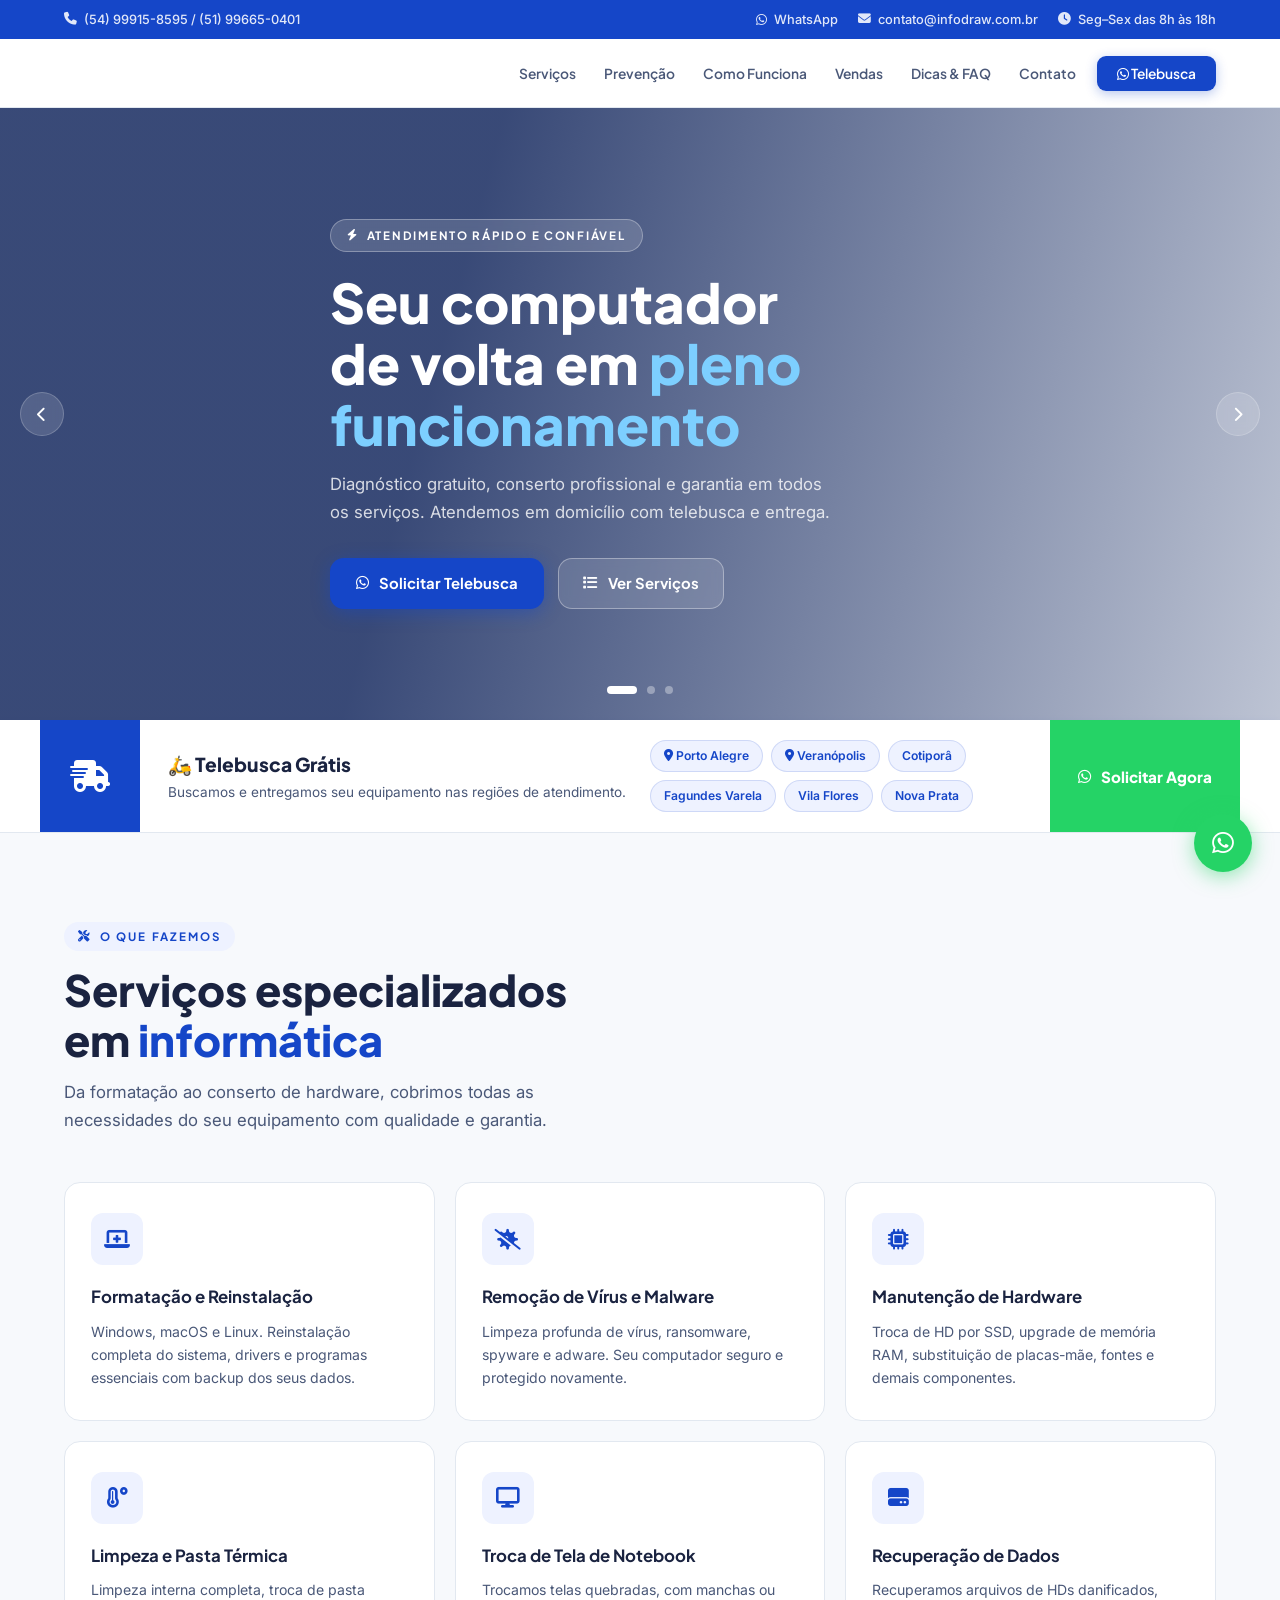
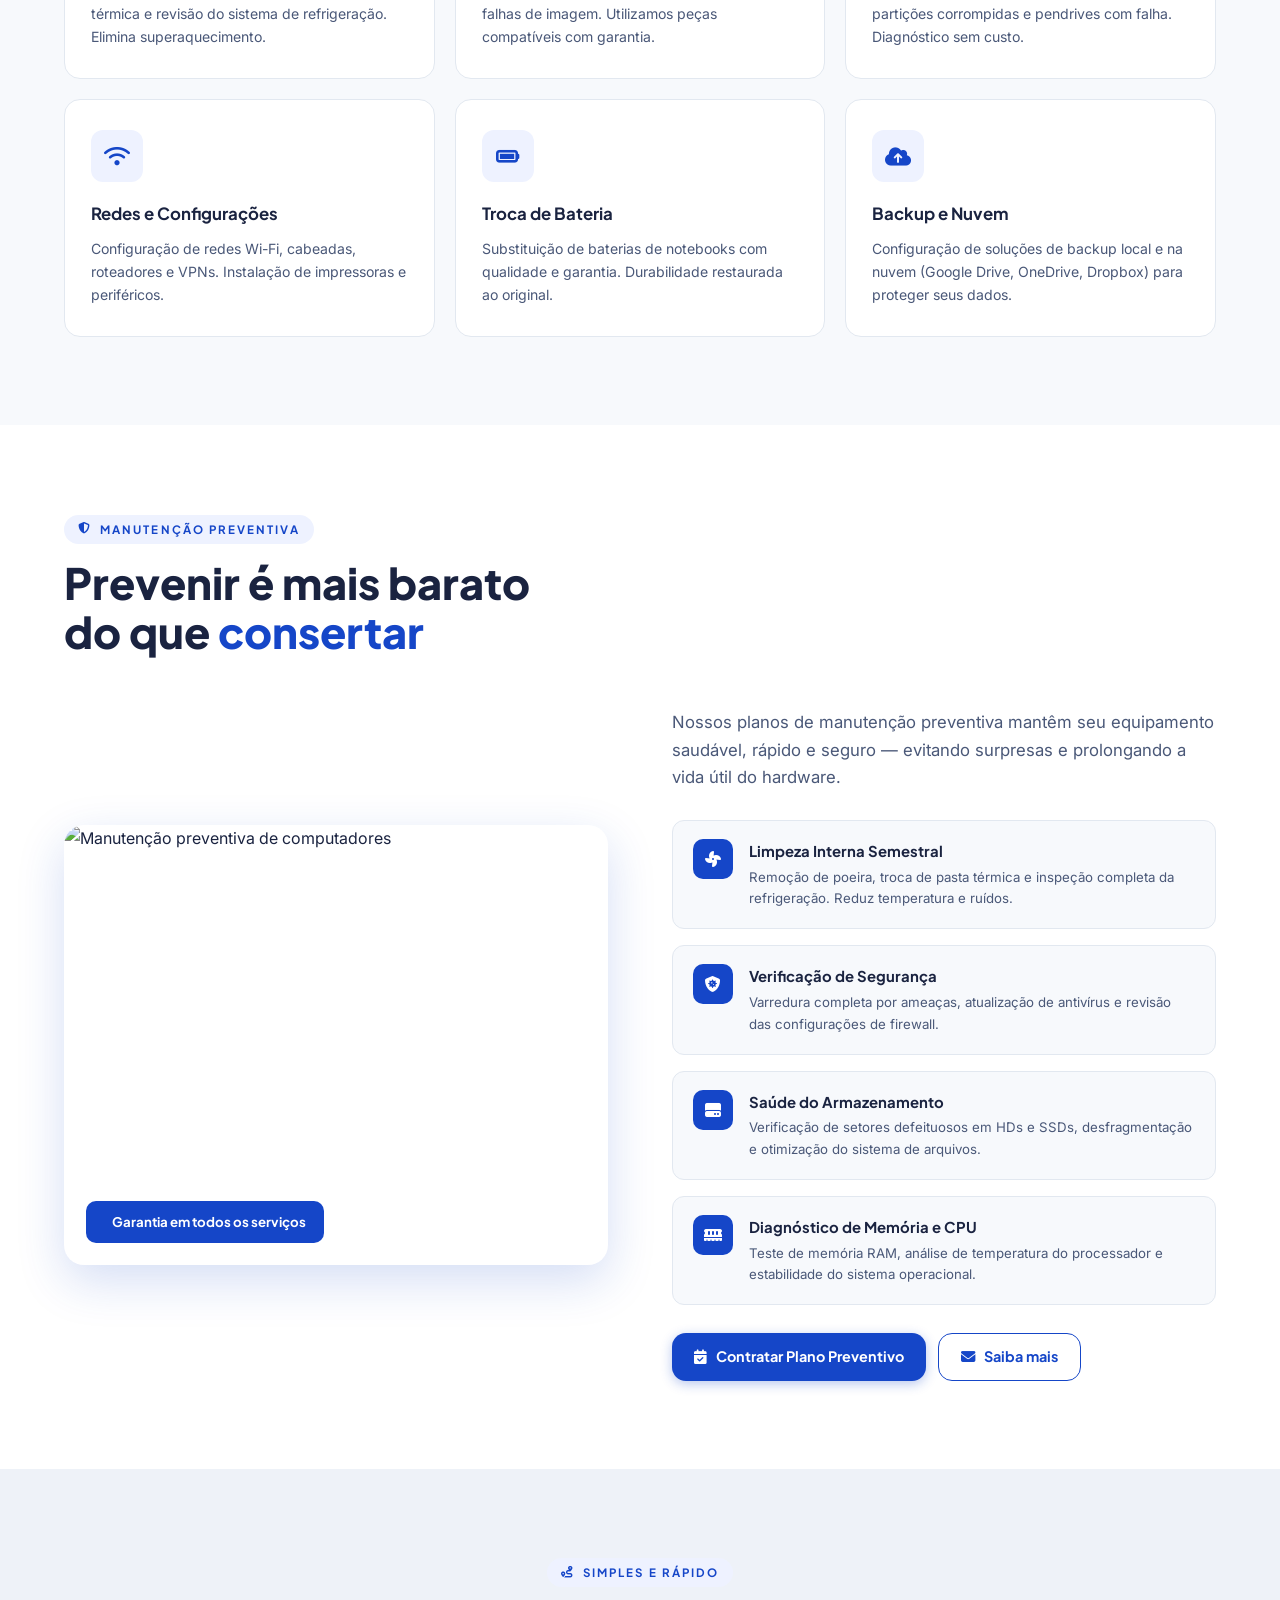
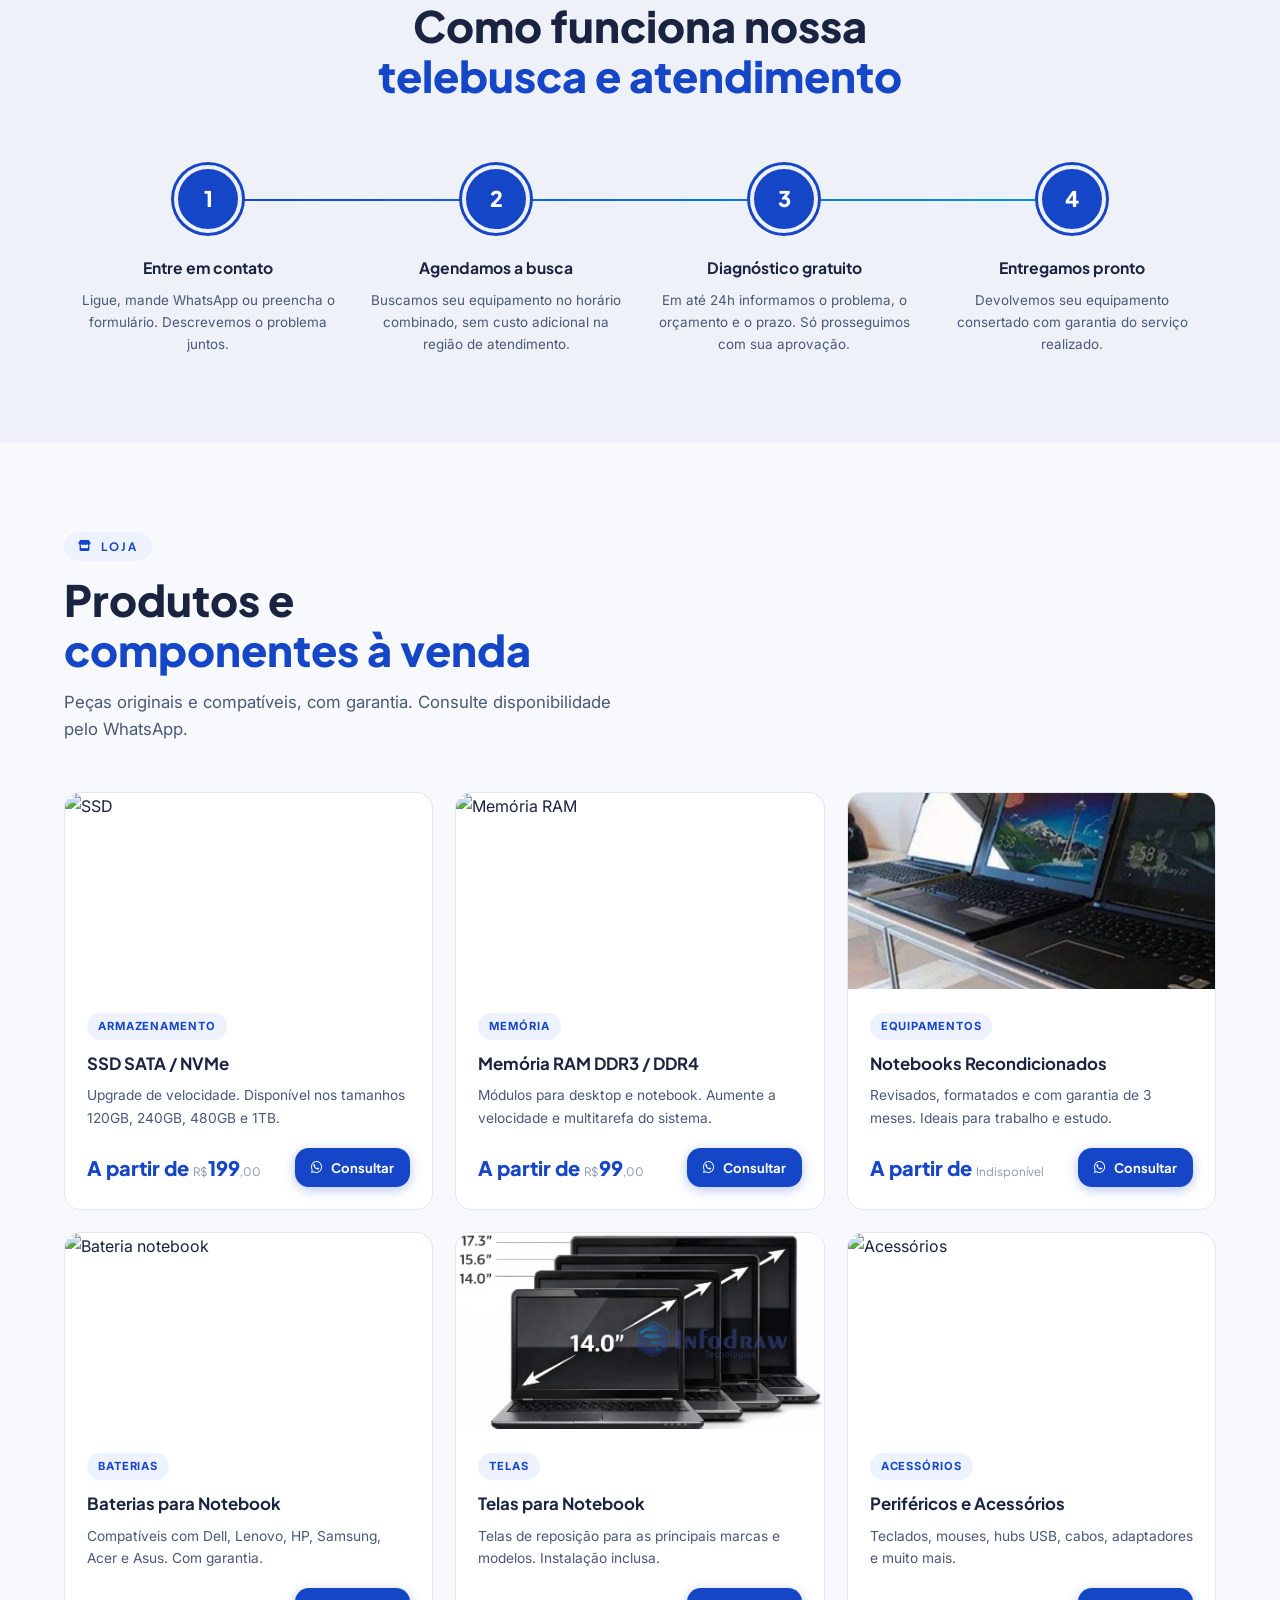
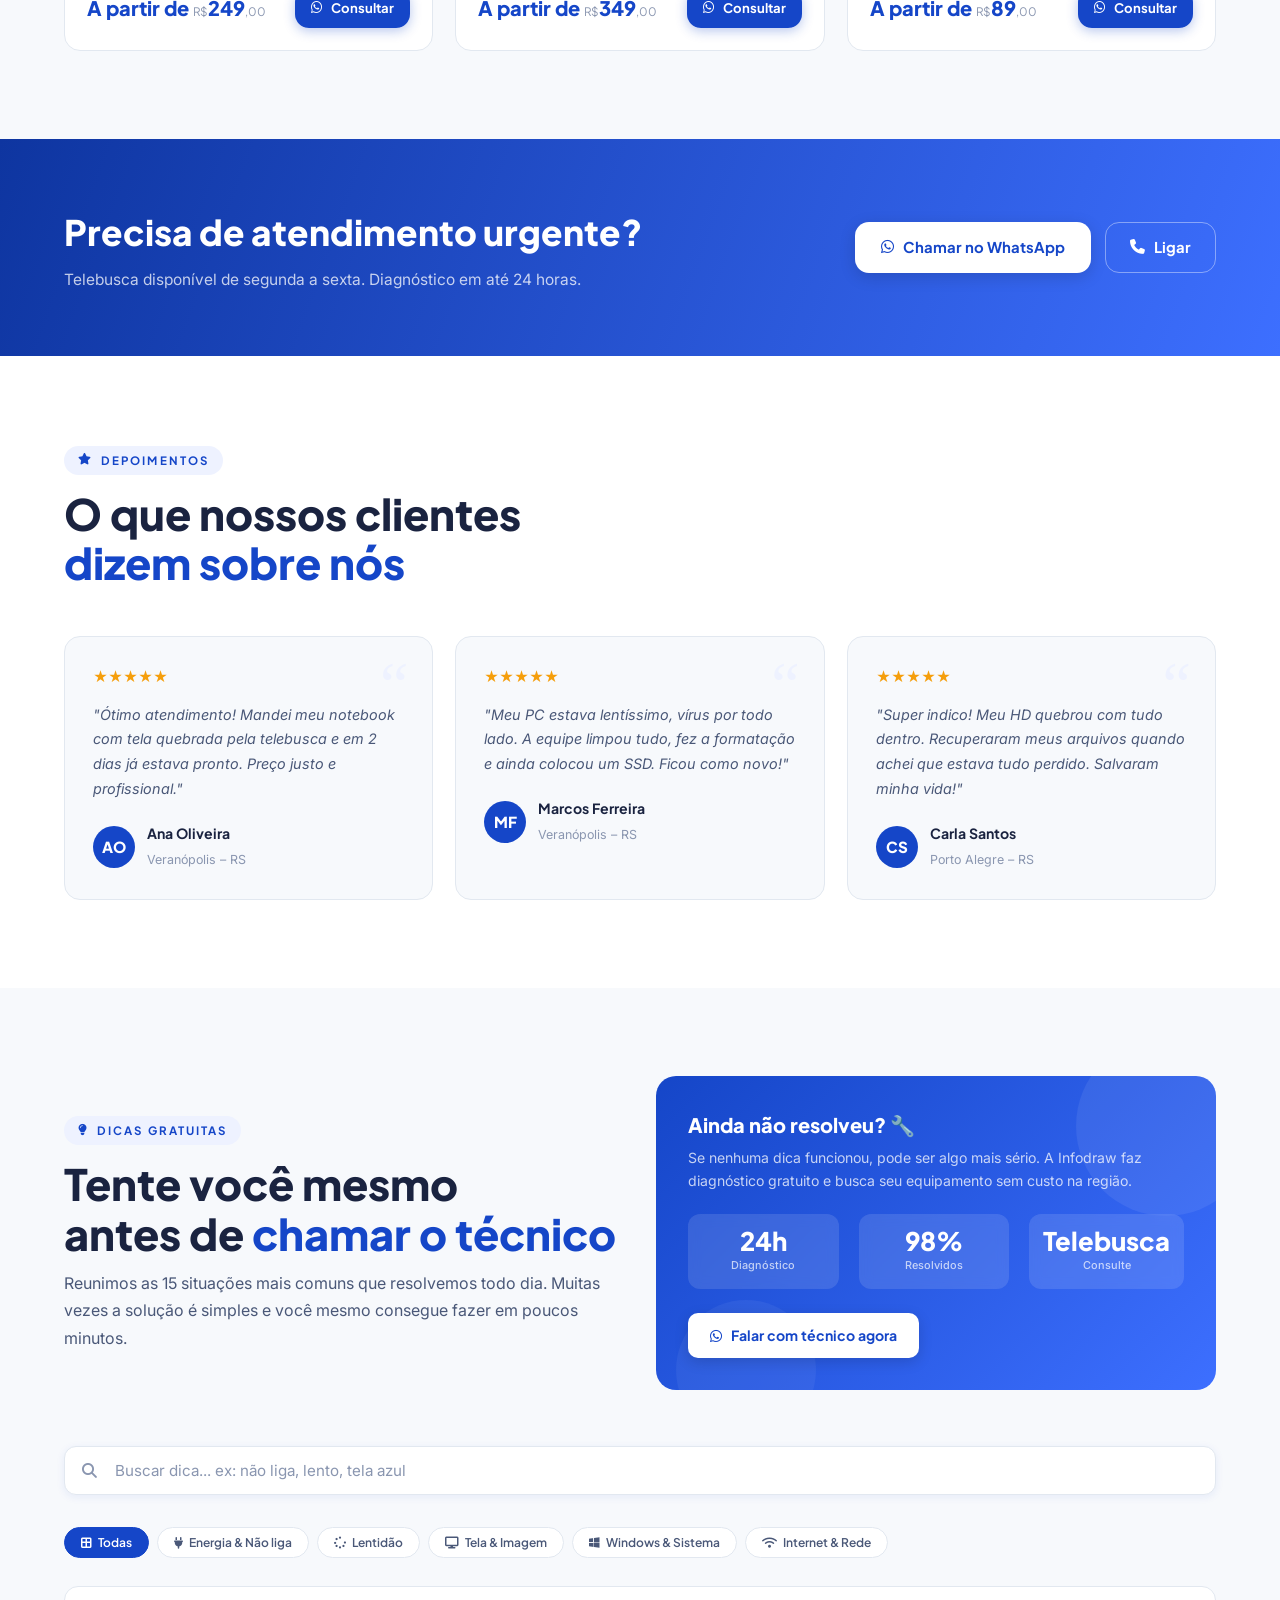
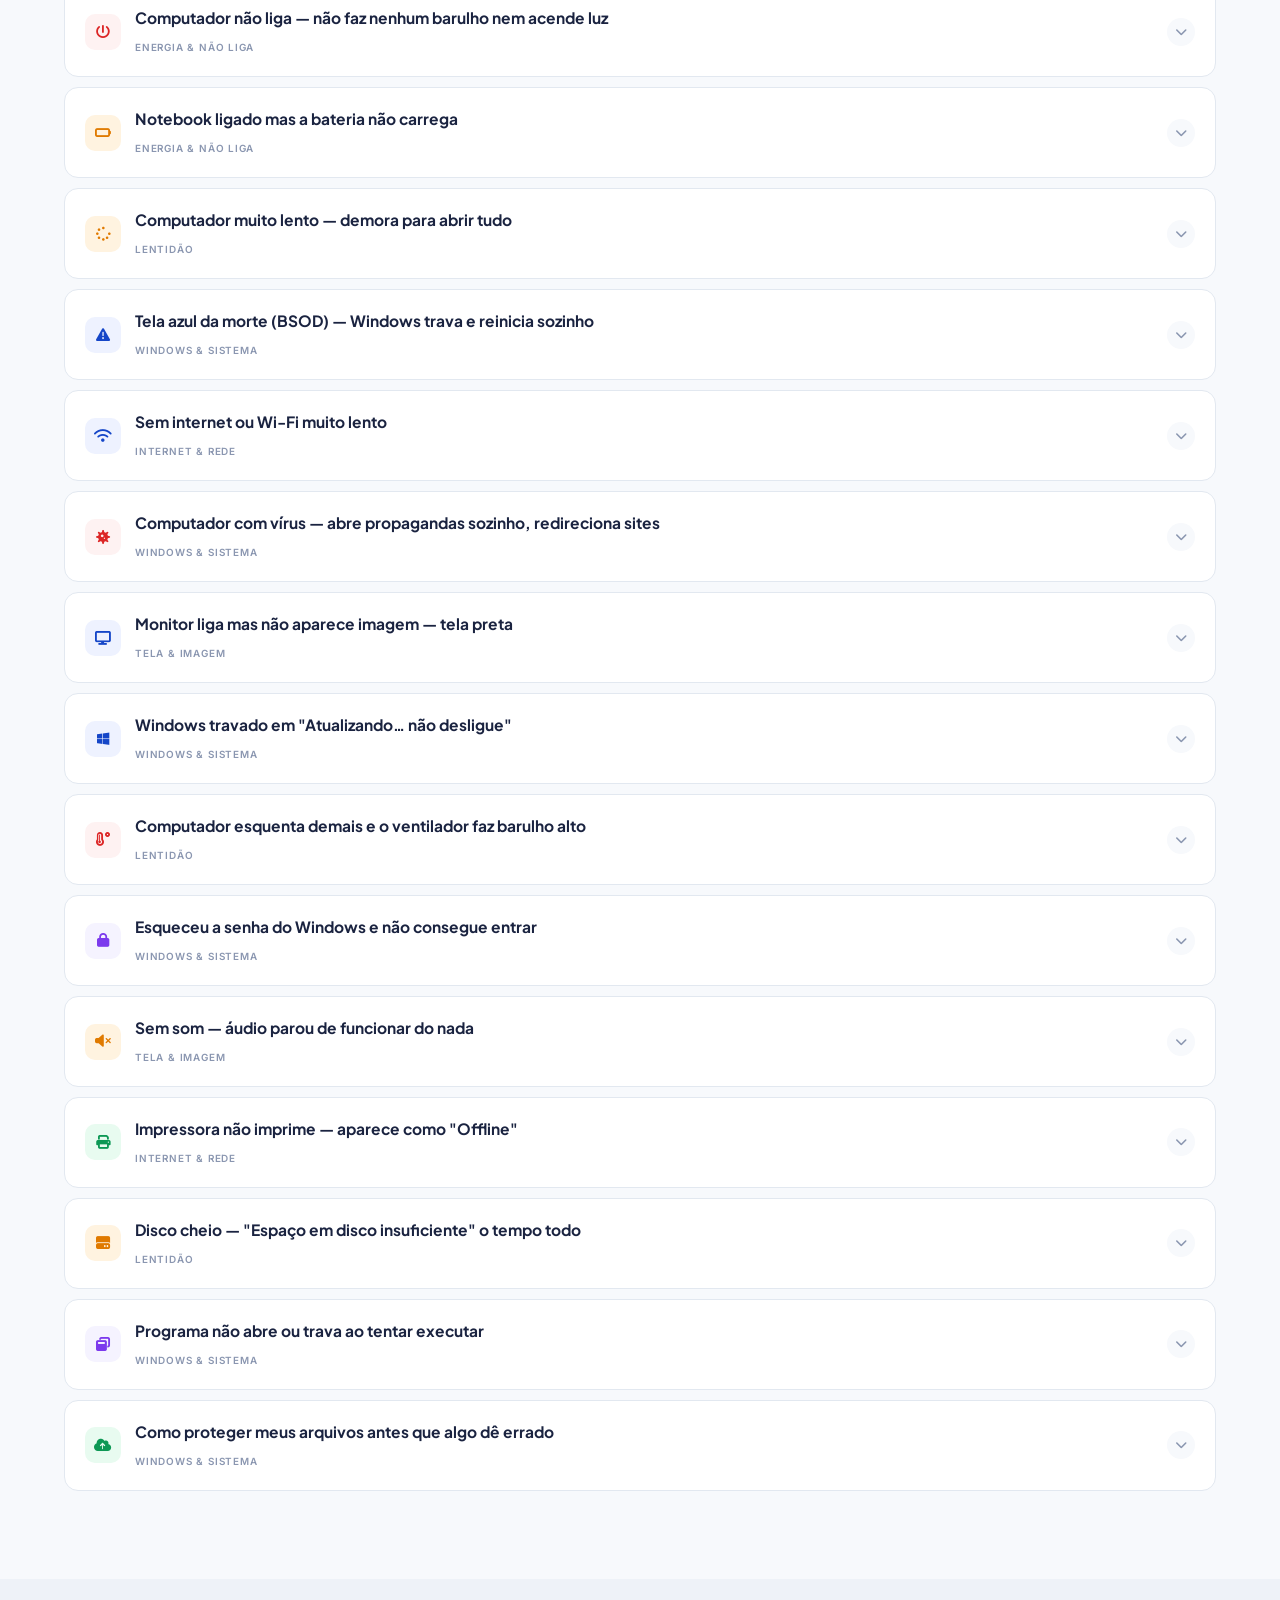
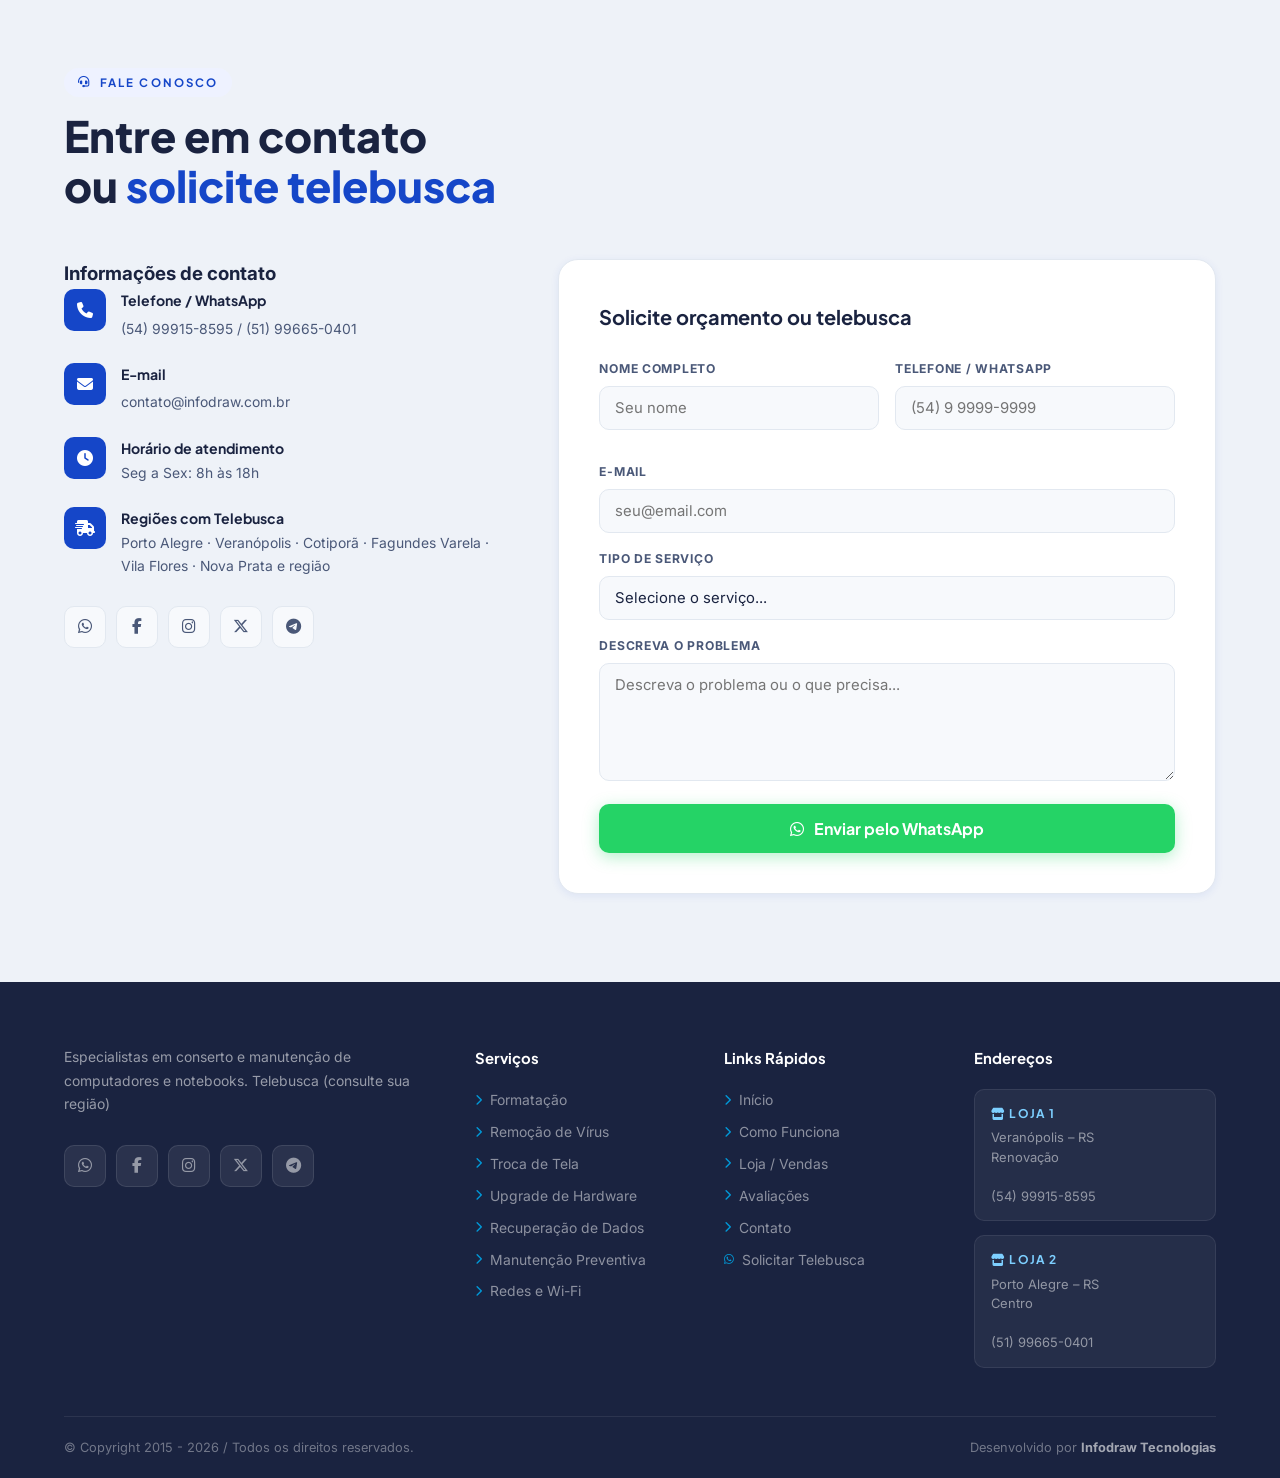
==== index.html @ 7dec8a32 "Update index.html" ====
<!DOCTYPE html>
<html lang="pt-BR">
   <head>
      <meta charset="UTF-8" />
      <meta name="viewport" content="width=device-width, initial-scale=1.0" />
      <title>Infodraw Tecnologias – Conserto e Manutenção de Computadores</title>
      <!-- SEO Meta Tags -->
      <meta name="description" content="Infodraw Tecnologias: especialistas em conserto e manutenção de computadores, notebooks e periféricos. Telebusca, atendimento domiciliar. Atendemos Porto Alegre, Veranópolis e região." />
      <meta name="keywords" content="conserto de notebook Veranópolis, conserto de computador Veranópolis, assistência técnica informática Veranópolis, formatação de computador Veranópolis, remoção de vírus computador, notebook lento, troca de tela notebook, upgrade SSD notebook, recuperação de dados HD, manutenção computador Serra Gaúcha, telebusca notebook, conserto notebook Nova Prata, conserto computador Cotiporã, conserto notebook Fagundes Varaela, assistência técnica informática Vila Flores, notebook não liga, computador lento formatação" />
      <meta name="author" content="Infodraw Tecnologias" />
      <meta name="robots" content="index, follow" />
      <meta name="geo.region" content="BR-RS" />
      <meta name="geo.placename" content="Veranópolis, Rio Grande do Sul" />
      <meta name="geo.position" content="-28.9378;-51.5569" />
      <meta name="ICBM" content="-28.9378, -51.5569" />
      <!-- Open Graph -->
      <meta property="og:title" content="Infodraw Tecnologias – Assistência Técnica em Informática">
      <meta property="og:description" content="Conserto e manutenção de computadores e notebooks com telebusca, consulte.">
      <meta property="og:image" content="https://www.infodraw.com.br/imagens/og-preview.jpg">
      <meta property="og:image:width" content="1200">
      <meta property="og:image:height" content="630">
      <meta property="og:url" content="https://www.infodraw.com.br/">
      <meta property="og:type" content="website">
      <meta property="og:site_name" content="Infodraw Tecnologias">
      <meta property="og:locale" content="pt_BR">
      <!-- Twitter Card -->
      <meta name="twitter:card" content="summary_large_image">
      <meta name="twitter:title" content="Infodraw Tecnologias – Assistência Técnica">
      <meta name="twitter:description" content="Especialistas em manutenção de computadores e notebooks.">
      <meta name="twitter:image" content="https://www.infodraw.com.br/imagens/og-preview.jpg">
      <!-- Canonical -->
      <link rel="canonical" href="https://www.infodraw.com.br/">
      <!-- Favicon -->
      <link rel="icon" type="image/x-icon" href="/imagens/favicon.ico">
      <link rel="icon" href="/favicon.png" type="image/png">
      <link rel="apple-touch-icon" href="/imagens/favicon.png">
      <!-- ═══════════════════════════════════════════════════
       SCHEMA MARKUP — LocalBusiness
       Diz ao Google exatamente quem você é, onde fica,
       o que faz, horário e avaliações.
       Isso aparece nos resultados enriquecidos (estrelas,
       horário, telefone direto no Google).
       ═══════════════════════════════════════════════════ -->
  <script type="application/ld+json">
  {
    "@context": "https://schema.org",
    "@type": "LocalBusiness",
    "@id": "https://www.infodraw.com.br",
    "name": "Infodraw Tecnologias",
    "alternateName": "Infodraw Assistência Técnica em Informática",
    "description": "Assistência técnica especializada em conserto e manutenção de computadores e notebooks em Veranópolis e região da Serra Gaúcha. Telebusca, formatação, remoção de vírus, troca de tela e upgrade de hardware.",
    "url": "https://www.infodraw.com.br",
    "telephone": "+55-54-99915-8595",
    "email": "contato@infodraw.com.br",
    "priceRange": "$$",
    "currenciesAccepted": "BRL",
    "paymentAccepted": "Dinheiro, PIX, Cartão de Crédito, Cartão de Débito",
    "image": "https://www.infodraw.com.br/imagens/og-preview.jpg",
    "logo": "https://www.infodraw.com.br/imagens/logo.webp",
    "address": {
      "@type": "PostalAddress",
      "streetAddress": "Veranópolis",
      "addressLocality": "Veranópolis",
      "addressRegion": "RS",
      "postalCode": "95330-000",
      "addressCountry": "BR"
    },
    "geo": {
      "@type": "GeoCoordinates",
      "latitude": -28.9378,
      "longitude": -51.5569
    },
    "areaServed": [
      { "@type": "City", "name": "Veranópolis" },
      { "@type": "City", "name": "Cotiporã" },
      { "@type": "City", "name": "Fagundes Varela" },
      { "@type": "City", "name": "Vila Flores" },
      { "@type": "City", "name": "Nova Prata" },
      { "@type": "City", "name": "Guaporé" },
      { "@type": "AdministrativeArea", "name": "Serra Gaúcha" }
    ],
    "openingHoursSpecification": [
      {
        "@type": "OpeningHoursSpecification",
        "dayOfWeek": ["Monday","Tuesday","Wednesday","Thursday","Friday"],
        "opens": "08:00",
        "closes": "18:00"
      },
      {
        "@type": "OpeningHoursSpecification",
        "dayOfWeek": "Saturday",
        "opens": "08:00",
        "closes": "12:00"
      }
    ],
    "hasOfferCatalog": {
      "@type": "OfferCatalog",
      "name": "Serviços de Assistência Técnica em Informática",
      "itemListElement": [
        {
          "@type": "Offer",
          "itemOffered": {
            "@type": "Service",
            "name": "Formatação e Reinstalação de Windows",
            "description": "Formatação completa com backup de dados e reinstalação de programas essenciais. Atendemos Veranópolis e região."
          }
        },
        {
          "@type": "Offer",
          "itemOffered": {
            "@type": "Service",
            "name": "Remoção de Vírus e Malware",
            "description": "Limpeza profunda de vírus, ransomware, spyware e adware em computadores e notebooks."
          }
        },
        {
          "@type": "Offer",
          "itemOffered": {
            "@type": "Service",
            "name": "Troca de Tela de Notebook",
            "description": "Substituição de telas quebradas ou com defeito para as principais marcas com garantia."
          }
        },
        {
          "@type": "Offer",
          "itemOffered": {
            "@type": "Service",
            "name": "Upgrade de HD para SSD",
            "description": "Substituição de HD lento por SSD — seu computador fica até 10x mais rápido."
          }
        },
        {
          "@type": "Offer",
          "itemOffered": {
            "@type": "Service",
            "name": "Limpeza Interna e Pasta Térmica",
            "description": "Limpeza interna e troca de pasta térmica para eliminar superaquecimento e ruídos."
          }
        },
        {
          "@type": "Offer",
          "itemOffered": {
            "@type": "Service",
            "name": "Recuperação de Dados",
            "description": "Recuperação de arquivos de HDs danificados, pendrives e SSDs com falha."
          }
        },
        {
          "@type": "Offer",
          "itemOffered": {
            "@type": "Service",
            "name": "Telebusca Gratuita",
            "description": "Buscamos e entregamos seu equipamento em Veranópolis, Cotiporã, Fagundes Varela, Vila Flores, Nova Prata e região."
          }
        }
      ]
    },
    "aggregateRating": {
      "@type": "AggregateRating",
      "ratingValue": "5",
      "reviewCount": "3",
      "bestRating": "5",
      "worstRating": "1"
    },
    "review": [
      {
        "@type": "Review",
        "author": { "@type": "Person", "name": "Ana Oliveira" },
        "reviewRating": { "@type": "Rating", "ratingValue": "5", "bestRating": "5" },
        "reviewBody": "Ótimo atendimento! Mandei meu notebook com tela quebrada pela telebusca e em 2 dias já estava pronto. Preço justo e profissional.",
        "datePublished": "2024-01-15"
      },
      {
        "@type": "Review",
        "author": { "@type": "Person", "name": "Marcos Ferreira" },
        "reviewRating": { "@type": "Rating", "ratingValue": "5", "bestRating": "5" },
        "reviewBody": "Meu PC estava lentíssimo, vírus por todo lado. A equipe limpou tudo, fez a formatação e ainda colocou um SSD. Ficou como novo!",
        "datePublished": "2024-02-20"
      },
      {
        "@type": "Review",
        "author": { "@type": "Person", "name": "Carla Santos" },
        "reviewRating": { "@type": "Rating", "ratingValue": "5", "bestRating": "5" },
        "reviewBody": "Super indico! Meu HD quebrou com tudo dentro. Recuperaram meus arquivos quando achei que estava tudo perdido. Salvaram minha vida!",
        "datePublished": "2024-03-10"
      }
    ],
    "sameAs": [
      "https://wa.me/5554999158595"
    ]
  }
  </script>
      <!-- Fonts -->
      <link rel="preconnect" href="https://fonts.googleapis.com" />
      <link rel="preconnect" href="https://fonts.gstatic.com" crossorigin />
      <link href="https://fonts.googleapis.com/css2?family=Plus+Jakarta+Sans:wght@400;500;600;700;800&family=Inter:wght@300;400;500&display=swap" rel="stylesheet" />
      <!-- Icons -->
      <link rel="stylesheet" href="https://cdnjs.cloudflare.com/ajax/libs/font-awesome/6.5.0/css/all.min.css" />
      <link rel="stylesheet" href="style.css">
      <!-- Google tag (gtag.js) -->
      <script async src="https://www.googletagmanager.com/gtag/js?id=G-73V6V3Z3SH"></script>
      <script>
         window.dataLayer = window.dataLayer || [];
         function gtag(){dataLayer.push(arguments);}
         
         gtag('js', new Date());
         gtag('config', 'G-73V6V3Z3SH');
         
         
         // RASTREAR CLIQUES NO WHATSAPP
         document.addEventListener("click", function(e){
           var link = e.target.closest("a");
           if(link && link.href.includes("wa.me")){
             gtag('event','click_whatsapp',{
               event_category:'contato',
               event_label:link.href
             });
           }
         });
         
         
         // RASTREAR CLIQUES EM TELEFONE
         document.addEventListener("click", function(e){
           var link = e.target.closest("a");
           if(link && link.href.startsWith("tel:")){
             gtag('event','click_telefone',{
               event_category:'contato',
               event_label:link.href
             });
           }
         });
         
         
         // RASTREAR ENVIO DE FORMULÁRIO
         document.addEventListener("submit", function(e){
           gtag('event','formulario_enviado',{
             event_category:'contato'
           });
         });
         
      </script>
   </head>
   <body>
      <!-- ===== TOPBAR ===== -->
      <div class="topbar">
         <div class="container">
            <a href="tel:+5554999158595"><i class="fa-solid fa-phone"></i> (54) 99915-8595 / (51) 99665-0401</a>
            <div class="topbar-right">
               <a href="https://wa.me/5554999158595" target="_blank" rel="noopener"><i class="fa-brands fa-whatsapp"></i> WhatsApp</a>
               <a href="mailto:contato@infodraw.com.br"><i class="fa-solid fa-envelope"></i> contato@infodraw.com.br</a>
               <a href="#"><i class="fa-solid fa-clock"></i> Seg–Sex das 8h às 18h</a>
            </div>
         </div>
      </div>
      <!-- ===== NAVBAR ===== -->
      <nav class="navbar" id="navbar">
         <div class="container nav-inner">
            <a href="#" class="nav-logo">
            <img src="https://www.infodraw.com.br/imagens/logo.webp"
               alt="Infodraw Tecnologias"
               onerror="this.style.display='none'" />
            </a>
            <ul class="nav-links">
               <li><a href="#servicos">Serviços</a></li>
               <li><a href="#prevencao">Prevenção</a></li>
               <li><a href="#como-funciona">Como Funciona</a></li>
               <li><a href="#vendas">Vendas</a></li>
               <li><a href="#faq">Dicas & FAQ</a></li>
               <li><a href="#contato">Contato</a></li>
               <li><a href="https://wa.me/5554999158595" target="_blank" rel="noopener" class="nav-cta"><i class="fa-brands fa-whatsapp"></i> Telebusca</a></li>
            </ul>
            <button class="hamburger" id="hamburger" aria-label="Menu">
            <span></span><span></span><span></span>
            </button>
         </div>
      </nav>
      <!-- ── Overlay escuro (vai logo antes do </body>) ── -->
      <div class="menu-overlay" id="menuOverlay"></div>
      <!-- ── Painel do menu mobile (vai logo antes do </body>) ── -->
      <div class="mobile-menu" id="mobileMenu" role="dialog" aria-modal="true" aria-label="Menu de navegação">
         <!-- Cabeçalho: logo + botão fechar -->
         <div class="mobile-menu-header">
            <div class="mobile-menu-logo">
               <img src="https://www.infodraw.com.br/imagens/logo.webp"
                  alt="Infodraw Tecnologias"
                  onerror="this.style.display='none'" />
            </div>
            <button class="mobile-menu-close" id="menuClose" aria-label="Fechar menu">
            <i class="fa-solid fa-xmark"></i>
            </button>
         </div>
         <!-- Links de navegação -->
         <div class="mobile-menu-links">
            <a href="#servicos"      class="mob-link"><i class="fa-solid fa-screwdriver-wrench"></i> Serviços</a>
            <a href="#prevencao"     class="mob-link"><i class="fa-solid fa-shield-halved"></i> Prevenção</a>
            <a href="#como-funciona" class="mob-link"><i class="fa-solid fa-route"></i> Como Funciona</a>
            <a href="#vendas"        class="mob-link"><i class="fa-solid fa-store"></i> Vendas</a>
            <a href="#faq"           class="mob-link"><i class="fa-solid fa-lightbulb"></i> Dicas &amp; FAQ</a>
            <a href="#depoimentos"   class="mob-link"><i class="fa-solid fa-star"></i> Avaliações</a>
            <a href="#contato"       class="mob-link"><i class="fa-solid fa-headset"></i> Contato</a>
         </div>
         <!-- Divisor -->
         <div class="mobile-menu-divider"></div>
         <!-- Botão CTA verde -->
         <a href="https://wa.me/5554999158595?text=Olá!%20Vim%20do%20site%20e%20preciso%20de%20ajuda."
            target="_blank" rel="noopener"
            class="mobile-menu-cta mob-link">
         <i class="fa-brands fa-whatsapp"></i> WhatsApp / Telebusca
         </a>
      </div>
      <!-- ===== HERO SLIDER ===== -->
      <section class="slider" id="home" aria-label="Banner principal">
         <div class="slide active" id="slide-0">
            <div class="slide-bg" style="background-image:url('https://images.unsplash.com/photo-1518770660439-4636190af475?w=1400&q=80')"></div>
            <div class="slide-overlay"></div>
            <div class="container">
               <div class="slide-content">
                  <div class="slide-badge"><i class="fa-solid fa-bolt"></i> Atendimento rápido e confiável</div>
                  <h1 class="slide-title">Seu computador<br>de volta em <em>pleno funcionamento</em></h1>
                  <p class="slide-desc">Diagnóstico gratuito, conserto profissional e garantia em todos os serviços. Atendemos em domicílio com telebusca e entrega.</p>
                  <div class="slide-btns">
                     <a href="https://wa.me/5554999158595?text=Olá!%20Preciso%20de%20telebusca." target="_blank" class="btn-primary"><i class="fa-brands fa-whatsapp"></i> Solicitar Telebusca</a>
                     <a href="#servicos" class="btn-ghost"><i class="fa-solid fa-list"></i> Ver Serviços</a>
                  </div>
               </div>
            </div>
         </div>
         <div class="slide" id="slide-1">
            <div class="slide-bg" style="background-image:url('https://images.unsplash.com/photo-1587202372775-e229f172b9d7?w=1400&q=80')"></div>
            <div class="slide-overlay"></div>
            <div class="container">
               <div class="slide-content">
                  <div class="slide-badge"><i class="fa-solid fa-shield-halved"></i> Proteção e Manutenção Preventiva</div>
                  <h1 class="slide-title">Previna problemas<br>antes que <em>aconteçam</em></h1>
                  <p class="slide-desc">Manutenção preventiva, limpeza interna, troca de pasta térmica e backup de dados. Aumente a vida útil do seu equipamento.</p>
                  <div class="slide-btns">
                     <a href="#prevencao" class="btn-primary"><i class="fa-solid fa-shield-halved"></i> Planos Preventivos</a>
                     <a href="tel:+5554999158595" class="btn-ghost"><i class="fa-solid fa-phone"></i> Ligar Agora</a>
                  </div>
               </div>
            </div>
         </div>
         <div class="slide" id="slide-2">
            <div class="slide-bg" style="background-image:url('https://images.unsplash.com/photo-1601524909162-ae8725290836?w=1400&q=80')"></div>
            <div class="slide-overlay"></div>
            <div class="container">
               <div class="slide-content">
                  <div class="slide-badge"><i class="fa-solid fa-truck"></i> Telebusca grátis na região</div>
                  <h1 class="slide-title">Buscamos e<br>entregamos <em>no seu endereço</em></h1>
                  <p class="slide-desc">Atendemos Porto Alegre, Veranópolis, Cotiporâ, Fagundes Varela, Vila Flores e Nova Prata. Você não precisa sair de casa.</p>
                  <div class="slide-btns">
                     <a href="https://wa.me/5554999158595?text=Quero%20agendar%20a%20coleta!" target="_blank" class="btn-primary"><i class="fa-solid fa-calendar-check"></i> Agendar Coleta</a>
                     <a href="#contato" class="btn-ghost"><i class="fa-solid fa-map-location-dot"></i> Regiões Atendidas</a>
                  </div>
               </div>
            </div>
         </div>
         <button class="slider-arrow prev" id="sliderPrev" aria-label="Anterior"><i class="fa-solid fa-chevron-left"></i></button>
         <button class="slider-arrow next" id="sliderNext" aria-label="Próximo"><i class="fa-solid fa-chevron-right"></i></button>
         <div class="slider-dots" id="sliderDots">
            <button class="slider-dot active" data-idx="0" aria-label="Slide 1"></button>
            <button class="slider-dot" data-idx="1" aria-label="Slide 2"></button>
            <button class="slider-dot" data-idx="2" aria-label="Slide 3"></button>
         </div>
      </section>
      <!-- ===== TELEBUSCA STRIP ===== -->
      <div class="telebusca-strip">
         <div class="container" style="padding:0">
            <div class="telebusca-inner">
               <div class="tb-icon-box">
                  <i class="fa-solid fa-truck-fast"></i>
               </div>
               <div class="tb-content">
                  <div class="tb-text">
                     <h3>🛵 Telebusca Grátis</h3>
                     <p>Buscamos e entregamos seu equipamento nas regiões de atendimento.</p>
                  </div>
                  <div class="tb-regions">
                     <span class="region-tag"><i class="fa-solid fa-location-dot"></i> Porto Alegre</span>
                     <span class="region-tag"><i class="fa-solid fa-location-dot"></i> Veranópolis</span>
                     <span class="region-tag">Cotiporâ</span>
                     <span class="region-tag">Fagundes Varela</span>
                     <span class="region-tag">Vila Flores</span>
                     <span class="region-tag">Nova Prata</span>
                  </div>
               </div>
               <a href="https://wa.me/5554999158595?text=Quero%20solicitar%20telebusca!" target="_blank" rel="noopener" class="tb-cta">
               <i class="fa-brands fa-whatsapp"></i> Solicitar Agora
               </a>
            </div>
         </div>
      </div>
      <!-- ===== STATS ===== -->
      <!-- ===== SERVICES ===== -->
      <section id="servicos">
         <div class="container">
            <div class="fade-in">
               <div class="section-label"><i class="fa-solid fa-screwdriver-wrench"></i> O que fazemos</div>
            </div>
            <h2 class="section-title fade-in">Serviços especializados<br>em <span>informática</span></h2>
            <p class="section-sub fade-in">Da formatação ao conserto de hardware, cobrimos todas as necessidades do seu equipamento com qualidade e garantia.</p>
            <div class="services-grid">
               <div class="service-card fade-in">
                  <div class="service-icon"><i class="fa-solid fa-laptop-medical"></i></div>
                  <h3>Formatação e Reinstalação</h3>
                  <p>Windows, macOS e Linux. Reinstalação completa do sistema, drivers e programas essenciais com backup dos seus dados.</p>
               </div>
               <div class="service-card fade-in">
                  <div class="service-icon"><i class="fa-solid fa-virus-slash"></i></div>
                  <h3>Remoção de Vírus e Malware</h3>
                  <p>Limpeza profunda de vírus, ransomware, spyware e adware. Seu computador seguro e protegido novamente.</p>
               </div>
               <div class="service-card fade-in">
                  <div class="service-icon"><i class="fa-solid fa-microchip"></i></div>
                  <h3>Manutenção de Hardware</h3>
                  <p>Troca de HD por SSD, upgrade de memória RAM, substituição de placas-mãe, fontes e demais componentes.</p>
               </div>
               <div class="service-card fade-in">
                  <div class="service-icon"><i class="fa-solid fa-temperature-high"></i></div>
                  <h3>Limpeza e Pasta Térmica</h3>
                  <p>Limpeza interna completa, troca de pasta térmica e revisão do sistema de refrigeração. Elimina superaquecimento.</p>
               </div>
               <div class="service-card fade-in">
                  <div class="service-icon"><i class="fa-solid fa-display"></i></div>
                  <h3>Troca de Tela de Notebook</h3>
                  <p>Trocamos telas quebradas, com manchas ou falhas de imagem. Utilizamos peças compatíveis com garantia.</p>
               </div>
               <div class="service-card fade-in">
                  <div class="service-icon"><i class="fa-solid fa-hard-drive"></i></div>
                  <h3>Recuperação de Dados</h3>
                  <p>Recuperamos arquivos de HDs danificados, partições corrompidas e pendrives com falha. Diagnóstico sem custo.</p>
               </div>
               <div class="service-card fade-in">
                  <div class="service-icon"><i class="fa-solid fa-wifi"></i></div>
                  <h3>Redes e Configurações</h3>
                  <p>Configuração de redes Wi-Fi, cabeadas, roteadores e VPNs. Instalação de impressoras e periféricos.</p>
               </div>
               <div class="service-card fade-in">
                  <div class="service-icon"><i class="fa-solid fa-battery-full"></i></div>
                  <h3>Troca de Bateria</h3>
                  <p>Substituição de baterias de notebooks com qualidade e garantia. Durabilidade restaurada ao original.</p>
               </div>
               <div class="service-card fade-in">
                  <div class="service-icon"><i class="fa-solid fa-cloud-arrow-up"></i></div>
                  <h3>Backup e Nuvem</h3>
                  <p>Configuração de soluções de backup local e na nuvem (Google Drive, OneDrive, Dropbox) para proteger seus dados.</p>
               </div>
            </div>
         </div>
      </section>
      <!-- ===== PREVENTION ===== -->
      <section id="prevencao">
         <div class="container">
            <div class="fade-in">
               <div class="section-label"><i class="fa-solid fa-shield-halved"></i> Manutenção Preventiva</div>
            </div>
            <h2 class="section-title fade-in">Prevenir é mais barato<br>do que <span>consertar</span></h2>
            <div class="prevention-grid">
               <div class="prevention-img fade-in">
                  <img src="https://images.unsplash.com/photo-1591799264318-7e6ef8ddb7ea?w=800&q=80" alt="Manutenção preventiva de computadores" loading="lazy" />
                  <div class="prevention-img-badge"><i class="fa-solid fa-shield-check"></i> Garantia em todos os serviços</div>
               </div>
               <div class="fade-in">
                  <p class="section-sub" style="max-width:100%;margin-bottom:0">Nossos planos de manutenção preventiva mantêm seu equipamento saudável, rápido e seguro — evitando surpresas e prolongando a vida útil do hardware.</p>
                  <div class="prevention-list">
                     <div class="prev-item">
                        <div class="prev-item-icon"><i class="fa-solid fa-fan"></i></div>
                        <div>
                           <h4>Limpeza Interna Semestral</h4>
                           <p>Remoção de poeira, troca de pasta térmica e inspeção completa da refrigeração. Reduz temperatura e ruídos.</p>
                        </div>
                     </div>
                     <div class="prev-item">
                        <div class="prev-item-icon"><i class="fa-solid fa-shield-virus"></i></div>
                        <div>
                           <h4>Verificação de Segurança</h4>
                           <p>Varredura completa por ameaças, atualização de antivírus e revisão das configurações de firewall.</p>
                        </div>
                     </div>
                     <div class="prev-item">
                        <div class="prev-item-icon"><i class="fa-solid fa-hard-drive"></i></div>
                        <div>
                           <h4>Saúde do Armazenamento</h4>
                           <p>Verificação de setores defeituosos em HDs e SSDs, desfragmentação e otimização do sistema de arquivos.</p>
                        </div>
                     </div>
                     <div class="prev-item">
                        <div class="prev-item-icon"><i class="fa-solid fa-memory"></i></div>
                        <div>
                           <h4>Diagnóstico de Memória e CPU</h4>
                           <p>Teste de memória RAM, análise de temperatura do processador e estabilidade do sistema operacional.</p>
                        </div>
                     </div>
                  </div>
                  <div style="margin-top:28px;display:flex;gap:12px;flex-wrap:wrap">
                     <a href="https://wa.me/5554999158595?text=Quero%20contratar%20manutenção%20preventiva!" target="_blank" class="btn-blue"><i class="fa-solid fa-calendar-check"></i> Contratar Plano Preventivo</a>
                     <a href="#contato" class="btn-outline"><i class="fa-solid fa-envelope"></i> Saiba mais</a>
                  </div>
               </div>
            </div>
         </div>
      </section>
      <!-- ===== HOW IT WORKS ===== -->
      <section id="como-funciona">
         <div class="container">
            <div style="text-align:center">
               <div class="fade-in">
                  <div class="section-label" style="display:inline-flex"><i class="fa-solid fa-route"></i> Simples e rápido</div>
               </div>
               <h2 class="section-title fade-in" style="text-align:center">Como funciona nossa<br><span>telebusca e atendimento</span></h2>
            </div>
            <div class="steps-grid" style="margin-top:64px">
               <div class="step-item fade-in">
                  <div class="step-num">1</div>
                  <h4>Entre em contato</h4>
                  <p>Ligue, mande WhatsApp ou preencha o formulário. Descrevemos o problema juntos.</p>
               </div>
               <div class="step-item fade-in">
                  <div class="step-num">2</div>
                  <h4>Agendamos a busca</h4>
                  <p>Buscamos seu equipamento no horário combinado, sem custo adicional na região de atendimento.</p>
               </div>
               <div class="step-item fade-in">
                  <div class="step-num">3</div>
                  <h4>Diagnóstico gratuito</h4>
                  <p>Em até 24h informamos o problema, o orçamento e o prazo. Só prosseguimos com sua aprovação.</p>
               </div>
               <div class="step-item fade-in">
                  <div class="step-num">4</div>
                  <h4>Entregamos pronto</h4>
                  <p>Devolvemos seu equipamento consertado com garantia do serviço realizado.</p>
               </div>
            </div>
         </div>
      </section>
      <!-- ===== SALES ===== -->
      <section id="vendas">
         <div class="container">
            <div class="fade-in">
               <div class="section-label"><i class="fa-solid fa-store"></i> Loja</div>
            </div>
            <h2 class="section-title fade-in">Produtos e<br><span>componentes à venda</span></h2>
            <p class="section-sub fade-in">Peças originais e compatíveis, com garantia. Consulte disponibilidade pelo WhatsApp.</p>
            <div class="products-grid">
               <div class="product-card fade-in">
                  <img class="product-img" src="https://images.unsplash.com/photo-1721333091278-8b73e1f7392f?q=80" alt="SSD" loading="lazy" />
                  <div class="product-body">
                     <span class="product-badge">Armazenamento</span>
                     <h3>SSD SATA / NVMe</h3>
                     <p>Upgrade de velocidade. Disponível nos tamanhos 120GB, 240GB, 480GB e 1TB.</p>
                     <div class="product-cta">
                        <div class="product-price">A partir de <span>R$</span>199<span>,00</span></div>
                        <a href="https://wa.me/5554999158595?text=Quero%20informações%20sobre%20SSDs!" target="_blank" class="btn-blue" style="padding:9px 16px;font-size:.82rem"><i class="fa-brands fa-whatsapp"></i> Consultar</a>
                     </div>
                  </div>
               </div>
               <div class="product-card fade-in">
                  <img class="product-img" src="https://images.unsplash.com/photo-1541029071515-84cc54f84dc5?q=80" alt="Memória RAM" loading="lazy" />
                  <div class="product-body">
                     <span class="product-badge">Memória</span>
                     <h3>Memória RAM DDR3 / DDR4</h3>
                     <p>Módulos para desktop e notebook. Aumente a velocidade e multitarefa do sistema.</p>
                     <div class="product-cta">
                        <div class="product-price">A partir de <span>R$</span>99<span>,00</span></div>
                        <a href="https://wa.me/5554999158595?text=Quero%20informações%20sobre%20RAM!" target="_blank" class="btn-blue" style="padding:9px 16px;font-size:.82rem"><i class="fa-brands fa-whatsapp"></i> Consultar</a>
                     </div>
                  </div>
               </div>
               <div class="product-card fade-in">
                  <img class="product-img" src="imagens/usados_infodraw.webp" alt="Notebook recondicionado" loading="lazy" />
                  <div class="product-body">
                     <span class="product-badge">Equipamentos</span>
                     <h3>Notebooks Recondicionados</h3>
                     <p>Revisados, formatados e com garantia de 3 meses. Ideais para trabalho e estudo.</p>
                     <div class="product-cta">
                        <div class="product-price">A partir de <span> </span><span> Indisponível</span></div>
                        <a href="https://wa.me/5554999158595?text=Quero%20ver%20notebooks!" target="_blank" class="btn-blue" style="padding:9px 16px;font-size:.82rem"><i class="fa-brands fa-whatsapp"></i> Consultar</a>
                     </div>
                  </div>
               </div>
               <div class="product-card fade-in">
                  <img class="product-img" src="https://images.unsplash.com/photo-1769085794153-54fd3d57efaf?q=80" alt="Bateria notebook" loading="lazy" />
                  <div class="product-body">
                     <span class="product-badge">Baterias</span>
                     <h3>Baterias para Notebook</h3>
                     <p>Compatíveis com Dell, Lenovo, HP, Samsung, Acer e Asus. Com garantia.</p>
                     <div class="product-cta">
                        <div class="product-price">A partir de <span>R$</span>249<span>,00</span></div>
                        <a href="https://wa.me/5554999158595?text=Quero%20informações%20sobre%20baterias!" target="_blank" class="btn-blue" style="padding:9px 16px;font-size:.82rem"><i class="fa-brands fa-whatsapp"></i> Consultar</a>
                     </div>
                  </div>
               </div>
               <div class="product-card fade-in">
                  <img class="product-img" src="imagens/telas_infodraw.png" alt="Tela notebook" loading="lazy" />
                  <div class="product-body">
                     <span class="product-badge">Telas</span>
                     <h3>Telas para Notebook</h3>
                     <p>Telas de reposição para as principais marcas e modelos. Instalação inclusa.</p>
                     <div class="product-cta">
                        <div class="product-price">A partir de <span>R$</span>349<span>,00</span></div>
                        <a href="https://wa.me/5554999158595?text=Preciso%20de%20uma%20tela%20para%20notebook!" target="_blank" class="btn-blue" style="padding:9px 16px;font-size:.82rem"><i class="fa-brands fa-whatsapp"></i> Consultar</a>
                     </div>
                  </div>
               </div>
               <div class="product-card fade-in">
                  <img class="product-img" src="https://images.unsplash.com/photo-1577375729078-820d5283031c?q=80" alt="Acessórios" loading="lazy" />
                  <div class="product-body">
                     <span class="product-badge">Acessórios</span>
                     <h3>Periféricos e Acessórios</h3>
                     <p>Teclados, mouses, hubs USB, cabos, adaptadores e muito mais.</p>
                     <div class="product-cta">
                        <div class="product-price">A partir de <span>R$</span>89<span>,00</span></div>
                        <a href="https://wa.me/5554999158595?text=Quero%20ver%20acessórios!" target="_blank" class="btn-blue" style="padding:9px 16px;font-size:.82rem"><i class="fa-brands fa-whatsapp"></i> Consultar</a>
                     </div>
                  </div>
               </div>
            </div>
         </div>
      </section>
      <!-- ===== CTA BAND ===== -->
      <div class="cta-band">
         <div class="container">
            <div class="cta-band-inner fade-in">
               <div>
                  <h2>Precisa de atendimento urgente?</h2>
                  <p>Telebusca disponível de segunda a sexta. Diagnóstico em até 24 horas.</p>
               </div>
               <div class="cta-band-btns">
                  <a href="https://wa.me/5554999158595?text=Preciso%20de%20atendimento%20urgente!" target="_blank" class="btn-white"><i class="fa-brands fa-whatsapp"></i> Chamar no WhatsApp</a>
                  <a href="tel:+5554999158595" class="btn-wht-outline"><i class="fa-solid fa-phone"></i> Ligar</a>
               </div>
            </div>
         </div>
      </div>
      <!-- ===== TESTIMONIALS ===== -->
      <section id="depoimentos">
         <div class="container">
            <div class="fade-in">
               <div class="section-label"><i class="fa-solid fa-star"></i> Depoimentos</div>
            </div>
            <h2 class="section-title fade-in">O que nossos clientes<br><span>dizem sobre nós</span></h2>
            <div class="testimonials-grid">
               <div class="testimonial-card fade-in">
                  <div class="testimonial-stars">★★★★★</div>
                  <p>"Ótimo atendimento! Mandei meu notebook com tela quebrada pela telebusca e em 2 dias já estava pronto. Preço justo e profissional."</p>
                  <div class="testimonial-author">
                     <div class="testimonial-avatar">AO</div>
                     <div>
                        <h5>Ana Oliveira</h5>
                        <small>Veranópolis – RS</small>
                     </div>
                  </div>
               </div>
               <div class="testimonial-card fade-in">
                  <div class="testimonial-stars">★★★★★</div>
                  <p>"Meu PC estava lentíssimo, vírus por todo lado. A equipe limpou tudo, fez a formatação e ainda colocou um SSD. Ficou como novo!"</p>
                  <div class="testimonial-author">
                     <div class="testimonial-avatar">MF</div>
                     <div>
                        <h5>Marcos Ferreira</h5>
                        <small>Veranópolis – RS</small>
                     </div>
                  </div>
               </div>
               <div class="testimonial-card fade-in">
                  <div class="testimonial-stars">★★★★★</div>
                  <p>"Super indico! Meu HD quebrou com tudo dentro. Recuperaram meus arquivos quando achei que estava tudo perdido. Salvaram minha vida!"</p>
                  <div class="testimonial-author">
                     <div class="testimonial-avatar">CS</div>
                     <div>
                        <h5>Carla Santos</h5>
                        <small>Porto Alegre – RS</small>
                     </div>
                  </div>
               </div>
            </div>
         </div>
      </section>
      <!-- ── SEÇÃO FAQ  ─────────────── -->
      <section id="faq">
         <div class="container">
            <!-- Header -->
            <div class="ifq-header">
               <div>
                  <div class="ifq-eyebrow"><i class="fa-solid fa-lightbulb"></i> Dicas gratuitas</div>
                  <h2 class="ifq-title">Tente você mesmo<br>antes de <span>chamar o técnico</span></h2>
                  <p class="ifq-sub">Reunimos as 15 situações mais comuns que resolvemos todo dia. Muitas vezes a solução é simples e você mesmo consegue fazer em poucos minutos.</p>
               </div>
               <div class="ifq-info-card">
                  <h3>Ainda não resolveu? 🔧</h3>
                  <p>Se nenhuma dica funcionou, pode ser algo mais sério. A Infodraw faz diagnóstico gratuito e busca seu equipamento sem custo na região.</p>
                  <div class="ifq-stat-row">
                     <div class="ifq-stat">
                        <div class="ifq-stat-num">24h</div>
                        <div class="ifq-stat-lbl">Diagnóstico</div>
                     </div>
                     <div class="ifq-stat">
                        <div class="ifq-stat-num">98%</div>
                        <div class="ifq-stat-lbl">Resolvidos</div>
                     </div>
                     <div class="ifq-stat">
                        <div class="ifq-stat-num">Telebusca</div>
                        <div class="ifq-stat-lbl">Consulte</div>
                     </div>
                  </div>
                  <a href="https://wa.me/5554999158595?text=Preciso%20de%20ajuda%20com%20meu%20computador!" target="_blank" rel="noopener" class="ifq-card-cta">
                  <i class="fa-brands fa-whatsapp"></i> Falar com técnico agora
                  </a>
               </div>
            </div>
            <!-- Search -->
            <div class="ifq-search-wrap">
               <i class="fa-solid fa-magnifying-glass ifq-search-icon"></i>
               <input type="text" class="ifq-search" id="ifqSearch" placeholder="Buscar dica... ex: não liga, lento, tela azul"/>
            </div>
            <!-- Category tabs -->
            <div class="ifq-tabs">
               <button class="ifq-tab ifq-active" data-cat="all"><i class="fa-solid fa-border-all"></i> Todas</button>
               <button class="ifq-tab" data-cat="energia"><i class="fa-solid fa-plug"></i> Energia &amp; Não liga</button>
               <button class="ifq-tab" data-cat="lentidao"><i class="fa-solid fa-spinner"></i> Lentidão</button>
               <button class="ifq-tab" data-cat="tela"><i class="fa-solid fa-display"></i> Tela &amp; Imagem</button>
               <button class="ifq-tab" data-cat="sistema"><i class="fa-brands fa-windows"></i> Windows &amp; Sistema</button>
               <button class="ifq-tab" data-cat="internet"><i class="fa-solid fa-wifi"></i> Internet &amp; Rede</button>
            </div>
            <!-- FAQ List -->
            <div class="ifq-list" id="ifqList">
               <!-- ── 1 ── -->
               <div class="ifq-item" data-cat="energia" data-keywords="não liga computador morto sem energia">
                  <div class="ifq-question" onclick="ifqToggle(this)">
                     <div class="ifq-q-icon ifq-qi-red"><i class="fa-solid fa-power-off"></i></div>
                     <div class="ifq-q-text">
                        <strong>Computador não liga — não faz nenhum barulho nem acende luz</strong>
                        <span class="ifq-q-tag">Energia &amp; Não liga</span>
                     </div>
                     <div class="ifq-chevron"><i class="fa-solid fa-chevron-down"></i></div>
                  </div>
                  <div class="ifq-answer">
                     <div class="ifq-answer-inner">
                        <p>Antes de qualquer coisa, o problema pode ser simplesmente de energia. Tente estes passos em ordem:</p>
                        <div class="ifq-steps">
                           <div class="ifq-step"><span>Experimente <strong>outra tomada diferente</strong> — a tomada atual pode estar queimada ou sem energia.</span></div>
                           <div class="ifq-step"><span>Verifique se o <strong>cabo de energia</strong> está bem encaixado na parte de trás do gabinete ou no notebook.</span></div>
                           <div class="ifq-step"><span>Se usar filtro de linha (régua), <strong>verifique se ele está ligado</strong> e sem o disjuntor disparado.</span></div>
                           <div class="ifq-step"><span>No gabinete: verifique se a <strong>chave seletora de tensão</strong> (110V/220V) na fonte está correta para sua cidade.</span></div>
                           <div class="ifq-step"><span>Notebooks: <strong>remova a bateria, conecte só o carregador</strong> e tente ligar. A bateria pode estar completamente descarregada.</span></div>
                        </div>
                        <div class="ifq-warn"><i class="fa-solid fa-triangle-exclamation"></i> Se ouvir estalos, sentir cheiro de queimado ou ver faísca, desligue tudo imediatamente e chame um técnico.</div>
                        <div class="ifq-not-solved">
                           <span>Fez tudo isso e <strong>continua sem ligar</strong>? Pode ser fonte queimada ou placa-mãe.</span>
                           <a href="https://wa.me/5554999158595?text=Meu%20computador%20não%20liga!" target="_blank" class="ifq-ns-btn"><i class="fa-brands fa-whatsapp"></i> Chamar técnico</a>
                        </div>
                     </div>
                  </div>
               </div>
               <!-- ── 2 ── -->
               <div class="ifq-item" data-cat="energia" data-keywords="notebook não carrega bateria carregador">
                  <div class="ifq-question" onclick="ifqToggle(this)">
                     <div class="ifq-q-icon ifq-qi-orange"><i class="fa-solid fa-battery-empty"></i></div>
                     <div class="ifq-q-text">
                        <strong>Notebook ligado mas a bateria não carrega</strong>
                        <span class="ifq-q-tag">Energia &amp; Não liga</span>
                     </div>
                     <div class="ifq-chevron"><i class="fa-solid fa-chevron-down"></i></div>
                  </div>
                  <div class="ifq-answer">
                     <div class="ifq-answer-inner">
                        <p>Bateria parada em uma porcentagem ou sempre em 0%? Tente isto:</p>
                        <div class="ifq-steps">
                           <div class="ifq-step"><span>Desligue o notebook, <strong>retire o carregador e a bateria</strong> (se removível). Aguarde 30 segundos. Reconecte tudo.</span></div>
                           <div class="ifq-step"><span>Abra o Gerenciador de Dispositivos → <strong>Baterias</strong> → clique com botão direito em "Bateria do método de controle ACPI Microsoft" → <strong>Desinstalar</strong>. Reinicie — o Windows reinstala sozinho.</span></div>
                           <div class="ifq-step"><span>Teste com <strong>outro carregador</strong> do mesmo modelo se tiver acesso. O problema pode ser só o carregador.</span></div>
                        </div>
                        <div class="ifq-tip"><i class="fa-solid fa-circle-check"></i> Baterias acima de 2 anos costumam perder capacidade — troca simples e barata.</div>
                        <div class="ifq-not-solved">
                           <span>Continua sem carregar? Trocamos bateria com <strong>garantia</strong>.</span>
                           <a href="https://wa.me/5554999158595?text=Minha%20bateria%20não%20carrega!" target="_blank" class="ifq-ns-btn"><i class="fa-brands fa-whatsapp"></i> Chamar técnico</a>
                        </div>
                     </div>
                  </div>
               </div>
               <!-- ── 3 ── -->
               <div class="ifq-item" data-cat="lentidao" data-keywords="computador lento devagar demora iniciar windows">
                  <div class="ifq-question" onclick="ifqToggle(this)">
                     <div class="ifq-q-icon ifq-qi-orange"><i class="fa-solid fa-spinner"></i></div>
                     <div class="ifq-q-text">
                        <strong>Computador muito lento — demora para abrir tudo</strong>
                        <span class="ifq-q-tag">Lentidão</span>
                     </div>
                     <div class="ifq-chevron"><i class="fa-solid fa-chevron-down"></i></div>
                  </div>
                  <div class="ifq-answer">
                     <div class="ifq-answer-inner">
                        <p>Lentidão é o problema mais comum e tem várias causas. Comece pelo mais simples:</p>
                        <div class="ifq-steps">
                           <div class="ifq-step"><span><strong>Reinicie o computador</strong> — não "desligar e ligar" (hibernação), mas Iniciar → Reiniciar. Limpa a memória RAM.</span></div>
                           <div class="ifq-step"><span>Pressione <span class="ifq-kbd"><kbd>Ctrl</kbd>+<kbd>Shift</kbd>+<kbd>Esc</kbd></span> → aba <strong>Inicializar</strong> → desative tudo que não usa. Muitos programas abrem sozinhos e travam o boot.</span></div>
                           <div class="ifq-step"><span>Verifique o <strong>uso do disco</strong> no Gerenciador de Tarefas. Se o disco estiver em 100% o tempo todo, o HD pode estar falhando.</span></div>
                           <div class="ifq-step"><span>Clique em Iniciar → <strong>Configurações → Armazenamento → Liberar Espaço</strong>. Discos muito cheios (+90%) travam o Windows.</span></div>
                        </div>
                        <div class="ifq-tip"><i class="fa-solid fa-circle-check"></i> Trocar HD por SSD resolve o problema de lentidão em 90% dos casos — seu PC parece novo!</div>
                        <div class="ifq-not-solved">
                           <span>Lentidão pode ser vírus, HD falho ou falta de RAM.</span>
                           <a href="https://wa.me/5554999158595?text=Meu%20computador%20está%20lento!" target="_blank" class="ifq-ns-btn"><i class="fa-brands fa-whatsapp"></i> Chamar técnico</a>
                        </div>
                     </div>
                  </div>
               </div>
               <!-- ── 4 ── -->
               <div class="ifq-item" data-cat="tela" data-keywords="tela azul bsod erro sistema parado">
                  <div class="ifq-question" onclick="ifqToggle(this)">
                     <div class="ifq-q-icon ifq-qi-blue"><i class="fa-solid fa-triangle-exclamation"></i></div>
                     <div class="ifq-q-text">
                        <strong>Tela azul da morte (BSOD) — Windows trava e reinicia sozinho</strong>
                        <span class="ifq-q-tag">Windows &amp; Sistema</span>
                     </div>
                     <div class="ifq-chevron"><i class="fa-solid fa-chevron-down"></i></div>
                  </div>
                  <div class="ifq-answer">
                     <div class="ifq-answer-inner">
                        <p>A tela azul tem um código de erro que diz exatamente o que falhou. Anote o código que aparece (ex: <strong>MEMORY_MANAGEMENT</strong>) e tente:</p>
                        <div class="ifq-steps">
                           <div class="ifq-step"><span>Se ocorreu após instalar algo, <strong>desinstale o programa ou driver</strong> instalado recentemente.</span></div>
                           <div class="ifq-step"><span>Abra o Prompt de Comando como Administrador e execute: <strong>sfc /scannow</strong> — o Windows verifica e conserta arquivos corrompidos sozinho.</span></div>
                           <div class="ifq-step"><span>Se aconteceu após atualização do Windows: Configurações → Windows Update → <strong>Exibir Histórico</strong> → Desinstalar Atualizações.</span></div>
                           <div class="ifq-step"><span>Verifique se o <strong>computador está superaquecendo</strong> — se o gabinete está muito quente ao toque, pode ser poeira nas saídas de ar.</span></div>
                        </div>
                        <div class="ifq-warn"><i class="fa-solid fa-triangle-exclamation"></i> Tela azul frequente (mais de 2x por semana) indica problema sério de hardware — não ignore.</div>
                        <div class="ifq-not-solved">
                           <span>O código de erro identifica o problema. Mande uma foto para analisarmos.</span>
                           <a href="https://wa.me/5554999158595?text=Estou%20tendo%20tela%20azul!" target="_blank" class="ifq-ns-btn"><i class="fa-brands fa-whatsapp"></i> Chamar técnico</a>
                        </div>
                     </div>
                  </div>
               </div>
               <!-- ── 5 ── -->
               <div class="ifq-item" data-cat="internet" data-keywords="wifi internet lento sem conexão não conecta rede">
                  <div class="ifq-question" onclick="ifqToggle(this)">
                     <div class="ifq-q-icon ifq-qi-blue"><i class="fa-solid fa-wifi"></i></div>
                     <div class="ifq-q-text">
                        <strong>Sem internet ou Wi-Fi muito lento</strong>
                        <span class="ifq-q-tag">Internet &amp; Rede</span>
                     </div>
                     <div class="ifq-chevron"><i class="fa-solid fa-chevron-down"></i></div>
                  </div>
                  <div class="ifq-answer">
                     <div class="ifq-answer-inner">
                        <p>Na maioria das vezes o problema é no roteador, não no computador:</p>
                        <div class="ifq-steps">
                           <div class="ifq-step"><span><strong>Desligue o roteador da tomada</strong>, aguarde 30 segundos e ligue novamente. Resolve em cerca de 70% dos casos.</span></div>
                           <div class="ifq-step"><span>Teste com <strong>outro dispositivo</strong> (celular, tablet). Se o celular também não conecta, o problema é na operadora ou no roteador.</span></div>
                           <div class="ifq-step"><span>No Windows: clique com botão direito no ícone de Wi-Fi → <strong>Solucionar Problemas</strong>. O próprio Windows detecta e resolve configurações simples.</span></div>
                           <div class="ifq-step"><span>Abra o Prompt e execute: <strong>ipconfig /flushdns</strong> e depois <strong>netsh winsock reset</strong>. Reinicie após isso.</span></div>
                           <div class="ifq-step"><span>Se o sinal é fraco, <strong>aproxime o computador do roteador</strong>. Paredes grossas e distância reduzem muito o sinal Wi-Fi.</span></div>
                        </div>
                        <div class="ifq-tip"><i class="fa-solid fa-circle-check"></i> Para trabalho, o ideal é usar cabo de rede (ethernet) — é muito mais estável que Wi-Fi.</div>
                        <div class="ifq-not-solved">
                           <span>Configuramos redes, roteadores e Wi-Fi com garantia.</span>
                           <a href="https://wa.me/5554999158595?text=Estou%20com%20problema%20de%20internet!" target="_blank" class="ifq-ns-btn"><i class="fa-brands fa-whatsapp"></i> Chamar técnico</a>
                        </div>
                     </div>
                  </div>
               </div>
               <!-- ── 6 ── -->
               <div class="ifq-item" data-cat="sistema" data-keywords="vírus malware lento pop-up propaganda anúncio">
                  <div class="ifq-question" onclick="ifqToggle(this)">
                     <div class="ifq-q-icon ifq-qi-red"><i class="fa-solid fa-virus"></i></div>
                     <div class="ifq-q-text">
                        <strong>Computador com vírus — abre propagandas sozinho, redireciona sites</strong>
                        <span class="ifq-q-tag">Windows &amp; Sistema</span>
                     </div>
                     <div class="ifq-chevron"><i class="fa-solid fa-chevron-down"></i></div>
                  </div>
                  <div class="ifq-answer">
                     <div class="ifq-answer-inner">
                        <p>Sinais clássicos de vírus: pop-ups, browser abrindo sites estranhos, ícones desconhecidos na área de trabalho. Faça:</p>
                        <div class="ifq-steps">
                           <div class="ifq-step"><span>Abra o <strong>Windows Defender</strong> (Segurança do Windows → Proteção contra Vírus) e faça uma <strong>Verificação Completa</strong>. Gratuito e já vem no Windows.</span></div>
                           <div class="ifq-step"><span>Verifique <strong>Programas e Recursos</strong> no Painel de Controle. Desinstale tudo que você não reconhece ou não instalou.</span></div>
                           <div class="ifq-step"><span>No navegador: Extensões → <strong>remova extensões desconhecidas</strong>. Muitos "vírus" de browser são extensões instaladas sem querer.</span></div>
                           <div class="ifq-step"><span><strong>Nunca clique em pop-ups</strong> que dizem "Seu computador está infectado, ligue para este número" — isso é golpe.</span></div>
                        </div>
                        <div class="ifq-warn"><i class="fa-solid fa-triangle-exclamation"></i> Se aparecer pedido de resgate (ransomware) com bitcoin, desligue o computador imediatamente e NÃO pague.</div>
                        <div class="ifq-not-solved">
                           <span>Limpeza profunda de vírus com formatação opcional se necessário.</span>
                           <a href="https://wa.me/5554999158595?text=Meu%20computador%20está%20com%20vírus!" target="_blank" class="ifq-ns-btn"><i class="fa-brands fa-whatsapp"></i> Chamar técnico</a>
                        </div>
                     </div>
                  </div>
               </div>
               <!-- ── 7 ── -->
               <div class="ifq-item" data-cat="tela" data-keywords="monitor sem imagem tela preta não aparece nada">
                  <div class="ifq-question" onclick="ifqToggle(this)">
                     <div class="ifq-q-icon ifq-qi-blue"><i class="fa-solid fa-display"></i></div>
                     <div class="ifq-q-text">
                        <strong>Monitor liga mas não aparece imagem — tela preta</strong>
                        <span class="ifq-q-tag">Tela &amp; Imagem</span>
                     </div>
                     <div class="ifq-chevron"><i class="fa-solid fa-chevron-down"></i></div>
                  </div>
                  <div class="ifq-answer">
                     <div class="ifq-answer-inner">
                        <p>O monitor está ligado (luz acesa) mas sem imagem? Pode ser coisa simples:</p>
                        <div class="ifq-steps">
                           <div class="ifq-step"><span>Verifique se o <strong>cabo do monitor</strong> (HDMI, VGA ou DisplayPort) está bem conectado nos dois lados — no monitor e no computador.</span></div>
                           <div class="ifq-step"><span>Aperte o botão <strong>Source</strong> ou <strong>Input</strong> no monitor e selecione a entrada correta (HDMI 1, HDMI 2, VGA).</span></div>
                           <div class="ifq-step"><span>Se tiver <strong>dois monitores</strong>, tente conectar o que funciona na mesma porta do que não está exibindo imagem.</span></div>
                           <div class="ifq-step"><span>Desligue o computador, <strong>remova e recoloque o cabo</strong> de vídeo, e ligue novamente. Às vezes a placa de vídeo precisa ser "reativada".</span></div>
                        </div>
                        <div class="ifq-tip"><i class="fa-solid fa-circle-check"></i> Atalho útil: pressione <span class="ifq-kbd"><kbd>Win</kbd>+<kbd>P</kbd></span> para alternar entre modos de exibição.</div>
                        <div class="ifq-not-solved">
                           <span>Pode ser placa de vídeo, memória RAM ou placa-mãe.</span>
                           <a href="https://wa.me/5554999158595?text=Meu%20monitor%20não%20exibe%20imagem!" target="_blank" class="ifq-ns-btn"><i class="fa-brands fa-whatsapp"></i> Chamar técnico</a>
                        </div>
                     </div>
                  </div>
               </div>
               <!-- ── 8 ── -->
               <div class="ifq-item" data-cat="sistema" data-keywords="windows update atualização travado instalando">
                  <div class="ifq-question" onclick="ifqToggle(this)">
                     <div class="ifq-q-icon ifq-qi-blue"><i class="fa-brands fa-windows"></i></div>
                     <div class="ifq-q-text">
                        <strong>Windows travado em "Atualizando… não desligue"</strong>
                        <span class="ifq-q-tag">Windows &amp; Sistema</span>
                     </div>
                     <div class="ifq-chevron"><i class="fa-solid fa-chevron-down"></i></div>
                  </div>
                  <div class="ifq-answer">
                     <div class="ifq-answer-inner">
                        <p>A atualização ficou parada por horas e não avança? Faça com calma:</p>
                        <div class="ifq-steps">
                           <div class="ifq-step"><span><strong>Aguarde pelo menos 2 horas</strong> antes de qualquer ação — algumas atualizações grandes demoram mesmo. Não force o desligamento.</span></div>
                           <div class="ifq-step"><span>Se realmente travar (nenhuma atividade no disco por mais de 2h), pressione o botão de liga/desliga por <strong>5 segundos</strong> para forçar o desligamento.</span></div>
                           <div class="ifq-step"><span>Ligue novamente. O Windows vai <strong>desfazer as alterações automaticamente</strong> e voltar ao estado anterior na maioria dos casos.</span></div>
                           <div class="ifq-step"><span>Após entrar no Windows, vá em <strong>Resolução de Problemas do Windows Update</strong> (pesquise no menu Iniciar) e execute.</span></div>
                        </div>
                        <div class="ifq-warn"><i class="fa-solid fa-triangle-exclamation"></i> Nunca corte a energia pela régua durante uma atualização — isso pode corromper o sistema.</div>
                        <div class="ifq-not-solved">
                           <span>Atualização corrompida pode inutilizar o Windows.</span>
                           <a href="https://wa.me/5554999158595?text=Meu%20Windows%20travou%20na%20atualização!" target="_blank" class="ifq-ns-btn"><i class="fa-brands fa-whatsapp"></i> Chamar técnico</a>
                        </div>
                     </div>
                  </div>
               </div>
               <!-- ── 9 ── -->
               <div class="ifq-item" data-cat="lentidao" data-keywords="computador quente esquenta barulho ventilador superaquecimento">
                  <div class="ifq-question" onclick="ifqToggle(this)">
                     <div class="ifq-q-icon ifq-qi-red"><i class="fa-solid fa-temperature-high"></i></div>
                     <div class="ifq-q-text">
                        <strong>Computador esquenta demais e o ventilador faz barulho alto</strong>
                        <span class="ifq-q-tag">Lentidão</span>
                     </div>
                     <div class="ifq-chevron"><i class="fa-solid fa-chevron-down"></i></div>
                  </div>
                  <div class="ifq-answer">
                     <div class="ifq-answer-inner">
                        <p>Superaquecimento é sério — pode danificar o hardware. Antes de tudo:</p>
                        <div class="ifq-steps">
                           <div class="ifq-step"><span>Verifique se as <strong>saídas de ar do gabinete ou notebook estão desobstruídas</strong>. Nunca use notebook no colchão ou almofada — bloqueia a ventilação.</span></div>
                           <div class="ifq-step"><span>Com o computador desligado, <strong>sopre ar comprimido</strong> (latinha de ar) nas grades de ventilação para remover poeira. Faça ao ar livre.</span></div>
                           <div class="ifq-step"><span>Verifique no Gerenciador de Tarefas se algum <strong>processo está usando 100% da CPU</strong> — isso aquece muito. Finalize o processo suspeito.</span></div>
                           <div class="ifq-step"><span>Mantenha o computador em local <strong>ventilado e longe de paredes</strong>. Evite encaixar o gabinete dentro de móveis fechados.</span></div>
                        </div>
                        <div class="ifq-warn"><i class="fa-solid fa-triangle-exclamation"></i> Se o notebook desligar sozinho por superaquecimento, não torne a ligar — a pasta térmica pode ter secado.</div>
                        <div class="ifq-not-solved">
                           <span>Limpeza interna + troca de pasta térmica resolve em 95% dos casos.</span>
                           <a href="https://wa.me/5554999158595?text=Meu%20computador%20está%20superaquecendo!" target="_blank" class="ifq-ns-btn"><i class="fa-brands fa-whatsapp"></i> Chamar técnico</a>
                        </div>
                     </div>
                  </div>
               </div>
               <!-- ── 10 ── -->
               <div class="ifq-item" data-cat="sistema" data-keywords="senha esqueceu windows não entra login bloqueado">
                  <div class="ifq-question" onclick="ifqToggle(this)">
                     <div class="ifq-q-icon ifq-qi-purple"><i class="fa-solid fa-lock"></i></div>
                     <div class="ifq-q-text">
                        <strong>Esqueceu a senha do Windows e não consegue entrar</strong>
                        <span class="ifq-q-tag">Windows &amp; Sistema</span>
                     </div>
                     <div class="ifq-chevron"><i class="fa-solid fa-chevron-down"></i></div>
                  </div>
                  <div class="ifq-answer">
                     <div class="ifq-answer-inner">
                        <p>Calma — seus arquivos não se perdem por causa de senha. Há como recuperar:</p>
                        <div class="ifq-steps">
                           <div class="ifq-step"><span>Na tela de login, clique em <strong>"Esqueci minha senha"</strong>. Se a conta for Microsoft (e-mail), você reseta pelo celular/e-mail cadastrado.</span></div>
                           <div class="ifq-step"><span>Se for conta local, tente a <strong>dica de senha</strong> que aparece ao errar — você mesmo cadastrou quando configurou o Windows.</span></div>
                           <div class="ifq-step"><span>Windows 10/11: na tela de login, clique em <strong>Opções de entrada</strong> → tente PIN, impressão digital ou reconhecimento facial se estiver configurado.</span></div>
                        </div>
                        <div class="ifq-tip"><i class="fa-solid fa-circle-check"></i> Dica de segurança: use sempre uma conta Microsoft — recuperação de senha é muito mais fácil.</div>
                        <div class="ifq-not-solved">
                           <span>Resetamos a senha sem perder seus arquivos.</span>
                           <a href="https://wa.me/5554999158595?text=Esqueci%20a%20senha%20do%20Windows!" target="_blank" class="ifq-ns-btn"><i class="fa-brands fa-whatsapp"></i> Chamar técnico</a>
                        </div>
                     </div>
                  </div>
               </div>
               <!-- ── 11 ── -->
               <div class="ifq-item" data-cat="tela" data-keywords="som audio não funciona sem som mudo caixa">
                  <div class="ifq-question" onclick="ifqToggle(this)">
                     <div class="ifq-q-icon ifq-qi-orange"><i class="fa-solid fa-volume-xmark"></i></div>
                     <div class="ifq-q-text">
                        <strong>Sem som — áudio parou de funcionar do nada</strong>
                        <span class="ifq-q-tag">Tela &amp; Imagem</span>
                     </div>
                     <div class="ifq-chevron"><i class="fa-solid fa-chevron-down"></i></div>
                  </div>
                  <div class="ifq-answer">
                     <div class="ifq-answer-inner">
                        <p>Som sumindo do nada quase sempre é configuração, não hardware:</p>
                        <div class="ifq-steps">
                           <div class="ifq-step"><span>Clique com botão direito no ícone de som (canto inferior direito) → <strong>Abrir Configurações de Som</strong> → verifique o dispositivo de saída selecionado.</span></div>
                           <div class="ifq-step"><span>Verifique se o volume do <strong>aplicativo específico</strong> não está no mudo — em Configurações de Som → Mixer de Volume.</span></div>
                           <div class="ifq-step"><span>Desconecte e reconecte o <strong>fone ou caixa de som</strong>. Às vezes o Windows muda o dispositivo sozinho quando você conecta algo.</span></div>
                           <div class="ifq-step"><span>Reinicie o serviço: pressione <span class="ifq-kbd"><kbd>Win</kbd>+<kbd>R</kbd></span> → digite <strong>services.msc</strong> → localize "Windows Audio" → clique em Reiniciar.</span></div>
                        </div>
                        <div class="ifq-tip"><i class="fa-solid fa-circle-check"></i> Após atualização do Windows é comum o driver de áudio precisar ser reinstalado — baixe no site do fabricante do seu PC.</div>
                        <div class="ifq-not-solved">
                           <span>Pode ser driver ou hardware de áudio com defeito.</span>
                           <a href="https://wa.me/5554999158595?text=O%20áudio%20do%20meu%20computador%20não%20funciona!" target="_blank" class="ifq-ns-btn"><i class="fa-brands fa-whatsapp"></i> Chamar técnico</a>
                        </div>
                     </div>
                  </div>
               </div>
               <!-- ── 12 ── -->
               <div class="ifq-item" data-cat="internet" data-keywords="impressora não imprime problema impressora offline">
                  <div class="ifq-question" onclick="ifqToggle(this)">
                     <div class="ifq-q-icon ifq-qi-green"><i class="fa-solid fa-print"></i></div>
                     <div class="ifq-q-text">
                        <strong>Impressora não imprime — aparece como "Offline"</strong>
                        <span class="ifq-q-tag">Internet &amp; Rede</span>
                     </div>
                     <div class="ifq-chevron"><i class="fa-solid fa-chevron-down"></i></div>
                  </div>
                  <div class="ifq-answer">
                     <div class="ifq-answer-inner">
                        <p>Impressora offline é um dos problemas mais chatos mas geralmente tem solução simples:</p>
                        <div class="ifq-steps">
                           <div class="ifq-step"><span><strong>Desligue a impressora, aguarde 30 segundos e ligue novamente</strong>. Desconecte e reconecte o cabo USB ou aguarde ela conectar no Wi-Fi.</span></div>
                           <div class="ifq-step"><span>Vá em Configurações → Bluetooth e Dispositivos → <strong>Impressoras e Scanners</strong> → clique na impressora → "Abrir Fila de Impressão" → cancele todos os documentos presos.</span></div>
                           <div class="ifq-step"><span>Na mesma tela, clique em <strong>"Usar impressora online"</strong> se a opção aparecer (o Windows às vezes a coloca em modo offline manualmente).</span></div>
                           <div class="ifq-step"><span>Se for rede Wi-Fi: verifique se a impressora e o computador estão na <strong>mesma rede Wi-Fi</strong> (2.4GHz ou 5GHz — algumas impressoras só aceitam 2.4GHz).</span></div>
                        </div>
                        <div class="ifq-tip"><i class="fa-solid fa-circle-check"></i> Remova a impressora e adicione novamente — muitas vezes resolve conflitos de driver de forma definitiva.</div>
                        <div class="ifq-not-solved">
                           <span>Configuramos impressoras locais e em rede.</span>
                           <a href="https://wa.me/5554999158595?text=Minha%20impressora%20não%20imprime!" target="_blank" class="ifq-ns-btn"><i class="fa-brands fa-whatsapp"></i> Chamar técnico</a>
                        </div>
                     </div>
                  </div>
               </div>
               <!-- ── 13 ── -->
               <div class="ifq-item" data-cat="lentidao" data-keywords="memória cheia disco armazenamento cheio sem espaço">
                  <div class="ifq-question" onclick="ifqToggle(this)">
                     <div class="ifq-q-icon ifq-qi-orange"><i class="fa-solid fa-hard-drive"></i></div>
                     <div class="ifq-q-text">
                        <strong>Disco cheio — "Espaço em disco insuficiente" o tempo todo</strong>
                        <span class="ifq-q-tag">Lentidão</span>
                     </div>
                     <div class="ifq-chevron"><i class="fa-solid fa-chevron-down"></i></div>
                  </div>
                  <div class="ifq-answer">
                     <div class="ifq-answer-inner">
                        <p>Disco cheio trava o Windows e causa lentidão severa. Libere espaço assim:</p>
                        <div class="ifq-steps">
                           <div class="ifq-step"><span>Pesquise no menu Iniciar por <strong>"Limpeza de Disco"</strong> → selecione o disco C: → marque todas as caixas → OK. Remove arquivos temporários e lixo do sistema.</span></div>
                           <div class="ifq-step"><span>Clique em <strong>"Limpar arquivos do sistema"</strong> na mesma janela — remove instalações antigas do Windows que podem ocupar vários GB.</span></div>
                           <div class="ifq-step"><span>Esvazie a <strong>Lixeira</strong> — muita gente esquece que os arquivos lá ainda ocupam espaço no disco.</span></div>
                           <div class="ifq-step"><span>Pasta Downloads: <strong>mova ou delete arquivos</strong> que não usa mais. É comum acumular GB de instaladores esquecidos.</span></div>
                           <div class="ifq-step"><span>Ative o <strong>Sensor de Armazenamento</strong> (Configurações → Sistema → Armazenamento) para limpeza automática periódica.</span></div>
                        </div>
                        <div class="ifq-tip"><i class="fa-solid fa-circle-check"></i> Fotos e vídeos são os maiores vilões — mova para HD externo, pen drive ou Google Fotos.</div>
                        <div class="ifq-not-solved">
                           <span>Trocar para um HD/SSD maior resolve definitivamente.</span>
                           <a href="https://wa.me/5554999158595?text=Meu%20disco%20está%20cheio!" target="_blank" class="ifq-ns-btn"><i class="fa-brands fa-whatsapp"></i> Chamar técnico</a>
                        </div>
                     </div>
                  </div>
               </div>
               <!-- ── 14 ── -->
               <div class="ifq-item" data-cat="sistema" data-keywords="programa não abre aplicativo travado erro executar">
                  <div class="ifq-question" onclick="ifqToggle(this)">
                     <div class="ifq-q-icon ifq-qi-purple"><i class="fa-solid fa-window-restore"></i></div>
                     <div class="ifq-q-text">
                        <strong>Programa não abre ou trava ao tentar executar</strong>
                        <span class="ifq-q-tag">Windows &amp; Sistema</span>
                     </div>
                     <div class="ifq-chevron"><i class="fa-solid fa-chevron-down"></i></div>
                  </div>
                  <div class="ifq-answer">
                     <div class="ifq-answer-inner">
                        <p>Programa que não abre pode ter várias causas — do mais simples ao mais complexo:</p>
                        <div class="ifq-steps">
                           <div class="ifq-step"><span>Abra o <strong>Gerenciador de Tarefas</strong> (<span class="ifq-kbd"><kbd>Ctrl</kbd>+<kbd>Shift</kbd>+<kbd>Esc</kbd></span>) → veja se o programa está na lista mas "sem resposta". Se sim, finalize e tente abrir novamente.</span></div>
                           <div class="ifq-step"><span>Clique com botão direito no ícone do programa → <strong>"Executar como Administrador"</strong>. Muitos programas precisam de permissão elevada.</span></div>
                           <div class="ifq-step"><span><strong>Reinicie o computador</strong> antes de tentar qualquer coisa mais complexa. Resolve em boa parte dos casos.</span></div>
                           <div class="ifq-step"><span>Desinstale e reinstale o programa. Vá em <strong>Configurações → Aplicativos</strong>, desinstale, baixe novamente do site oficial e instale.</span></div>
                           <div class="ifq-step"><span>Verifique se falta algum <strong>Visual C++ Redistributable ou .NET Framework</strong> — muitos programas precisam dessas bibliotecas para funcionar.</span></div>
                        </div>
                        <div class="ifq-tip"><i class="fa-solid fa-circle-check"></i> Sempre baixe programas do site oficial do fabricante — versões de sites terceiros costumam vir com vírus ou arquivos corrompidos.</div>
                        <div class="ifq-not-solved">
                           <span>Pode ser conflito de sistema ou arquivo corrompido.</span>
                           <a href="https://wa.me/5554999158595?text=Um%20programa%20não%20está%20abrindo!" target="_blank" class="ifq-ns-btn"><i class="fa-brands fa-whatsapp"></i> Chamar técnico</a>
                        </div>
                     </div>
                  </div>
               </div>
               <!-- ── 15 ── -->
               <div class="ifq-item" data-cat="sistema" data-keywords="backup arquivos importantes perder dados recuperar">
                  <div class="ifq-question" onclick="ifqToggle(this)">
                     <div class="ifq-q-icon ifq-qi-green"><i class="fa-solid fa-cloud-arrow-up"></i></div>
                     <div class="ifq-q-text">
                        <strong>Como proteger meus arquivos antes que algo dê errado</strong>
                        <span class="ifq-q-tag">Windows &amp; Sistema</span>
                     </div>
                     <div class="ifq-chevron"><i class="fa-solid fa-chevron-down"></i></div>
                  </div>
                  <div class="ifq-answer">
                     <div class="ifq-answer-inner">
                        <p>Essa é a dica mais importante de todas — a maioria das pessoas só pensa em backup depois de perder tudo. Faça agora:</p>
                        <div class="ifq-steps">
                           <div class="ifq-step"><span>Instale o <strong>Google Drive</strong> ou <strong>OneDrive</strong> e configure a pasta "Documentos" para sincronizar automaticamente. É gratuito até 15GB (Google) ou 5GB (Microsoft).</span></div>
                           <div class="ifq-step"><span>Para fotos: ative o <strong>Google Fotos</strong> no celular — todas as suas fotos ficam salvas automaticamente na nuvem.</span></div>
                           <div class="ifq-step"><span>Compre um <strong>pendrive ou HD externo</strong> e copie seus arquivos importantes uma vez por mês. Simples e barato.</span></div>
                           <div class="ifq-step"><span>No Windows: Configurações → <strong>Windows Backup</strong> — configure backup automático para o OneDrive, incluindo Área de Trabalho, Documentos e Imagens.</span></div>
                        </div>
                        <div class="ifq-warn"><i class="fa-solid fa-triangle-exclamation"></i> Regra de ouro: arquivos importantes devem estar em pelo menos 2 lugares diferentes. HD pode falhar — e não avisa antes.</div>
                        <div class="ifq-not-solved">
                           <span>Configuramos backup automático e nuvem para você.</span>
                           <a href="https://wa.me/5554999158595?text=Quero%20configurar%20backup%20no%20meu%20computador!" target="_blank" class="ifq-ns-btn"><i class="fa-brands fa-whatsapp"></i> Chamar técnico</a>
                        </div>
                     </div>
                  </div>
               </div>
            </div>
            <!-- /ifq-list -->
            <!-- Empty state -->
            <div class="ifq-empty" id="ifqEmpty">
               <i class="fa-solid fa-magnifying-glass"></i>
               <p>Nenhuma dica encontrada para "<span id="ifqEmptyTerm"></span>".<br>Tente outra palavra ou <a href="https://wa.me/5554999158595" target="_blank" style="color:var(--blue)">fale com um técnico</a>.</p>
            </div>
         </div>
      </section>
      <!-- ── FIM DA SEÇÃO FAQ ─────────────────────────────────────── -->
      <!-- ===== CONTACT ===== -->
      <section id="contato">
         <div class="container">
            <div class="fade-in">
               <div class="section-label"><i class="fa-solid fa-headset"></i> Fale conosco</div>
            </div>
            <h2 class="section-title fade-in">Entre em contato<br>ou <span>solicite telebusca</span></h2>
            <div class="contact-grid">
               <div class="fade-in">
                  <h3>Informações de contato</h3>
                  <div class="contact-item">
                     <div class="contact-item-icon"><i class="fa-solid fa-phone"></i></div>
                     <div>
                        <h4>Telefone / WhatsApp</h4>
                        <a href="tel:+5554999158595">(54) 99915-8595 / (51) 99665-0401</a>
                     </div>
                  </div>
                  <div class="contact-item">
                     <div class="contact-item-icon"><i class="fa-solid fa-envelope"></i></div>
                     <div>
                        <h4>E-mail</h4>
                        <a href="mailto:contato@infodraw.com.br">contato@infodraw.com.br</a>
                     </div>
                  </div>
                  <div class="contact-item">
                     <div class="contact-item-icon"><i class="fa-solid fa-clock"></i></div>
                     <div>
                        <h4>Horário de atendimento</h4>
                        <p>Seg a Sex: 8h às 18h</p>
                     </div>
                  </div>
                  <div class="contact-item">
                     <div class="contact-item-icon"><i class="fa-solid fa-truck-fast"></i></div>
                     <div>
                        <h4>Regiões com Telebusca</h4>
                        <p>Porto Alegre · Veranópolis · Cotiporã · Fagundes Varela · Vila Flores · Nova Prata e região</p>
                     </div>
                  </div>
                  <div class="social-links">
                     <a href="https://wa.me/5554999158595" target="_blank" rel="noopener" class="social-link whatsapp" aria-label="WhatsApp"><i class="fa-brands fa-whatsapp"></i></a>
                     <a href="https://www.facebook.com/profile.php?id=61587818444522" target="_blank" rel="noopener" class="social-link" aria-label="Facebook"><i class="fa-brands fa-facebook-f"></i></a>
                     <a href="https://www.instagram.com/infodraw_rs/" target="_blank" rel="noopener" class="social-link" aria-label="Instagram"><i class="fa-brands fa-instagram"></i></a>
                     <a href="https://x.com/Infodraw_rs" target="_blank" rel="noopener" class="social-link" aria-label="X/Twitter"><i class="fa-brands fa-x-twitter"></i></a>
                     <a href="https://t.me/infodraw_rs" target="_blank" rel="noopener" class="social-link" aria-label="Telegram"><i class="fa-brands fa-telegram"></i></a>
                  </div>
               </div>
               <div class="fade-in">
                  <div class="contact-form">
                     <h3>Solicite orçamento ou telebusca</h3>
                     <div class="form-row">
                        <div class="form-group">
                           <label>Nome completo</label>
                           <input type="text" id="formName" placeholder="Seu nome" autocomplete="name" />
                        </div>
                        <div class="form-group">
                           <label>Telefone / WhatsApp</label>
                           <input type="tel" id="formPhone" placeholder="(54) 9 9999-9999" autocomplete="tel" />
                        </div>
                     </div>
                     <div class="form-group">
                        <label>E-mail</label>
                        <input type="email" id="formEmail" placeholder="seu@email.com" autocomplete="email" />
                     </div>
                     <div class="form-group">
                        <label>Tipo de serviço</label>
                        <select id="formService">
                           <option value="">Selecione o serviço...</option>
                           <option>Telebusca / Coleta em domicílio</option>
                           <option>Formatação / Reinstalação do sistema</option>
                           <option>Remoção de vírus</option>
                           <option>Troca de tela</option>
                           <option>Upgrade de hardware (SSD / RAM)</option>
                           <option>Recuperação de dados</option>
                           <option>Manutenção preventiva</option>
                           <option>Compra de peça ou produto</option>
                           <option>Outro</option>
                        </select>
                     </div>
                     <div class="form-group">
                        <label>Descreva o problema</label>
                        <textarea id="formMsg" placeholder="Descreva o problema ou o que precisa..."></textarea>
                     </div>
                     <button class="btn-submit" onclick="sendWhatsApp()">
                     <i class="fa-brands fa-whatsapp"></i> Enviar pelo WhatsApp
                     </button>
                  </div>
               </div>
            </div>
         </div>
      </section>
      <!-- ===== FOOTER ===== -->
      <footer>
         <div class="container">
            <div class="footer-grid">
               <div class="footer-brand">
                  <img src="https://www.infodraw.com.br/imagens/logo.webp"
                     alt="Infodraw Tecnologias"
                     onerror="this.style.display='none'" />
                  <p>Especialistas em conserto e manutenção de computadores e notebooks. Telebusca (consulte sua região)</p>
                  <div class="social-links footer-social">
                     <a href="https://wa.me/5554999158595" target="_blank" class="social-link whatsapp" aria-label="WhatsApp"><i class="fa-brands fa-whatsapp"></i></a>
                     <a href="https://www.facebook.com/profile.php?id=61587818444522" target="_blank" class="social-link" aria-label="Facebook"><i class="fa-brands fa-facebook-f"></i></a>
                     <a href="https://www.instagram.com/infodraw_rs" target="_blank" class="social-link" aria-label="Instagram"><i class="fa-brands fa-instagram"></i></a>
                     <a href="https://x.com/Infodraw_rs" target="_blank" class="social-link" aria-label="YouTube"><i class="fa-brands fa-x-twitter"></i></a>
                     <a href="https://t.me/infodraw_rs" target="_blank" rel="noopener" class="social-link" aria-label="Telegram"><i class="fa-brands fa-telegram"></i></a>
                  </div>
               </div>
               <div class="footer-col">
                  <h4>Serviços</h4>
                  <ul>
                     <li><a href="#servicos"><i class="fa-solid fa-chevron-right"></i> Formatação</a></li>
                     <li><a href="#servicos"><i class="fa-solid fa-chevron-right"></i> Remoção de Vírus</a></li>
                     <li><a href="#servicos"><i class="fa-solid fa-chevron-right"></i> Troca de Tela</a></li>
                     <li><a href="#servicos"><i class="fa-solid fa-chevron-right"></i> Upgrade de Hardware</a></li>
                     <li><a href="#servicos"><i class="fa-solid fa-chevron-right"></i> Recuperação de Dados</a></li>
                     <li><a href="#prevencao"><i class="fa-solid fa-chevron-right"></i> Manutenção Preventiva</a></li>
                     <li><a href="#servicos"><i class="fa-solid fa-chevron-right"></i> Redes e Wi-Fi</a></li>
                  </ul>
               </div>
               <div class="footer-col">
                  <h4>Links Rápidos</h4>
                  <ul>
                     <li><a href="#home"><i class="fa-solid fa-chevron-right"></i> Início</a></li>
                     <li><a href="#como-funciona"><i class="fa-solid fa-chevron-right"></i> Como Funciona</a></li>
                     <li><a href="#vendas"><i class="fa-solid fa-chevron-right"></i> Loja / Vendas</a></li>
                     <li><a href="#depoimentos"><i class="fa-solid fa-chevron-right"></i> Avaliações</a></li>
                     <li><a href="#contato"><i class="fa-solid fa-chevron-right"></i> Contato</a></li>
                     <li><a href="https://wa.me/5554999158595" target="_blank"><i class="fa-brands fa-whatsapp"></i> Solicitar Telebusca</a></li>
                  </ul>
               </div>
               <div class="footer-col">
                  <h4>Endereços</h4>
                  <div class="footer-address">
                     <div class="footer-addr-item">
                        <h5><i class="fa-solid fa-store"></i> Loja 1</h5>
                        <p>Veranópolis – RS</p>
                        <p>Renovação</p>
                        <p><br> <a href="tel:+5554999158595">(54) 99915-8595</a>
                     </div>
                     <div class="footer-addr-item">
                        <h5><i class="fa-solid fa-store"></i> Loja 2</h5>
                        <p>Porto Alegre – RS</p>
                        <p>Centro</p>
                        <p><br> <a href="tel:+5554999158595">(51) 99665-0401</a></p>
                     </div>
                  </div>
               </div>
            </div>
            <div class="footer-bottom">
               <p>
                  © Copyright 2015 - <script>document.write(new Date().getFullYear());</script>
                  / Todos os direitos reservados.
               </p>
               <p>Desenvolvido por <strong style="color:rgba(255,255,255,.6)"> Infodraw Tecnologias</strong></p>
            </div>
         </div>
      </footer>
      <!-- ===== FLOATING BUTTONS ===== -->
      <a href="https://wa.me/5554999158595?text=Olá!%20Preciso%20de%20suporte%20técnico." target="_blank" rel="noopener" class="float-whatsapp" aria-label="WhatsApp">
      <i class="fa-brands fa-whatsapp"></i>
      </a>
      <button class="back-to-top" id="backToTop" aria-label="Voltar ao topo" onclick="window.scrollTo({top:0,behavior:'smooth'})">
      <i class="fa-solid fa-chevron-up"></i>
      </button>
      <!-- ===== SCRIPTS ===== -->
      <script src="scripts.js"></script>
   </body>
</html>
---- style.css ----
@charset "utf-8";
/* CSS Document — Infodraw Tecnologias */

/* ========== RESET & VARIABLES ========== */
    *, *::before, *::after { box-sizing: border-box; margin: 0; padding: 0; }

    :root {
      --blue:      #1546C8;
      --blue-dk:   #0E35A0;
      --blue-lt:   #3D6FFF;
      --blue-xlt:  #EEF2FF;
      --accent:    #0099D8;
      --white:     #FFFFFF;
      --bg:        #F7F9FC;
      --bg2:       #EEF2F8;
      --surface:   #FFFFFF;
      --border:    #E2E8F0;
      --text:      #1A2340;
      --text-mid:  #4A5878;
      --text-dim:  #8A96B0;
      --green:     #25D366;
      --radius:    14px;
      --shadow-sm: 0 2px 8px rgba(21,70,200,.08);
      --shadow:    0 8px 32px rgba(21,70,200,.12);
      --shadow-lg: 0 16px 48px rgba(21,70,200,.18);
      --font-h:    'Plus Jakarta Sans', sans-serif;
      --font-b:    'Inter', sans-serif;
    }

    html { scroll-behavior: smooth; }

    body {
      font-family: var(--font-b);
      background: var(--bg);
      color: var(--text);
      overflow-x: hidden;
      line-height: 1.65;
    }

    img { max-width: 100%; display: block; }
    a { text-decoration: none; color: inherit; }
    ul { list-style: none; }

    .container {
      max-width: 1200px;
      margin: 0 auto;
      padding: 0 24px;
    }

    section { padding: 88px 0; }

    .section-label {
      display: inline-flex;
      align-items: center;
      gap: 8px;
      font-family: var(--font-h);
      font-size: .72rem;
      font-weight: 700;
      letter-spacing: .18em;
      text-transform: uppercase;
      color: var(--blue);
      background: var(--blue-xlt);
      padding: 5px 14px;
      border-radius: 999px;
      margin-bottom: 14px;
    }

    .section-title {
      font-family: var(--font-h);
      font-size: clamp(1.9rem, 3.5vw, 2.7rem);
      font-weight: 800;
      color: var(--text);
      line-height: 1.15;
      margin-bottom: 14px;
    }

    .section-title span { color: var(--blue); }

    .section-sub {
      color: var(--text-mid);
      font-size: 1.05rem;
      max-width: 560px;
    }

    /* ========== TOPBAR ========== */
    .topbar {
      background: var(--blue);
      padding: 9px 0;
      font-size: .8rem;
      font-weight: 500;
    }

    .topbar .container {
      display: flex;
      justify-content: space-between;
      align-items: center;
      gap: 12px;
      flex-wrap: wrap;
    }

    .topbar a {
      color: rgba(255,255,255,.88);
      display: flex;
      align-items: center;
      gap: 7px;
      transition: color .2s;
    }

    .topbar a:hover { color: #fff; }
    .topbar-right { display: flex; gap: 20px; flex-wrap: wrap; }

    /* ========== NAVBAR ========== */
    .navbar {
      position: sticky;
      top: 0;
      z-index: 1000;
      background: rgba(255,255,255,.96);
      backdrop-filter: blur(16px);
      -webkit-backdrop-filter: blur(16px);
      border-bottom: 1px solid var(--border);
      transition: box-shadow .3s;
    }

    .navbar.scrolled { box-shadow: 0 4px 24px rgba(21,70,200,.1); }

    .nav-inner {
      display: flex;
      align-items: center;
      justify-content: space-between;
      height: 68px;
    }

    .nav-logo {
      display: flex;
      align-items: center;
      gap: 11px;
    }

    .nav-logo img {
      height: 42px;
      width: auto;
    }

    .nav-logo-text {
      font-family: var(--font-h);
      font-weight: 800;
      font-size: 1.15rem;
      color: var(--text);
      line-height: 1.1;
    }

    .nav-logo-text span {
      display: block;
      font-size: .62rem;
      font-weight: 600;
      letter-spacing: .14em;
      color: var(--blue);
      text-transform: uppercase;
    }

    .nav-links {
      display: flex;
      align-items: center;
      gap: 2px;
    }

    .nav-links a {
      font-family: var(--font-h);
      font-weight: 600;
      font-size: .86rem;
      color: var(--text-mid);
      padding: 8px 13px;
      border-radius: 8px;
      transition: color .2s, background .2s;
    }

    .nav-links a:hover, .nav-links a.active {
      color: var(--blue);
      background: var(--blue-xlt);
    }

    .nav-cta {
      background: var(--blue) !important;
      color: #fff !important;
      padding: 9px 20px !important;
      border-radius: 9px !important;
      margin-left: 6px;
      box-shadow: 0 3px 12px rgba(21,70,200,.3);
    }

    .nav-cta:hover {
      background: var(--blue-dk) !important;
      box-shadow: 0 6px 20px rgba(21,70,200,.4) !important;
      transform: translateY(-1px);
    }

    .hamburger {
      display: none;
      flex-direction: column;
      gap: 5px;
      cursor: pointer;
      padding: 4px;
      background: none;
      border: none;
    }

    .hamburger span {
      display: block;
      width: 24px;
      height: 2px;
      background: var(--text);
      border-radius: 2px;
      transition: all .3s;
    }

    .hamburger.open span:nth-child(1) { transform: translateY(7px) rotate(45deg); }
    .hamburger.open span:nth-child(2) { opacity: 0; }
    .hamburger.open span:nth-child(3) { transform: translateY(-7px) rotate(-45deg); }

    /* ================================================
       MENU MOBILE — OPÇÃO 3: overlay fixo independente
       Resolve o vazamento do backdrop-filter da navbar
       ================================================ */

    /* Overlay escuro atrás do painel */
    .menu-overlay {
      display: none;
      position: fixed;
      inset: 0;
      background: rgba(15, 25, 50, 0.52);
      z-index: 998;
      backdrop-filter: none;
      -webkit-backdrop-filter: none;
      animation: mmFadeIn .25s ease;
    }

    .menu-overlay.open { display: block; }

    @keyframes mmFadeIn {
      from { opacity: 0; }
      to   { opacity: 1; }
    }

    /* Painel do menu — completamente fora da navbar */
    .mobile-menu {
      position: fixed;
      top: 0;
      left: 0;
      right: 0;
      z-index: 9999;

      /* Fundo 100% sólido — sem herdar backdrop-filter */
      background: #ffffff;
      backdrop-filter: none;
      -webkit-backdrop-filter: none;

      /* Desliza de cima para baixo */
      transform: translateY(-110%);
      transition: transform .35s cubic-bezier(.4, 0, .2, 1),
                  box-shadow .35s ease;

      /* Garante contexto de empilhamento próprio */
      isolation: isolate;
      will-change: transform;

      /* Reset display — o painel fica sempre "renderizado" */
      display: block !important;
      padding: 0;
      border: none;
      box-shadow: none;
    }

    .mobile-menu.open {
      transform: translateY(0);
      box-shadow: 0 12px 40px rgba(15, 35, 90, .16),
                  0 2px 8px rgba(0, 0, 0, .07);
    }

    /* Cabeçalho interno do menu (logo + botão fechar) */
    .mobile-menu-header {
      display: flex;
      align-items: center;
      justify-content: space-between;
      padding: 0 20px;
      height: 68px;
      border-bottom: 1px solid var(--border);
    }

    .mobile-menu-logo {
      display: flex;
      align-items: center;
      gap: 10px;
      font-family: var(--font-h);
      font-weight: 800;
      font-size: 1.1rem;
      color: var(--text);
    }

    .mobile-menu-logo img {
      height: 36px;
      width: auto;
    }

    .mobile-menu-close {
      width: 36px;
      height: 36px;
      border-radius: 8px;
      border: 1.5px solid var(--border);
      background: transparent;
      color: var(--text-mid);
      font-size: 1rem;
      display: flex;
      align-items: center;
      justify-content: center;
      cursor: pointer;
      transition: all .2s;
    }

    .mobile-menu-close:hover {
      background: var(--blue-xlt);
      border-color: var(--blue);
      color: var(--blue);
    }

    /* Lista de links */
    .mobile-menu-links {
      padding: 10px 14px 8px;
      display: flex;
      flex-direction: column;
      gap: 2px;
    }

    .mobile-menu-links a {
      font-family: var(--font-h);
      font-weight: 600;
      font-size: .95rem;
      color: var(--text-mid);
      padding: 12px 14px;
      border-radius: 10px;
      display: flex;
      align-items: center;
      gap: 12px;
      transition: all .2s;
      text-decoration: none;
    }

    .mobile-menu-links a i {
      width: 18px;
      text-align: center;
      font-size: .9rem;
      color: var(--text-dim);
      transition: color .2s;
    }

    .mobile-menu-links a:hover {
      color: var(--blue);
      background: var(--blue-xlt);
    }

    .mobile-menu-links a:hover i { color: var(--blue); }

    /* Divisor */
    .mobile-menu-divider {
      height: 1px;
      background: var(--border);
      margin: 4px 14px;
    }

    /* Botão CTA verde no rodapé do menu */
    .mobile-menu-cta {
      margin: 8px 14px 16px;
      display: flex;
      align-items: center;
      justify-content: center;
      gap: 10px;
      background: var(--green);
      color: #fff !important;
      font-family: var(--font-h);
      font-weight: 700;
      font-size: .95rem;
      padding: 13px 20px;
      border-radius: var(--radius);
      text-decoration: none;
      transition: all .2s;
      box-shadow: 0 4px 16px rgba(37, 211, 102, .3);
    }

    .mobile-menu-cta:hover {
      background: #1fb85a !important;
      transform: translateY(-1px);
      box-shadow: 0 6px 20px rgba(37, 211, 102, .42);
    }

    /* Animação de entrada dos links (cascata) */
    .mobile-menu.open .mobile-menu-links a {
      animation: mmSlideIn .3s ease both;
    }

    .mobile-menu.open .mobile-menu-links a:nth-child(1) { animation-delay: .05s; }
    .mobile-menu.open .mobile-menu-links a:nth-child(2) { animation-delay: .09s; }
    .mobile-menu.open .mobile-menu-links a:nth-child(3) { animation-delay: .13s; }
    .mobile-menu.open .mobile-menu-links a:nth-child(4) { animation-delay: .17s; }
    .mobile-menu.open .mobile-menu-links a:nth-child(5) { animation-delay: .21s; }
    .mobile-menu.open .mobile-menu-links a:nth-child(6) { animation-delay: .25s; }
    .mobile-menu.open .mobile-menu-links a:nth-child(7) { animation-delay: .29s; }

    @keyframes mmSlideIn {
      from { opacity: 0; transform: translateX(-10px); }
      to   { opacity: 1; transform: translateX(0); }
    }

    /* ========== FIM MENU MOBILE ========== */

    /* ========== SLIDER ========== */
    .slider {
      position: relative;
      height: clamp(460px, 68vh, 680px);
      overflow: hidden;
    }

    .slide {
      position: absolute;
      inset: 0;
      display: flex;
      align-items: center;
      opacity: 0;
      transition: opacity .9s ease;
    }

    .slide.active { opacity: 1; }

    .slide-bg {
      position: absolute;
      inset: 0;
      background-size: cover;
      background-position: center;
      transform: scale(1.06);
      transition: transform 7s ease;
    }

    .slide.active .slide-bg { transform: scale(1); }

    .slide-overlay {
      position: absolute;
      inset: 0;
      background: linear-gradient(105deg, rgba(15,35,90,.82) 35%, rgba(15,35,90,.25) 100%);
    }

    .slide-content {
      position: relative;
      z-index: 2;
      max-width: 620px;
    }

    .slide-badge {
      display: inline-flex;
      align-items: center;
      gap: 8px;
      background: rgba(255,255,255,.15);
      border: 1px solid rgba(255,255,255,.3);
      color: #fff;
      font-family: var(--font-h);
      font-size: .72rem;
      font-weight: 700;
      letter-spacing: .15em;
      text-transform: uppercase;
      padding: 6px 16px;
      border-radius: 999px;
      margin-bottom: 20px;
      backdrop-filter: blur(6px);
    }

    .slide-title {
      font-family: var(--font-h);
      font-size: clamp(2.1rem, 4.5vw, 3.4rem);
      font-weight: 800;
      color: #fff;
      line-height: 1.12;
      margin-bottom: 16px;
    }

    .slide-title em {
      font-style: normal;
      color: #7DCFFF;
    }

    .slide-desc {
      color: rgba(255,255,255,.8);
      font-size: 1.05rem;
      margin-bottom: 32px;
      max-width: 500px;
    }

    .slide-btns { display: flex; gap: 14px; flex-wrap: wrap; }

    .btn-primary {
      display: inline-flex;
      align-items: center;
      gap: 10px;
      background: var(--blue);
      color: #fff;
      font-family: var(--font-h);
      font-weight: 700;
      font-size: .93rem;
      padding: 13px 26px;
      border-radius: var(--radius);
      border: none;
      cursor: pointer;
      transition: background .2s, transform .15s, box-shadow .2s;
      box-shadow: 0 4px 18px rgba(21,70,200,.45);
    }

    .btn-primary:hover {
      background: var(--blue-dk);
      transform: translateY(-2px);
      box-shadow: 0 8px 28px rgba(21,70,200,.55);
    }

    .btn-ghost {
      display: inline-flex;
      align-items: center;
      gap: 10px;
      background: rgba(255,255,255,.12);
      color: #fff;
      font-family: var(--font-h);
      font-weight: 700;
      font-size: .93rem;
      padding: 12px 24px;
      border-radius: var(--radius);
      border: 1.5px solid rgba(255,255,255,.35);
      cursor: pointer;
      transition: all .2s;
      backdrop-filter: blur(6px);
    }

    .btn-ghost:hover {
      background: rgba(255,255,255,.22);
      border-color: rgba(255,255,255,.7);
      transform: translateY(-2px);
    }

    .btn-blue {
      display: inline-flex;
      align-items: center;
      gap: 9px;
      background: var(--blue);
      color: #fff;
      font-family: var(--font-h);
      font-weight: 700;
      font-size: .9rem;
      padding: 12px 22px;
      border-radius: var(--radius);
      border: none;
      cursor: pointer;
      transition: all .2s;
      box-shadow: 0 3px 12px rgba(21,70,200,.3);
    }

    .btn-blue:hover {
      background: var(--blue-dk);
      transform: translateY(-1px);
      box-shadow: 0 6px 20px rgba(21,70,200,.4);
    }

    .btn-outline {
      display: inline-flex;
      align-items: center;
      gap: 9px;
      background: transparent;
      color: var(--blue);
      font-family: var(--font-h);
      font-weight: 700;
      font-size: .9rem;
      padding: 11px 22px;
      border-radius: var(--radius);
      border: 1.5px solid var(--blue);
      cursor: pointer;
      transition: all .2s;
    }

    .btn-outline:hover {
      background: var(--blue-xlt);
      transform: translateY(-1px);
    }

    /* Slider controls */
    .slider-dots {
      position: absolute;
      bottom: 26px;
      left: 50%;
      transform: translateX(-50%);
      display: flex;
      gap: 10px;
      z-index: 10;
    }

    .slider-dot {
      width: 8px;
      height: 8px;
      border-radius: 999px;
      background: rgba(255,255,255,.35);
      cursor: pointer;
      transition: all .3s;
      border: none;
    }

    .slider-dot.active {
      width: 30px;
      background: #fff;
    }

    .slider-arrow {
      position: absolute;
      top: 50%;
      transform: translateY(-50%);
      z-index: 10;
      background: rgba(255,255,255,.14);
      border: 1px solid rgba(255,255,255,.2);
      color: #fff;
      width: 44px;
      height: 44px;
      border-radius: 50%;
      display: flex;
      align-items: center;
      justify-content: center;
      cursor: pointer;
      transition: all .2s;
      font-size: .95rem;
      backdrop-filter: blur(6px);
    }

    .slider-arrow:hover { background: var(--blue); border-color: var(--blue); }
    .slider-arrow.prev { left: 20px; }
    .slider-arrow.next { right: 20px; }

    /* ========== TELEBUSCA STRIP ========== */
    .telebusca-strip {
      background: #fff;
      border-bottom: 1px solid var(--border);
      box-shadow: var(--shadow-sm);
    }

    .telebusca-inner {
      display: flex;
      align-items: stretch;
      flex-wrap: wrap;
    }

    .tb-icon-box {
      background: var(--blue);
      display: flex;
      align-items: center;
      justify-content: center;
      padding: 22px 30px;
      flex-shrink: 0;
    }

    .tb-icon-box i { font-size: 2rem; color: #fff; }

    .tb-content {
      display: flex;
      align-items: center;
      gap: 24px;
      padding: 20px 28px;
      flex: 1;
      flex-wrap: wrap;
    }

    .tb-text h3 {
      font-family: var(--font-h);
      font-size: 1.2rem;
      font-weight: 800;
      color: var(--text);
    }

    .tb-text p { color: var(--text-mid); font-size: .85rem; }

    .tb-regions {
      display: flex;
      gap: 8px;
      flex-wrap: wrap;
      flex: 1;
      align-items: center;
    }

    .region-tag {
      background: var(--blue-xlt);
      border: 1px solid rgba(21,70,200,.15);
      color: var(--blue);
      font-size: .76rem;
      font-weight: 600;
      padding: 5px 13px;
      border-radius: 999px;
    }

    .tb-cta {
      background: var(--green);
      color: #fff;
      font-family: var(--font-h);
      font-weight: 800;
      font-size: .95rem;
      padding: 0 28px;
      display: flex;
      align-items: center;
      gap: 10px;
      white-space: nowrap;
      border: none;
      cursor: pointer;
      transition: background .2s;
      text-decoration: none;
      min-height: 64px;
    }

    .tb-cta:hover { background: #1fb85a; }

    /* ========== STATS ========== */
    .stats-wrap {
      background: #fff;
      border: 1px solid var(--border);
      border-radius: 18px;
      overflow: hidden;
      margin-top: 56px;
      box-shadow: var(--shadow-sm);
    }

    .stats-row {
      display: grid;
      grid-template-columns: repeat(4, 1fr);
    }

    .stat-box {
      padding: 36px 24px;
      text-align: center;
      border-right: 1px solid var(--border);
      transition: background .2s;
    }

    .stat-box:last-child { border-right: none; }
    .stat-box:hover { background: var(--blue-xlt); }

    .stat-num {
      font-family: var(--font-h);
      font-size: 2.6rem;
      font-weight: 800;
      color: var(--blue);
      line-height: 1;
    }

    .stat-label { color: var(--text-mid); font-size: .82rem; margin-top: 6px; font-weight: 500; }

    /* ========== SERVICES ========== */
    #servicos { background: var(--bg); }

    .services-grid {
      display: grid;
      grid-template-columns: repeat(3, 1fr);
      gap: 20px;
      margin-top: 48px;
    }

    .service-card {
      background: var(--surface);
      border: 1px solid var(--border);
      border-radius: 16px;
      padding: 30px 26px;
      transition: all .3s;
      position: relative;
      overflow: hidden;
    }

    .service-card::after {
      content: '';
      position: absolute;
      bottom: 0; left: 0; right: 0;
      height: 3px;
      background: linear-gradient(90deg, var(--blue), var(--accent));
      transform: scaleX(0);
      transition: transform .3s;
      transform-origin: left;
    }

    .service-card:hover {
      border-color: rgba(21,70,200,.2);
      transform: translateY(-4px);
      box-shadow: var(--shadow);
    }

    .service-card:hover::after { transform: scaleX(1); }

    .service-icon {
      width: 52px;
      height: 52px;
      background: var(--blue-xlt);
      border-radius: 12px;
      display: flex;
      align-items: center;
      justify-content: center;
      margin-bottom: 18px;
      font-size: 1.3rem;
      color: var(--blue);
      transition: background .2s;
    }

    .service-card:hover .service-icon { background: var(--blue); color: #fff; }

    .service-card h3 {
      font-family: var(--font-h);
      font-size: 1.05rem;
      font-weight: 700;
      color: var(--text);
      margin-bottom: 9px;
    }

    .service-card p { color: var(--text-mid); font-size: .88rem; line-height: 1.65; }

    /* ========== PREVENTION ========== */
    #prevencao { background: #fff; }

    .prevention-grid {
      display: grid;
      grid-template-columns: 1fr 1fr;
      gap: 64px;
      align-items: center;
      margin-top: 52px;
    }

    .prevention-img {
      position: relative;
      border-radius: 20px;
      overflow: hidden;
      box-shadow: var(--shadow-lg);
    }

    .prevention-img img {
      width: 100%;
      height: 440px;
      object-fit: cover;
      border-radius: 20px;
    }

    .prevention-img-badge {
      position: absolute;
      bottom: 22px;
      left: 22px;
      background: var(--blue);
      color: #fff;
      font-family: var(--font-h);
      font-weight: 700;
      font-size: .83rem;
      padding: 10px 18px;
      border-radius: 10px;
      display: flex;
      align-items: center;
      gap: 8px;
    }

    .prevention-list {
      display: flex;
      flex-direction: column;
      gap: 16px;
      margin-top: 28px;
    }

    .prev-item {
      display: flex;
      gap: 16px;
      padding: 18px 20px;
      background: var(--bg);
      border-radius: 12px;
      border: 1px solid var(--border);
      transition: all .2s;
    }

    .prev-item:hover {
      border-color: rgba(21,70,200,.2);
      background: var(--blue-xlt);
      transform: translateX(4px);
    }

    .prev-item-icon {
      width: 40px;
      height: 40px;
      flex-shrink: 0;
      background: var(--blue);
      border-radius: 10px;
      display: flex;
      align-items: center;
      justify-content: center;
      font-size: 1rem;
      color: #fff;
    }

    .prev-item h4 {
      font-family: var(--font-h);
      font-weight: 700;
      font-size: .93rem;
      color: var(--text);
      margin-bottom: 3px;
    }

    .prev-item p { color: var(--text-mid); font-size: .83rem; }

    /* ========== HOW IT WORKS ========== */
    #como-funciona { background: var(--bg2); }

    .steps-grid {
      display: grid;
      grid-template-columns: repeat(4, 1fr);
      gap: 0;
      margin-top: 56px;
      position: relative;
    }

    .steps-grid::before {
      content: '';
      position: absolute;
      top: 34px;
      left: 12.5%;
      width: 75%;
      height: 2px;
      background: linear-gradient(90deg, var(--blue), var(--accent));
      z-index: 0;
    }

    .step-item {
      text-align: center;
      padding: 0 16px;
      position: relative;
      z-index: 1;
    }

    .step-num {
      width: 68px;
      height: 68px;
      background: var(--blue);
      border-radius: 50%;
      display: flex;
      align-items: center;
      justify-content: center;
      font-family: var(--font-h);
      font-weight: 800;
      font-size: 1.35rem;
      color: #fff;
      margin: 0 auto 22px;
      border: 4px solid var(--bg2);
      box-shadow: 0 0 0 3px var(--blue);
      transition: all .2s;
    }

    .step-item:hover .step-num {
      background: var(--accent);
      box-shadow: 0 0 0 3px var(--accent);
      transform: scale(1.08);
    }

    .step-item h4 {
      font-family: var(--font-h);
      font-size: .98rem;
      font-weight: 700;
      color: var(--text);
      margin-bottom: 8px;
    }

    .step-item p { color: var(--text-mid); font-size: .84rem; }

    /* ========== SALES ========== */
    #vendas { background: var(--bg); }

    .products-grid {
      display: grid;
      grid-template-columns: repeat(3, 1fr);
      gap: 22px;
      margin-top: 48px;
    }

    .product-card {
      background: var(--surface);
      border: 1px solid var(--border);
      border-radius: 16px;
      overflow: hidden;
      transition: all .3s;
    }

    .product-card:hover {
      border-color: rgba(21,70,200,.2);
      transform: translateY(-4px);
      box-shadow: var(--shadow);
    }

    .product-img {
      width: 100%;
      height: 196px;
      object-fit: cover;
    }

    .product-body { padding: 22px; }

    .product-badge {
      display: inline-block;
      background: var(--blue-xlt);
      color: var(--blue);
      font-size: .7rem;
      font-weight: 700;
      letter-spacing: .08em;
      text-transform: uppercase;
      padding: 4px 11px;
      border-radius: 999px;
      margin-bottom: 10px;
    }

    .product-body h3 {
      font-family: var(--font-h);
      font-size: 1.05rem;
      font-weight: 700;
      color: var(--text);
      margin-bottom: 7px;
    }

    .product-body p {
      color: var(--text-mid);
      font-size: .86rem;
      margin-bottom: 18px;
    }

    .product-cta {
      display: flex;
      align-items: center;
      justify-content: space-between;
      gap: 10px;
    }

    .product-price {
      font-family: var(--font-h);
      font-weight: 800;
      font-size: 1.25rem;
      color: var(--blue);
    }

    .product-price span { font-size: .73rem; font-weight: 400; color: var(--text-dim); }

    /* ========== TESTIMONIALS ========== */
    #depoimentos { background: #fff; }

    .testimonials-grid {
      display: grid;
      grid-template-columns: repeat(3, 1fr);
      gap: 22px;
      margin-top: 48px;
    }

    .testimonial-card {
      background: var(--bg);
      border: 1px solid var(--border);
      border-radius: 16px;
      padding: 28px;
      transition: all .2s;
      position: relative;
    }

    .testimonial-card::before {
      content: '\201C';
      position: absolute;
      top: 16px;
      right: 24px;
      font-size: 4rem;
      color: var(--blue-xlt);
      font-family: Georgia, serif;
      line-height: 1;
    }

    .testimonial-card:hover {
      border-color: rgba(21,70,200,.2);
      box-shadow: var(--shadow);
      transform: translateY(-3px);
    }

    .testimonial-stars { color: #F59E0B; font-size: .9rem; margin-bottom: 14px; }

    .testimonial-card p {
      color: var(--text-mid);
      font-size: .9rem;
      line-height: 1.72;
      font-style: italic;
      margin-bottom: 20px;
    }

    .testimonial-author { display: flex; align-items: center; gap: 12px; }

    .testimonial-avatar {
      width: 42px;
      height: 42px;
      border-radius: 50%;
      background: var(--blue);
      display: flex;
      align-items: center;
      justify-content: center;
      font-family: var(--font-h);
      font-weight: 800;
      font-size: .95rem;
      color: #fff;
      flex-shrink: 0;
    }

    .testimonial-author h5 {
      font-family: var(--font-h);
      font-weight: 700;
      font-size: .88rem;
      color: var(--text);
    }

    .testimonial-author small { color: var(--text-dim); font-size: .78rem; }

    /* ========== CONTACT ========== */
    #contato { background: var(--bg2); }

    .contact-grid {
      display: grid;
      grid-template-columns: 1fr 1.5fr;
      gap: 56px;
      margin-top: 48px;
    }

    .contact-info h3 {
      font-family: var(--font-h);
      font-weight: 700;
      font-size: 1.25rem;
      color: var(--text);
      margin-bottom: 24px;
    }

    .contact-item {
      display: flex;
      align-items: flex-start;
      gap: 15px;
      margin-bottom: 22px;
    }

    .contact-item-icon {
      width: 42px;
      height: 42px;
      flex-shrink: 0;
      background: var(--blue);
      border-radius: 10px;
      display: flex;
      align-items: center;
      justify-content: center;
      font-size: 1rem;
      color: #fff;
    }

    .contact-item h4 {
      font-family: var(--font-h);
      font-weight: 700;
      font-size: .88rem;
      color: var(--text);
      margin-bottom: 2px;
    }

    .contact-item p, .contact-item a {
      color: var(--text-mid);
      font-size: .87rem;
      transition: color .2s;
    }

    .contact-item a:hover { color: var(--blue); }

    .social-links { display: flex; gap: 10px; margin-top: 28px; }

    .social-link {
      width: 42px;
      height: 42px;
      background: var(--bg);
      border: 1px solid var(--border);
      border-radius: 10px;
      display: flex;
      align-items: center;
      justify-content: center;
      color: var(--text-mid);
      font-size: .98rem;
      transition: all .2s;
    }

    .social-link:hover {
      color: #fff;
      background: var(--blue);
      border-color: var(--blue);
      transform: translateY(-2px);
      box-shadow: 0 4px 12px rgba(21,70,200,.3);
    }

    .social-link.whatsapp:hover { background: var(--green); border-color: var(--green); box-shadow: 0 4px 12px rgba(37,211,102,.3); }

    /* Form */
    .contact-form {
      background: var(--surface);
      border: 1px solid var(--border);
      border-radius: 20px;
      padding: 40px;
      box-shadow: var(--shadow-sm);
    }

    .contact-form h3 {
      font-family: var(--font-h);
      font-weight: 700;
      font-size: 1.25rem;
      color: var(--text);
      margin-bottom: 26px;
    }

    .form-row { display: grid; grid-template-columns: 1fr 1fr; gap: 16px; margin-bottom: 16px; }
    .form-group { margin-bottom: 16px; }

    .form-group label {
      display: block;
      font-size: .76rem;
      font-weight: 700;
      color: var(--text-mid);
      margin-bottom: 7px;
      text-transform: uppercase;
      letter-spacing: .06em;
    }

    .form-group input,
    .form-group textarea,
    .form-group select {
      width: 100%;
      background: var(--bg);
      border: 1.5px solid var(--border);
      border-radius: 10px;
      color: var(--text);
      font-family: var(--font-b);
      font-size: .93rem;
      padding: 12px 15px;
      outline: none;
      transition: border-color .2s, box-shadow .2s;
      appearance: none;
    }

    .form-group input:focus,
    .form-group textarea:focus,
    .form-group select:focus {
      border-color: var(--blue);
      box-shadow: 0 0 0 3px rgba(21,70,200,.1);
      background: #fff;
    }

    .form-group textarea { resize: vertical; min-height: 118px; }
    .form-group select option { background: #fff; }

    .btn-submit {
      width: 100%;
      background: var(--green);
      color: #fff;
      font-family: var(--font-h);
      font-weight: 700;
      font-size: 1rem;
      padding: 14px;
      border-radius: 10px;
      border: none;
      cursor: pointer;
      transition: all .2s;
      display: flex;
      align-items: center;
      justify-content: center;
      gap: 10px;
      margin-top: 6px;
      box-shadow: 0 4px 16px rgba(37,211,102,.35);
    }

    .btn-submit:hover { background: #1fb85a; transform: translateY(-1px); box-shadow: 0 6px 20px rgba(37,211,102,.45); }

    /* ========== FOOTER ========== */
    footer {
      background: var(--text);
      padding: 64px 0 0;
    }

    .footer-grid {
      display: grid;
      grid-template-columns: 1.8fr 1fr 1fr 1.2fr;
      gap: 48px;
      padding-bottom: 48px;
    }

    .footer-brand img {
      height: 46px;
      margin-bottom: 16px;
      filter: brightness(0) invert(1);
    }

    .footer-brand p {
      color: rgba(255,255,255,.55);
      font-size: .87rem;
      line-height: 1.7;
      margin-bottom: 22px;
    }

    .footer-col h4 {
      font-family: var(--font-h);
      font-weight: 700;
      font-size: .93rem;
      color: #fff;
      margin-bottom: 18px;
    }

    .footer-col ul li { margin-bottom: 9px; }

    .footer-col ul li a {
      color: rgba(255,255,255,.5);
      font-size: .87rem;
      transition: color .2s;
      display: flex;
      align-items: center;
      gap: 8px;
    }

    .footer-col ul li a:hover { color: rgba(255,255,255,.9); }
    .footer-col ul li a i { font-size: .7rem; color: var(--accent); }

    .footer-address { display: flex; flex-direction: column; gap: 14px; }

    .footer-addr-item {
      background: rgba(255,255,255,.05);
      border: 1px solid rgba(255,255,255,.08);
      border-radius: 10px;
      padding: 14px 16px;
    }

    .footer-addr-item h5 {
      font-family: var(--font-h);
      font-weight: 700;
      font-size: .75rem;
      color: #7DCFFF;
      text-transform: uppercase;
      letter-spacing: .1em;
      margin-bottom: 5px;
    }

    .footer-addr-item p {
      color: rgba(255,255,255,.5);
      font-size: .81rem;
      line-height: 1.5;
    }

    .footer-addr-item a { color: rgba(255,255,255,.5); font-size: .81rem; transition: color .2s; }
    .footer-addr-item a:hover { color: #7DCFFF; }

    .footer-social .social-link {
      background: rgba(255,255,255,.07);
      border-color: rgba(255,255,255,.1);
      color: rgba(255,255,255,.5);
    }

    .footer-social .social-link:hover { color: #fff; background: var(--blue); border-color: var(--blue); }
    .footer-social .social-link.whatsapp:hover { background: var(--green); border-color: var(--green); }

    .footer-bottom {
      border-top: 1px solid rgba(255,255,255,.08);
      padding: 20px 0;
      display: flex;
      align-items: center;
      justify-content: space-between;
      flex-wrap: wrap;
      gap: 10px;
    }

    .footer-bottom p { color: rgba(255,255,255,.38); font-size: .8rem; }
    .footer-bottom a { color: #7DCFFF; transition: opacity .2s; }
    .footer-bottom a:hover { opacity: .7; }

    /* ========== FLOATING BUTTONS ========== */
    .float-whatsapp {
      position: fixed;
      bottom: 28px;
      right: 28px;
      z-index: 5000;
      background: var(--green);
      color: #fff;
      width: 58px;
      height: 58px;
      border-radius: 50%;
      display: flex;
      align-items: center;
      justify-content: center;
      font-size: 1.55rem;
      box-shadow: 0 4px 20px rgba(37,211,102,.5);
      transition: transform .2s, box-shadow .2s;
      animation: pulse-wa 2.5s infinite;
    }

    .float-whatsapp:hover {
      transform: scale(1.1);
      box-shadow: 0 8px 28px rgba(37,211,102,.7);
      animation: none;
    }

    @keyframes pulse-wa {
      0%, 100% { box-shadow: 0 4px 20px rgba(37,211,102,.45); }
      50%       { box-shadow: 0 4px 30px rgba(37,211,102,.75); }
    }

    .back-to-top {
      position: fixed;
      bottom: 100px;
      right: 28px;
      z-index: 5000;
      background: #fff;
      border: 1.5px solid var(--border);
      color: var(--text-mid);
      width: 42px;
      height: 42px;
      border-radius: 10px;
      display: flex;
      align-items: center;
      justify-content: center;
      cursor: pointer;
      transition: all .2s;
      opacity: 0;
      pointer-events: none;
      box-shadow: var(--shadow-sm);
    }

    .back-to-top.visible { opacity: 1; pointer-events: auto; }
    .back-to-top:hover { background: var(--blue); color: #fff; border-color: var(--blue); }

    /* ========== BLUE CTA BAND ========== */
    .cta-band {
      background: linear-gradient(110deg, var(--blue-dk) 0%, var(--blue-lt) 100%);
      padding: 64px 0;
    }

    .cta-band-inner {
      display: flex;
      align-items: center;
      justify-content: space-between;
      gap: 32px;
      flex-wrap: wrap;
    }

    .cta-band h2 {
      font-family: var(--font-h);
      font-size: clamp(1.6rem, 3vw, 2.2rem);
      font-weight: 800;
      color: #fff;
    }

    .cta-band p { color: rgba(255,255,255,.75); margin-top: 6px; font-size: .97rem; }

    .cta-band-btns { display: flex; gap: 14px; flex-wrap: wrap; }

    .btn-white {
      display: inline-flex;
      align-items: center;
      gap: 9px;
      background: #fff;
      color: var(--blue);
      font-family: var(--font-h);
      font-weight: 700;
      font-size: .93rem;
      padding: 13px 26px;
      border-radius: var(--radius);
      border: none;
      cursor: pointer;
      transition: all .2s;
      box-shadow: 0 4px 16px rgba(0,0,0,.15);
    }

    .btn-white:hover { background: var(--blue-xlt); transform: translateY(-1px); }

    .btn-wht-outline {
      display: inline-flex;
      align-items: center;
      gap: 9px;
      background: transparent;
      color: #fff;
      font-family: var(--font-h);
      font-weight: 700;
      font-size: .93rem;
      padding: 12px 24px;
      border-radius: var(--radius);
      border: 1.5px solid rgba(255,255,255,.4);
      cursor: pointer;
      transition: all .2s;
    }

    .btn-wht-outline:hover { background: rgba(255,255,255,.12); border-color: rgba(255,255,255,.7); transform: translateY(-1px); }

    /* ========== ANIMATIONS ========== */
    .fade-in {
      opacity: 0;
      transform: translateY(24px);
      transition: opacity .65s ease, transform .65s ease;
    }

    .fade-in.visible { opacity: 1; transform: translateY(0); }

    /* ========== RESPONSIVE ========== */
    @media (max-width: 1024px) {
      .services-grid,
      .products-grid,
      .testimonials-grid { grid-template-columns: repeat(2, 1fr); }
      .stats-row { grid-template-columns: repeat(2, 1fr); }
      .stat-box:nth-child(2) { border-right: none; }
      .stat-box:nth-child(3) { border-top: 1px solid var(--border); }
      .steps-grid { grid-template-columns: repeat(2, 1fr); gap: 36px; }
      .steps-grid::before { display: none; }
      .footer-grid { grid-template-columns: 1fr 1fr; }
    }

    @media (max-width: 768px) {
      .topbar .container { justify-content: center; }
      .topbar-right { justify-content: center; }
      .nav-links { display: none; }
      .hamburger { display: flex; }

      /* Slider Mobile */
      .slider { height: auto; min-height: clamp(300px, 72vw, 480px); }
      .slider-arrow { display: none; }
      .slider-dots { bottom: 14px; gap: 8px; }
      .slider-dot { width: 10px; height: 10px; }
      .slider-dot.active { width: 34px; background: #fff; }
      .slide { align-items: flex-end; padding-bottom: 52px; }
      .slide-content { max-width: 100%; text-align: center; padding: 18px 20px 0; }
      .slide-badge { justify-content: center; }
      .slide-title { font-size: clamp(1.55rem, 6.5vw, 2.4rem); }
      .slide-desc { font-size: .9rem; margin-bottom: 20px; max-width: 100%; }
      .slide-btns { justify-content: center; gap: 10px; }
      .btn-primary, .btn-ghost { font-size: .82rem; padding: 11px 18px; }

      .services-grid,
      .products-grid,
      .testimonials-grid { grid-template-columns: 1fr; }
      .prevention-grid,
      .contact-grid { grid-template-columns: 1fr; }
      .prevention-img img { height: 250px; }
      .steps-grid { grid-template-columns: 1fr 1fr; }
      .form-row { grid-template-columns: 1fr; }
      .footer-grid { grid-template-columns: 1fr; gap: 32px; }
      .cta-band-inner { flex-direction: column; }
      section { padding: 64px 0; }
      .contact-form { padding: 24px; }
    }

    @media (max-width: 480px) {
      .steps-grid { grid-template-columns: 1fr; }
      .telebusca-inner { flex-direction: column; }
      .tb-cta { width: 100%; justify-content: center; min-height: 54px; }
      .tb-icon-box { padding: 18px 24px; }
      .stat-box { border-right: none !important; border-bottom: 1px solid var(--border); }
      .stat-box:last-child { border-bottom: none; }
      .slide-badge { font-size: .65rem; padding: 5px 12px; }
      .slide-title { font-size: clamp(1.4rem, 7vw, 1.9rem); }
      .btn-primary, .btn-ghost { font-size: .78rem; padding: 10px 14px; }
    }

/* ========== FAQ (ifq-) ========== */
  #faq {
    background: var(--bg);
    padding: 88px 0;
  }
  .ifq-header {
    display: grid;
    grid-template-columns: 1fr 1fr;
    gap: 32px;
    align-items: center;
    margin-bottom: 56px;
  }
  .ifq-eyebrow {
    display: inline-flex;
    align-items: center;
    gap: 8px;
    font-family: var(--font-h);
    font-size: .72rem;
    font-weight: 700;
    letter-spacing: .18em;
    text-transform: uppercase;
    color: var(--blue);
    background: var(--blue-xlt);
    padding: 5px 14px;
    border-radius: 999px;
    margin-bottom: 14px;
  }
  .ifq-title {
    font-family: var(--font-h);
    font-size: clamp(1.9rem, 3.5vw, 2.7rem);
    font-weight: 800;
    color: var(--text);
    line-height: 1.15;
    margin-bottom: 12px;
  }
  .ifq-title span { color: var(--blue); }
  .ifq-sub { color: var(--text-mid); font-size: 1rem; line-height: 1.7; }
  .ifq-info-card {
    background: linear-gradient(135deg, var(--blue) 0%, var(--blue-lt) 100%);
    border-radius: 20px;
    padding: 32px;
    position: relative;
    overflow: hidden;
  }
  .ifq-info-card::before {
    content: '';
    position: absolute;
    top: -40px; right: -40px;
    width: 180px; height: 180px;
    border-radius: 50%;
    background: rgba(255,255,255,.07);
  }
  .ifq-info-card::after {
    content: '';
    position: absolute;
    bottom: -50px; left: 20px;
    width: 140px; height: 140px;
    border-radius: 50%;
    background: rgba(255,255,255,.05);
  }
  .ifq-info-card h3 { font-family: var(--font-h); font-size: 1.25rem; font-weight: 800; color: #fff; margin-bottom: 6px; position: relative; z-index: 1; }
  .ifq-info-card p { color: rgba(255,255,255,.75); font-size: .88rem; line-height: 1.6; margin-bottom: 22px; position: relative; z-index: 1; }
  .ifq-stat-row { display: flex; gap: 20px; margin-bottom: 24px; position: relative; z-index: 1; }
  .ifq-stat { flex: 1; background: rgba(255,255,255,.12); border-radius: 12px; padding: 14px; text-align: center; backdrop-filter: blur(6px); }
  .ifq-stat-num { font-family: var(--font-h); font-size: 1.6rem; font-weight: 800; color: #fff; line-height: 1; }
  .ifq-stat-lbl { font-size: .68rem; color: rgba(255,255,255,.7); margin-top: 3px; font-weight: 500; }
  .ifq-card-cta { display: inline-flex; align-items: center; gap: 9px; background: #fff; color: var(--blue); font-family: var(--font-h); font-weight: 700; font-size: .88rem; padding: 11px 22px; border-radius: 10px; text-decoration: none; transition: all .2s; position: relative; z-index: 1; box-shadow: 0 4px 14px rgba(0,0,0,.15); }
  .ifq-card-cta:hover { background: var(--blue-xlt); transform: translateY(-1px); }
  .ifq-search-wrap { position: relative; margin-bottom: 32px; }
  .ifq-search { width: 100%; background: var(--surface); border: 1.5px solid var(--border); border-radius: 12px; color: var(--text); font-family: var(--font-b); font-size: .95rem; padding: 14px 18px 14px 50px; outline: none; transition: border-color .2s, box-shadow .2s; box-shadow: var(--shadow-sm); }
  .ifq-search:focus { border-color: var(--blue); box-shadow: 0 0 0 3px rgba(21,70,200,.1); }
  .ifq-search::placeholder { color: var(--text-dim); }
  .ifq-search-icon { position: absolute; left: 18px; top: 50%; transform: translateY(-50%); color: var(--text-dim); font-size: .95rem; pointer-events: none; }
  .ifq-tabs { display: flex; gap: 8px; flex-wrap: wrap; margin-bottom: 28px; }
  .ifq-tab { display: inline-flex; align-items: center; gap: 6px; font-family: var(--font-h); font-size: .75rem; font-weight: 600; padding: 7px 16px; border-radius: 999px; border: 1.5px solid var(--border); background: var(--surface); color: var(--text-mid); cursor: pointer; transition: all .2s; }
  .ifq-tab:hover, .ifq-tab.ifq-active { background: var(--blue); border-color: var(--blue); color: #fff; }
  .ifq-list { display: flex; flex-direction: column; gap: 10px; }
  .ifq-item { background: var(--surface); border: 1.5px solid var(--border); border-radius: 14px; overflow: hidden; transition: border-color .25s, box-shadow .25s; }
  .ifq-item:hover { border-color: rgba(21,70,200,.25); }
  .ifq-item.ifq-open { border-color: rgba(21,70,200,.3); box-shadow: var(--shadow-sm); }
  .ifq-toggle { display: none; }
  .ifq-question { display: flex; align-items: center; gap: 14px; padding: 18px 20px; cursor: pointer; user-select: none; }
  .ifq-dot { width: 10px; height: 10px; border-radius: 50%; flex-shrink: 0; }
  .ifq-dot-blue { background: var(--blue); }
  .ifq-dot-green { background: #0D9855; }
  .ifq-dot-orange { background: #E07A00; }
  .ifq-dot-red { background: #DC2626; }
  .ifq-dot-purple { background: #7C3AED; }
  .ifq-q-icon { width: 36px; height: 36px; border-radius: 10px; display: flex; align-items: center; justify-content: center; font-size: .88rem; flex-shrink: 0; transition: background .2s; }
  .ifq-qi-blue { background: var(--blue-xlt); color: var(--blue); }
  .ifq-qi-green { background: #E8FBF0; color: #0D9855; }
  .ifq-qi-orange { background: #FFF3E0; color: #E07A00; }
  .ifq-qi-red { background: #FEF2F2; color: #DC2626; }
  .ifq-qi-purple { background: #F5F3FF; color: #7C3AED; }
  .ifq-item.ifq-open .ifq-q-icon { background: var(--blue); color: #fff; }
  .ifq-q-text { flex: 1; }
  .ifq-q-text strong { display: block; font-family: var(--font-h); font-size: .97rem; font-weight: 700; color: var(--text); margin-bottom: 1px; transition: color .2s; }
  .ifq-item.ifq-open .ifq-q-text strong { color: var(--blue); }
  .ifq-q-tag { display: inline-block; font-size: .62rem; font-weight: 600; letter-spacing: .08em; text-transform: uppercase; color: var(--text-dim); }
  .ifq-chevron { width: 28px; height: 28px; border-radius: 50%; display: flex; align-items: center; justify-content: center; background: var(--bg); color: var(--text-dim); font-size: .75rem; flex-shrink: 0; transition: transform .3s, background .2s, color .2s; }
  .ifq-item.ifq-open .ifq-chevron { transform: rotate(180deg); background: var(--blue-xlt); color: var(--blue); }
  .ifq-answer { max-height: 0; overflow: hidden; transition: max-height .42s cubic-bezier(.4,0,.2,1); }
  /* 2000px garante que nenhuma resposta seja cortada em qualquer dispositivo.
     O JS sobrescreve com a altura exata via style.maxHeight — ver ifqToggle(). */
  .ifq-item.ifq-open .ifq-answer { max-height: 2000px; }
  .ifq-answer-inner { padding: 16px 20px 20px 70px; border-top: 1px solid var(--border); }
  .ifq-answer-inner p { color: var(--text-mid); font-size: .92rem; line-height: 1.75; margin-bottom: 12px; }
  .ifq-answer-inner p:last-child { margin-bottom: 0; }
  .ifq-steps { counter-reset: ifq-step; display: flex; flex-direction: column; gap: 8px; margin: 10px 0 14px; }
  .ifq-step { counter-increment: ifq-step; display: flex; align-items: flex-start; gap: 12px; background: var(--bg); border-radius: 10px; padding: 10px 14px; border: 1px solid var(--border); }
  .ifq-step::before { content: counter(ifq-step); font-family: var(--font-h); font-size: .78rem; font-weight: 800; color: #fff; background: var(--blue); min-width: 22px; height: 22px; border-radius: 50%; display: flex; align-items: center; justify-content: center; flex-shrink: 0; margin-top: 1px; }
  .ifq-step span { font-size: .88rem; color: var(--text-mid); line-height: 1.6; }
  .ifq-step span strong { color: var(--text); font-weight: 600; }
  .ifq-tip { display: inline-flex; align-items: center; gap: 7px; background: #E8FBF0; color: #0D9855; border: 1px solid rgba(13,152,85,.2); border-radius: 8px; padding: 8px 14px; font-size: .84rem; font-weight: 600; margin-top: 8px; line-height: 1.4; }
  .ifq-warn { display: inline-flex; align-items: center; gap: 7px; background: #FFF3E0; color: #E07A00; border: 1px solid rgba(224,122,0,.2); border-radius: 8px; padding: 8px 14px; font-size: .84rem; font-weight: 600; margin-top: 8px; line-height: 1.4; }
  .ifq-kbd { display: inline-flex; align-items: center; gap: 4px; }
  .ifq-kbd kbd { background: var(--bg2); border: 1.5px solid var(--border); border-bottom-width: 3px; border-radius: 6px; padding: 3px 8px; font-size: .8rem; font-family: var(--font-b); color: var(--text); font-weight: 600; }
  .ifq-not-solved { display: flex; align-items: center; justify-content: space-between; gap: 12px; background: var(--blue-xlt); border: 1.5px solid rgba(21,70,200,.2); border-radius: 10px; padding: 12px 16px; margin-top: 14px; flex-wrap: wrap; }
  .ifq-not-solved span { font-size: .85rem; color: var(--text-mid); font-weight: 500; }
  .ifq-not-solved span strong { color: var(--text); }
  .ifq-ns-btn { display: inline-flex; align-items: center; gap: 7px; background: var(--green); color: #fff; font-family: var(--font-h); font-size: .78rem; font-weight: 700; padding: 8px 16px; border-radius: 999px; text-decoration: none; white-space: nowrap; transition: all .2s; flex-shrink: 0; }
  .ifq-ns-btn:hover { background: #1fb85a; transform: scale(1.04); }
  .ifq-empty { display: none; text-align: center; padding: 48px 24px; color: var(--text-dim); }
  .ifq-empty i { font-size: 2.5rem; margin-bottom: 12px; display: block; color: var(--border); }
  @media (max-width: 1024px) {
    .ifq-header { grid-template-columns: 1fr; }
    .ifq-info-card { display: none; }
  }
  @media (max-width: 768px) {
    #faq { padding: 64px 0; }
    .ifq-answer-inner { padding-left: 20px; }
  }
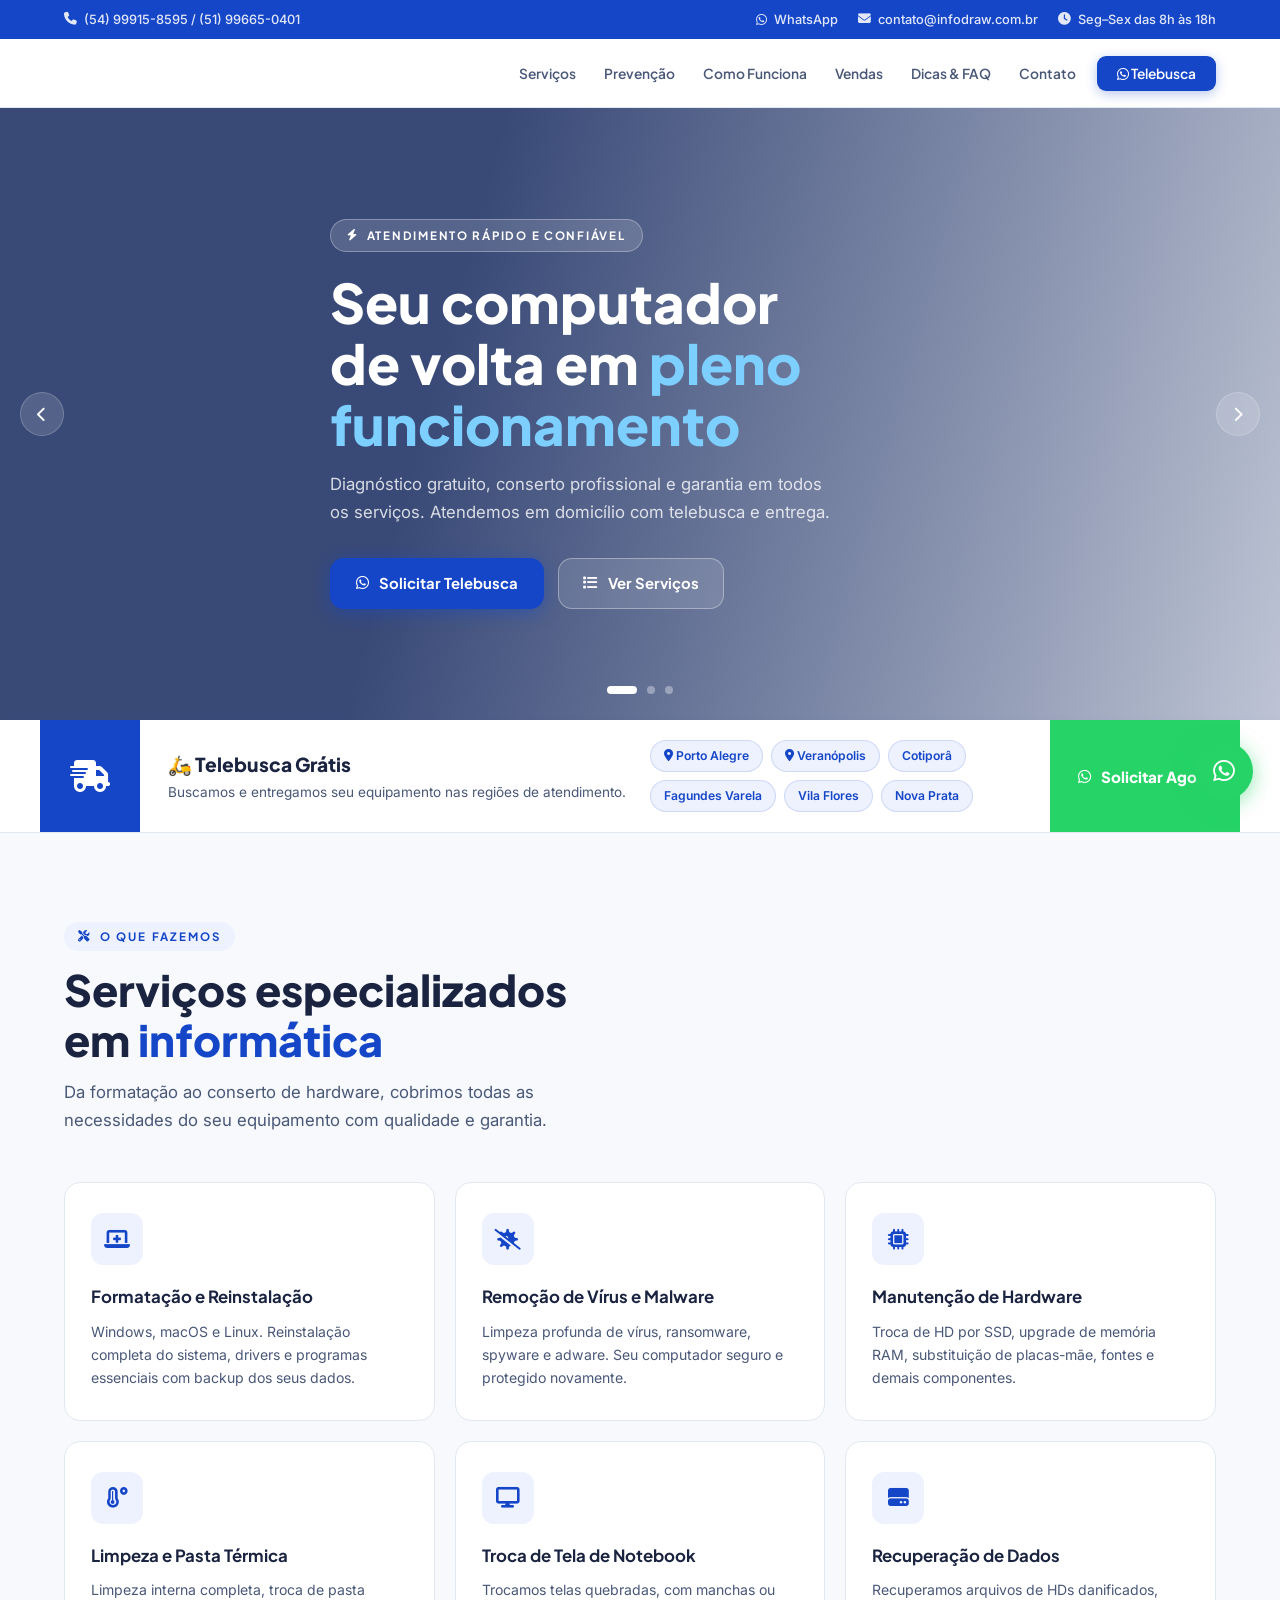
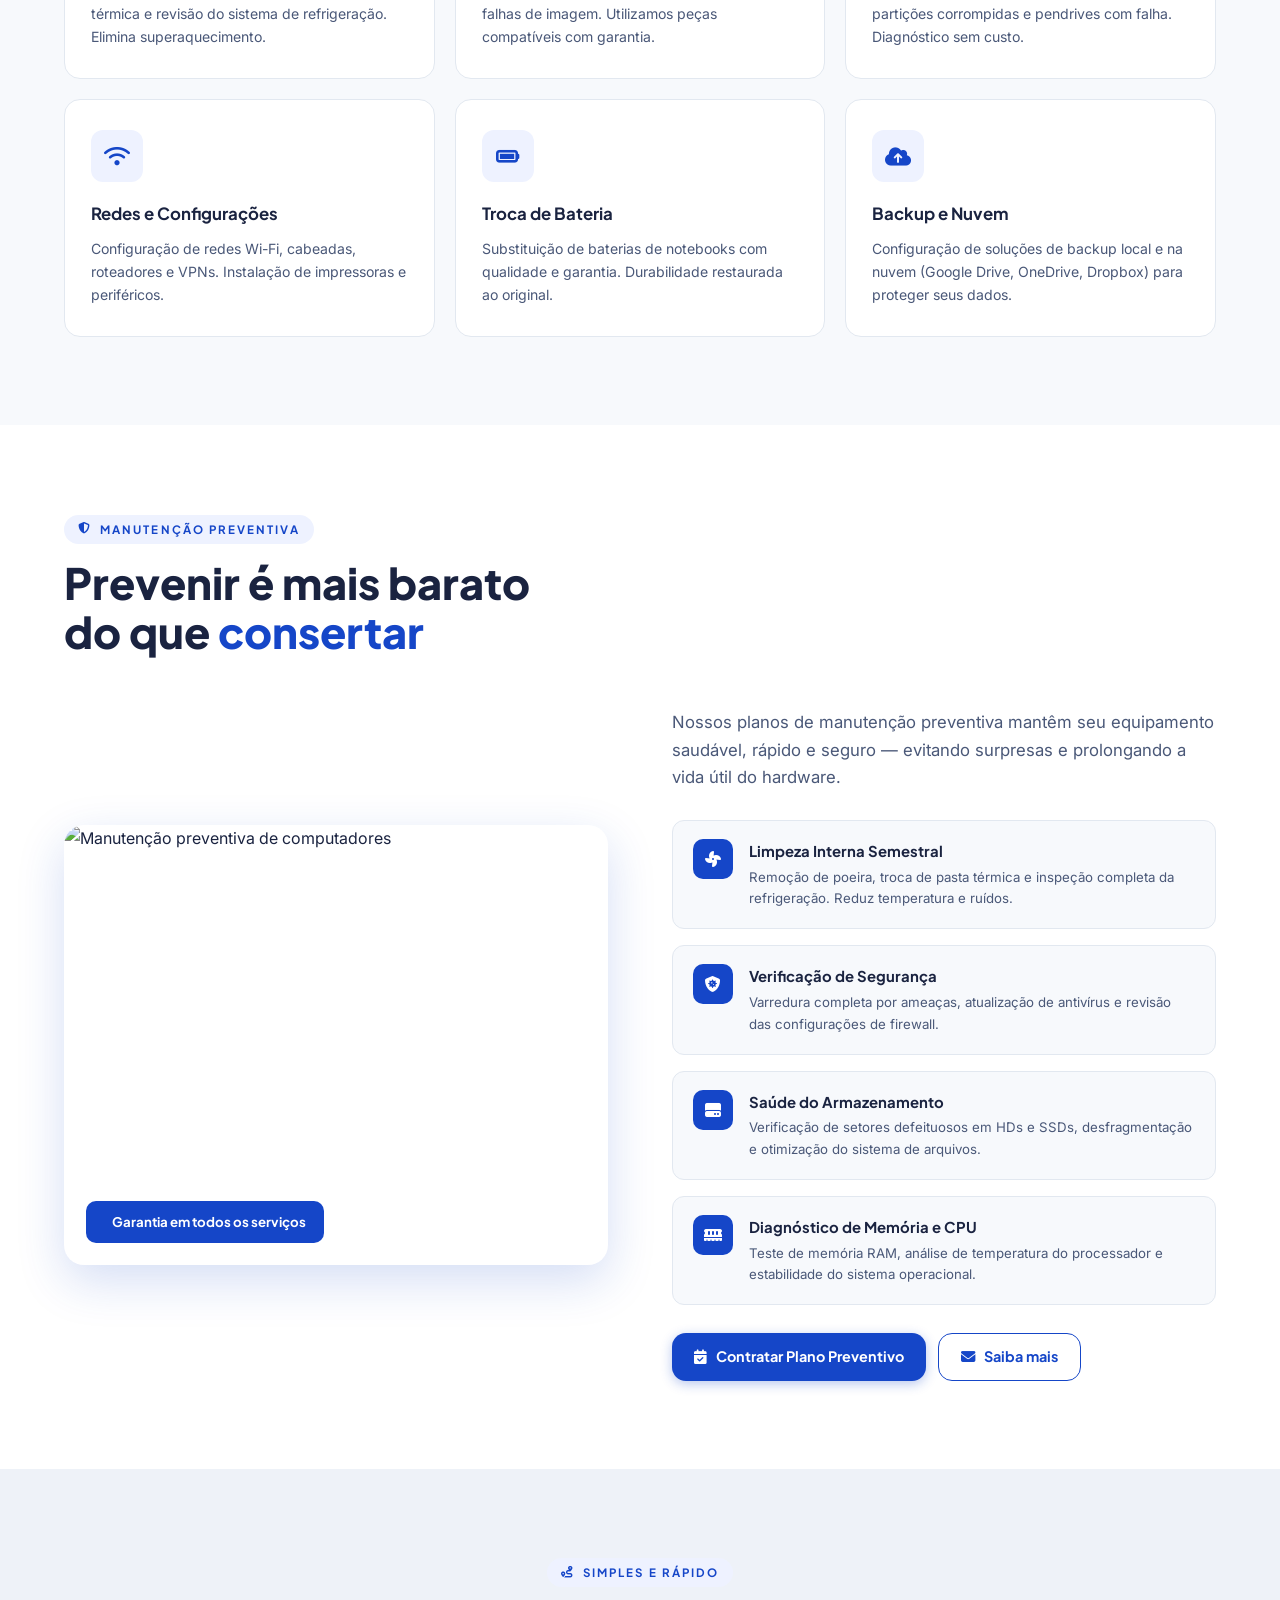
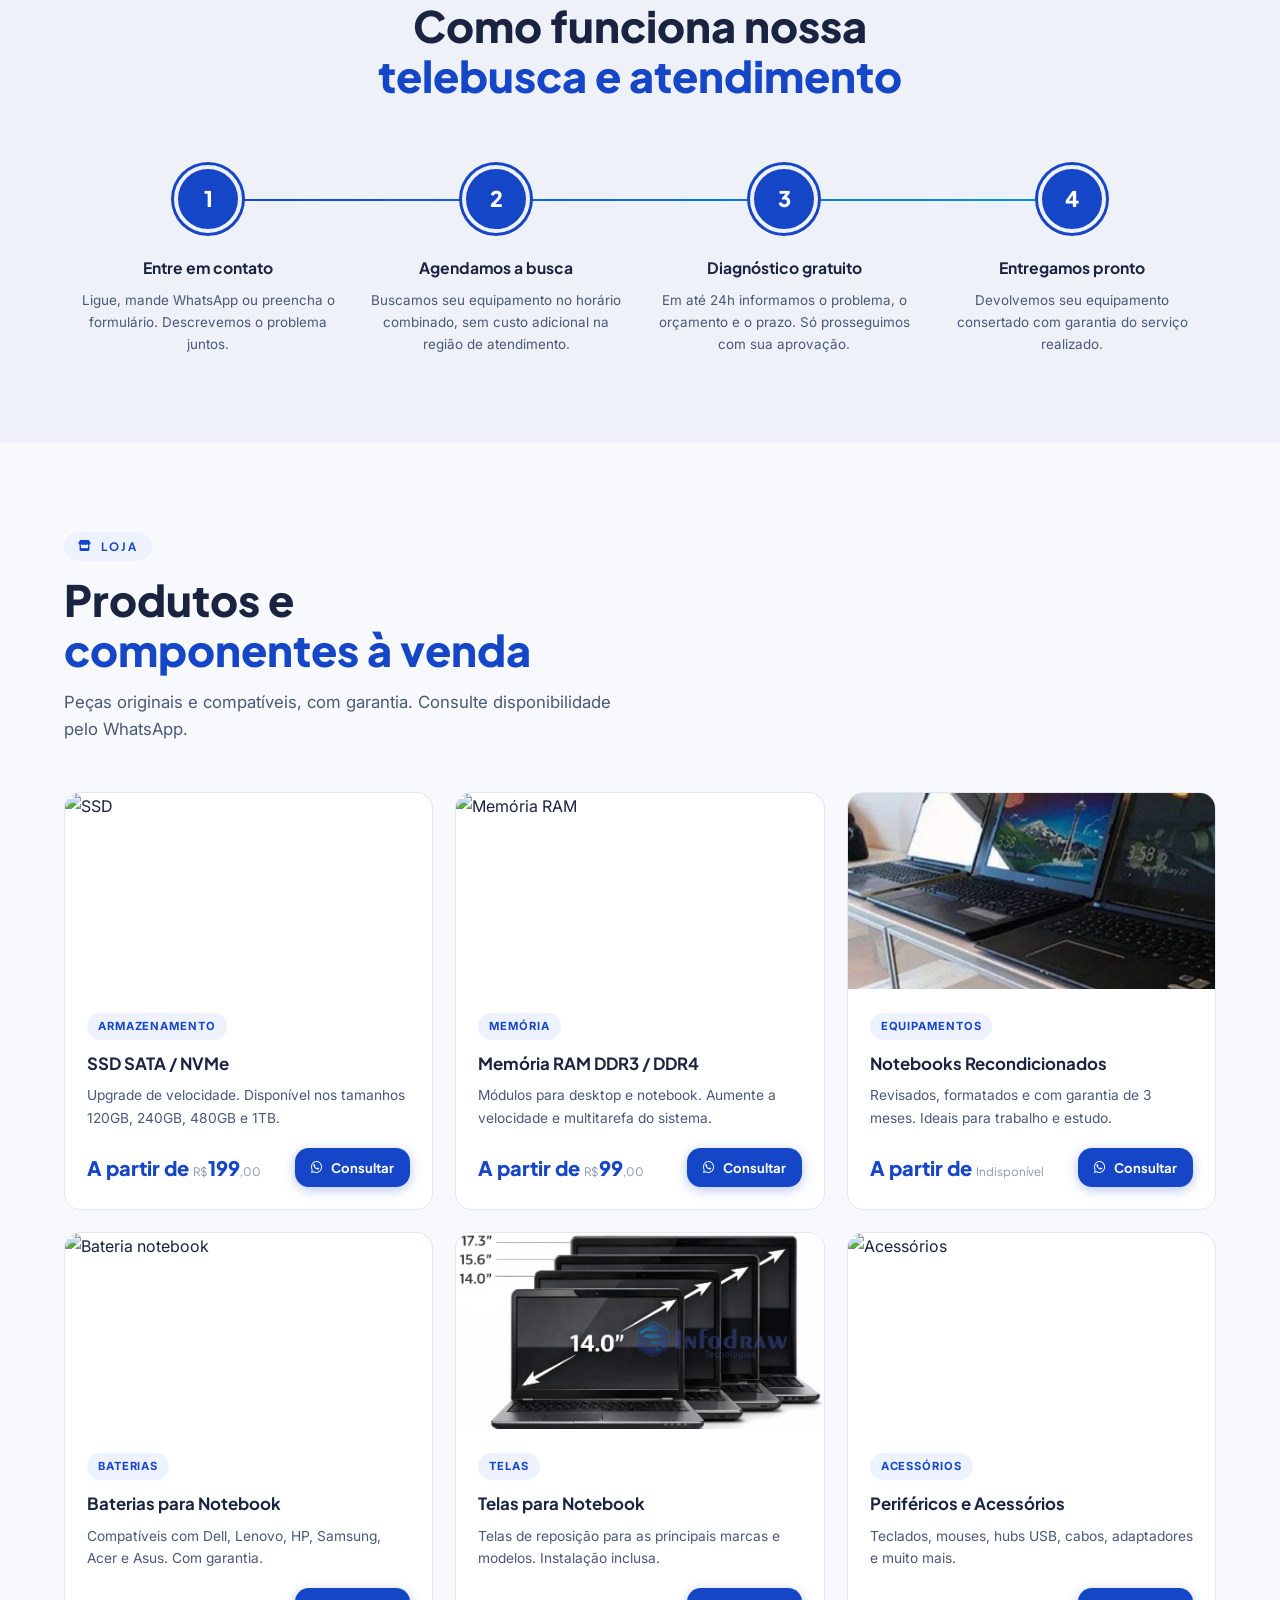
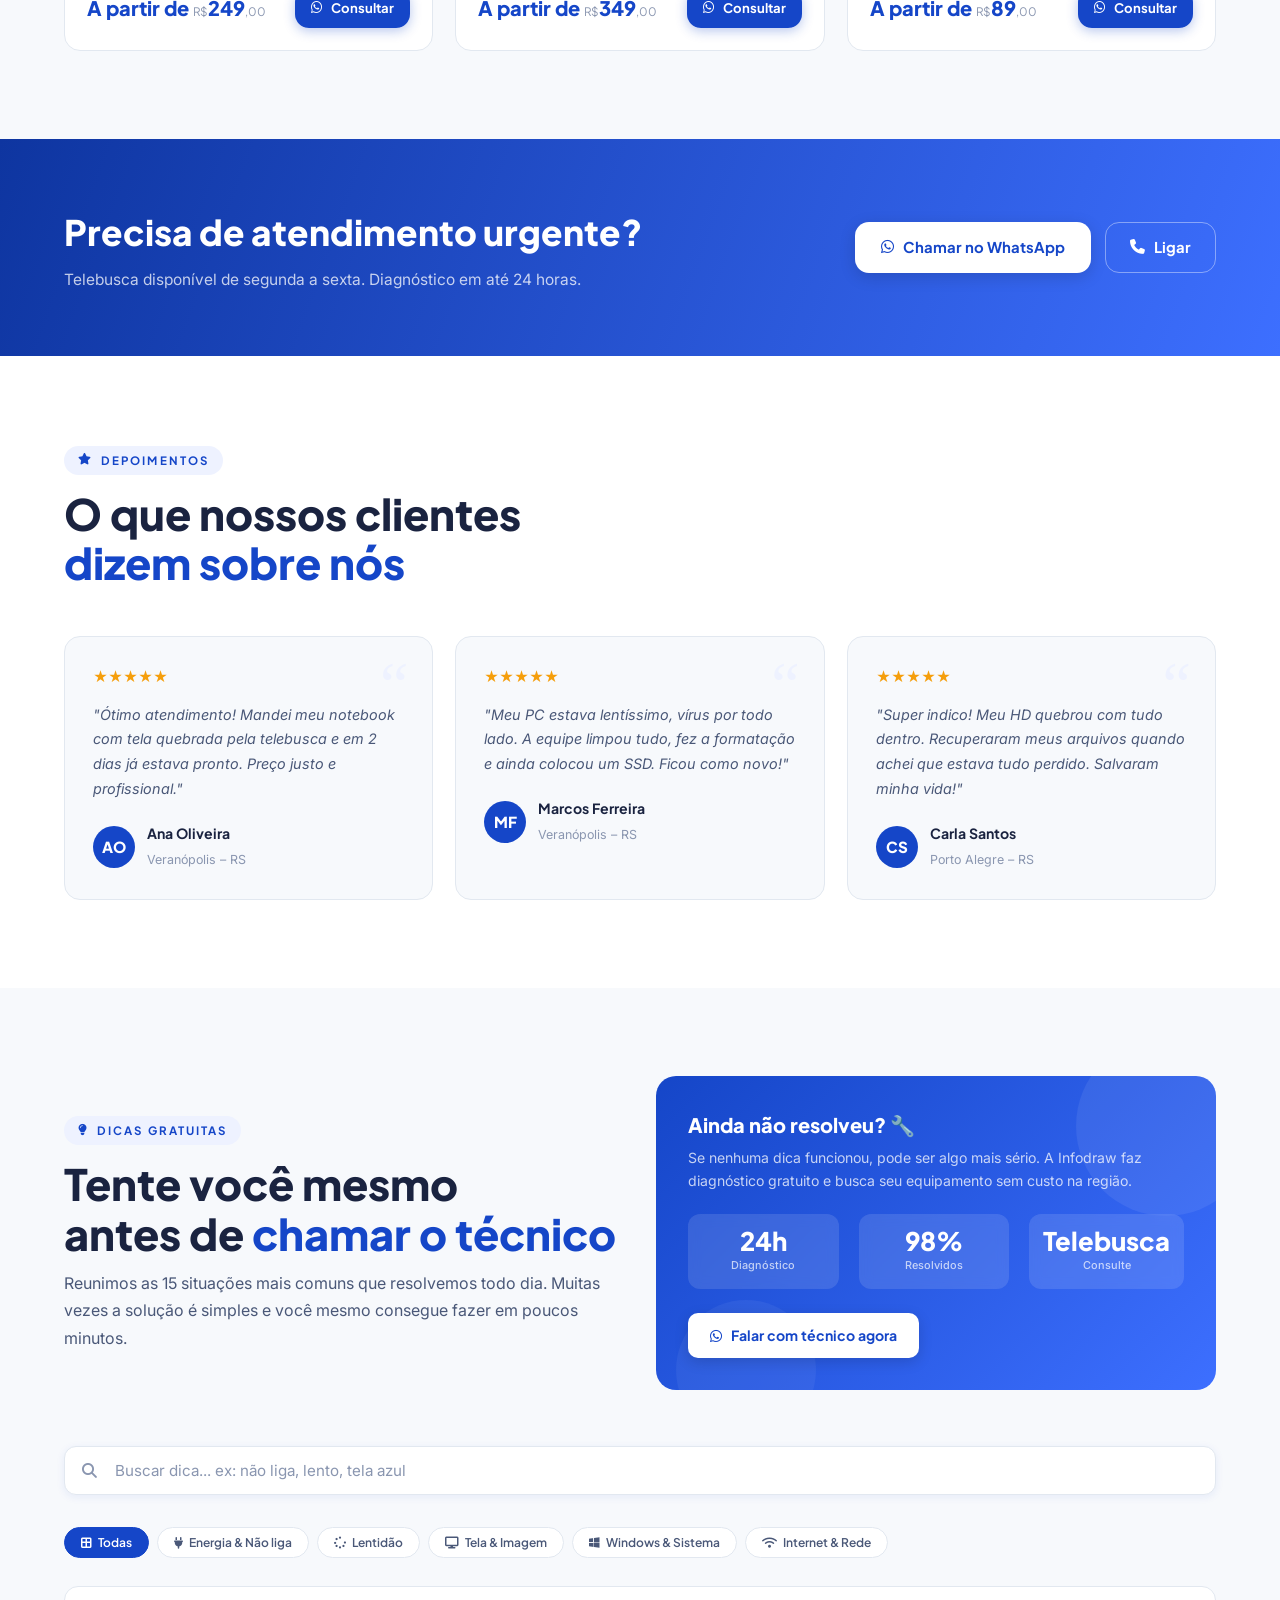
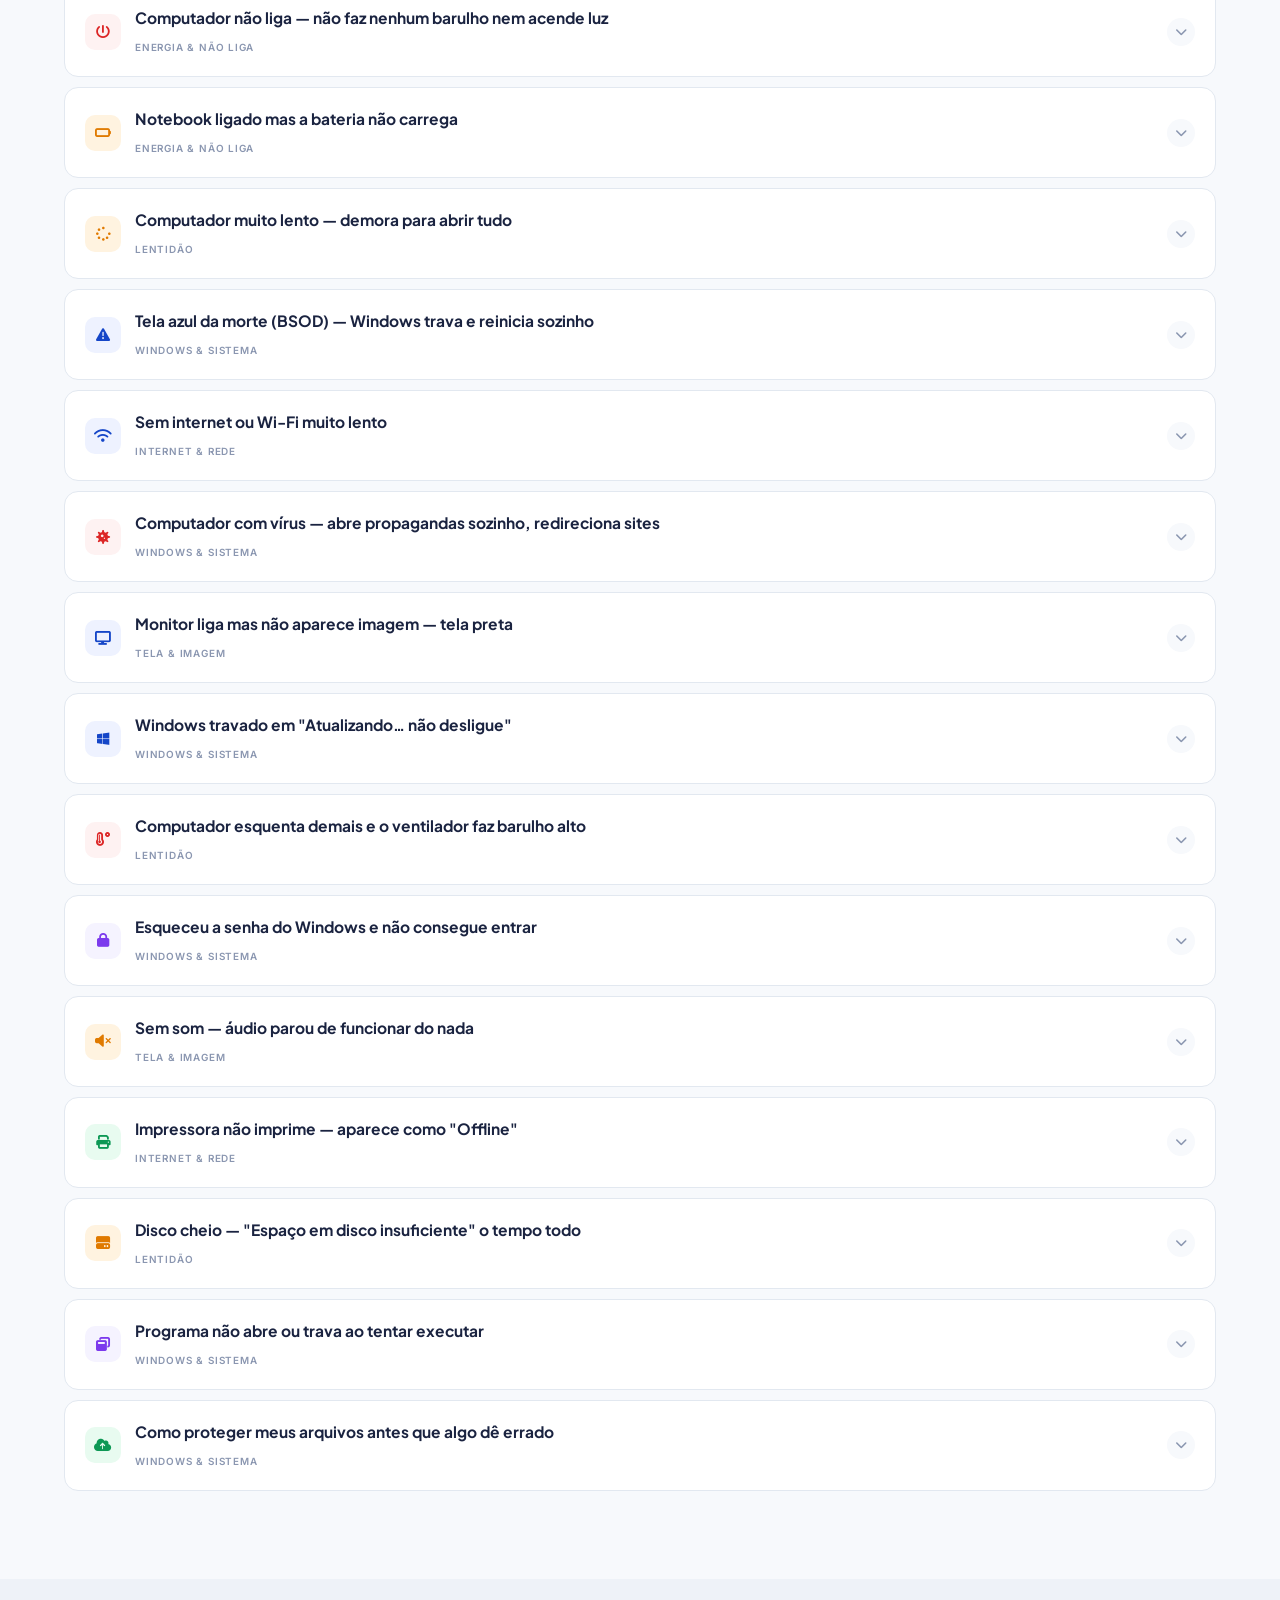
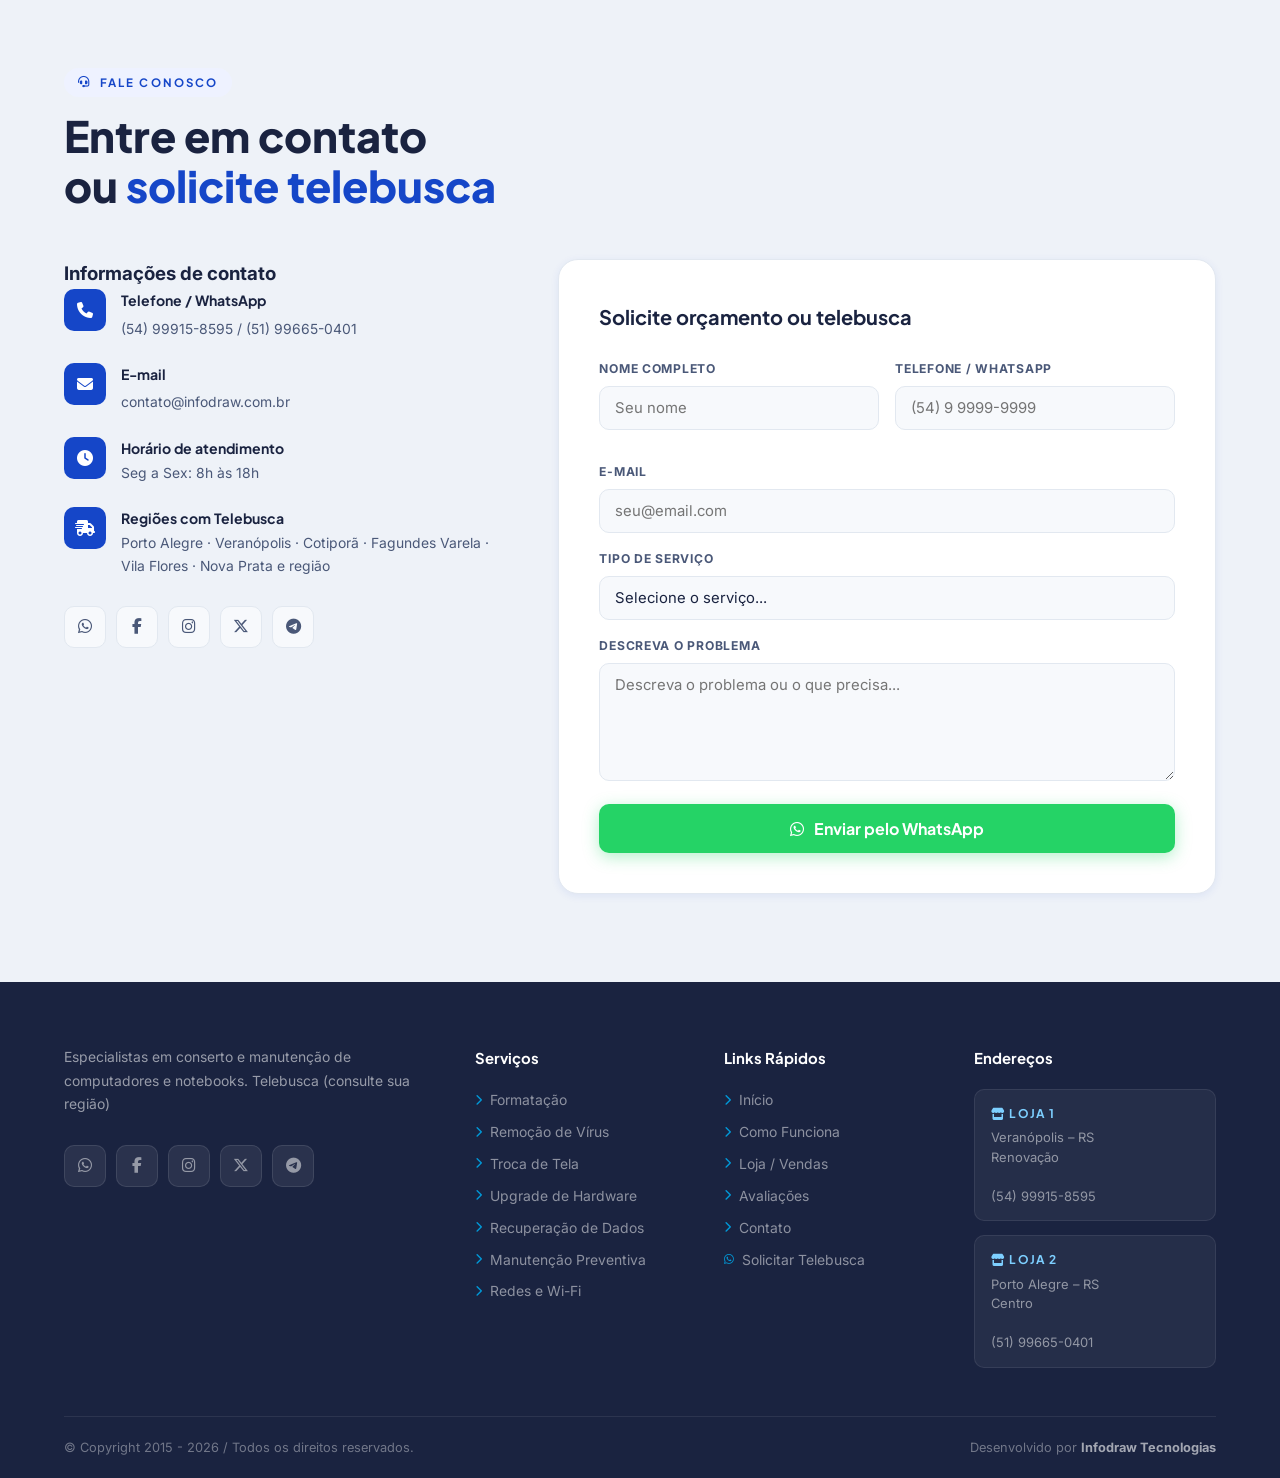
==== commit 39ca4bce: "Update index.html" ====
--- a/index.html
+++ b/index.html
@@ -34,13 +34,7 @@
       <link rel="icon" type="image/x-icon" href="/imagens/favicon.ico">
       <link rel="icon" href="/favicon.png" type="image/png">
       <link rel="apple-touch-icon" href="/imagens/favicon.png">
-      <!-- ═══════════════════════════════════════════════════
-       SCHEMA MARKUP — LocalBusiness
-       Diz ao Google exatamente quem você é, onde fica,
-       o que faz, horário e avaliações.
-       Isso aparece nos resultados enriquecidos (estrelas,
-       horário, telefone direto no Google).
-       ═══════════════════════════════════════════════════ -->
+     
   <script type="application/ld+json">
   {
     "@context": "https://schema.org",
@@ -77,7 +71,7 @@
       { "@type": "City", "name": "Vila Flores" },
       { "@type": "City", "name": "Nova Prata" },
       { "@type": "City", "name": "Guaporé" },
-      { "@type": "AdministrativeArea", "name": "Serra Gaúcha" }
+      { "@type": "AdministrativeArea", "name": "Porto Alegre" }
     ],
     "openingHoursSpecification": [
       {
@@ -85,14 +79,8 @@
         "dayOfWeek": ["Monday","Tuesday","Wednesday","Thursday","Friday"],
         "opens": "08:00",
         "closes": "18:00"
-      },
-      {
-        "@type": "OpeningHoursSpecification",
-        "dayOfWeek": "Saturday",
-        "opens": "08:00",
-        "closes": "12:00"
       }
-    ],
+       ],
     "hasOfferCatalog": {
       "@type": "OfferCatalog",
       "name": "Serviços de Assistência Técnica em Informática",
@@ -111,6 +99,14 @@
             "@type": "Service",
             "name": "Remoção de Vírus e Malware",
             "description": "Limpeza profunda de vírus, ransomware, spyware e adware em computadores e notebooks."
+          }
+        },
+      {
+          "@type": "Offer",
+          "itemOffered": {
+            "@type": "Service",
+            "name": "Conserto de computador",
+            "description": "conserto e manutenção em computadores e notebooks."
           }
         },
         {
--- a/style.css
+++ b/style.css
@@ -1371,8 +1371,8 @@
     /* ========== FLOATING BUTTONS ========== */
     .float-whatsapp {
       position: fixed;
-      bottom: 28px;
-      right: 28px;
+      bottom: 100px;
+      right: 27px;
       z-index: 5000;
       background: var(--green);
       color: #fff;
@@ -1401,8 +1401,8 @@
 
     .back-to-top {
       position: fixed;
-      bottom: 100px;
-      right: 28px;
+      bottom: 35px;
+      right: 35px;
       z-index: 5000;
       background: #fff;
       border: 1.5px solid var(--border);
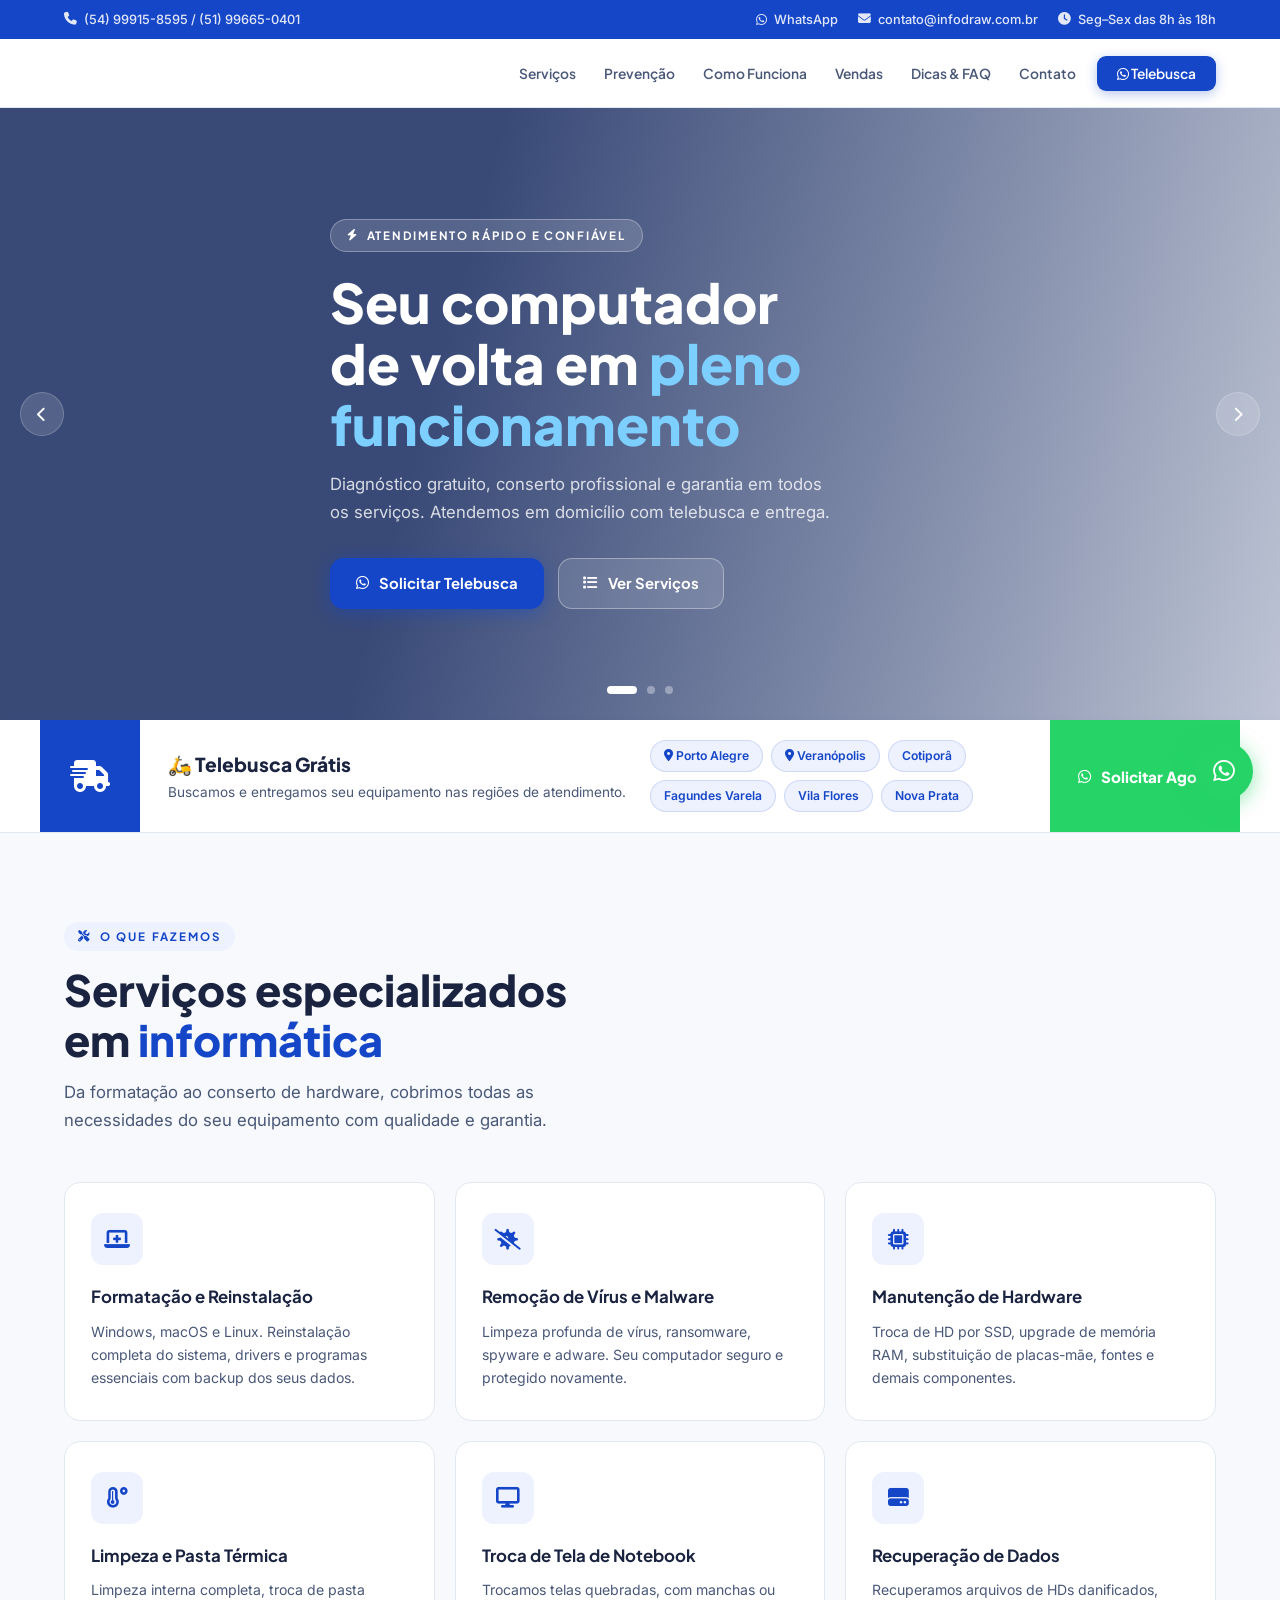
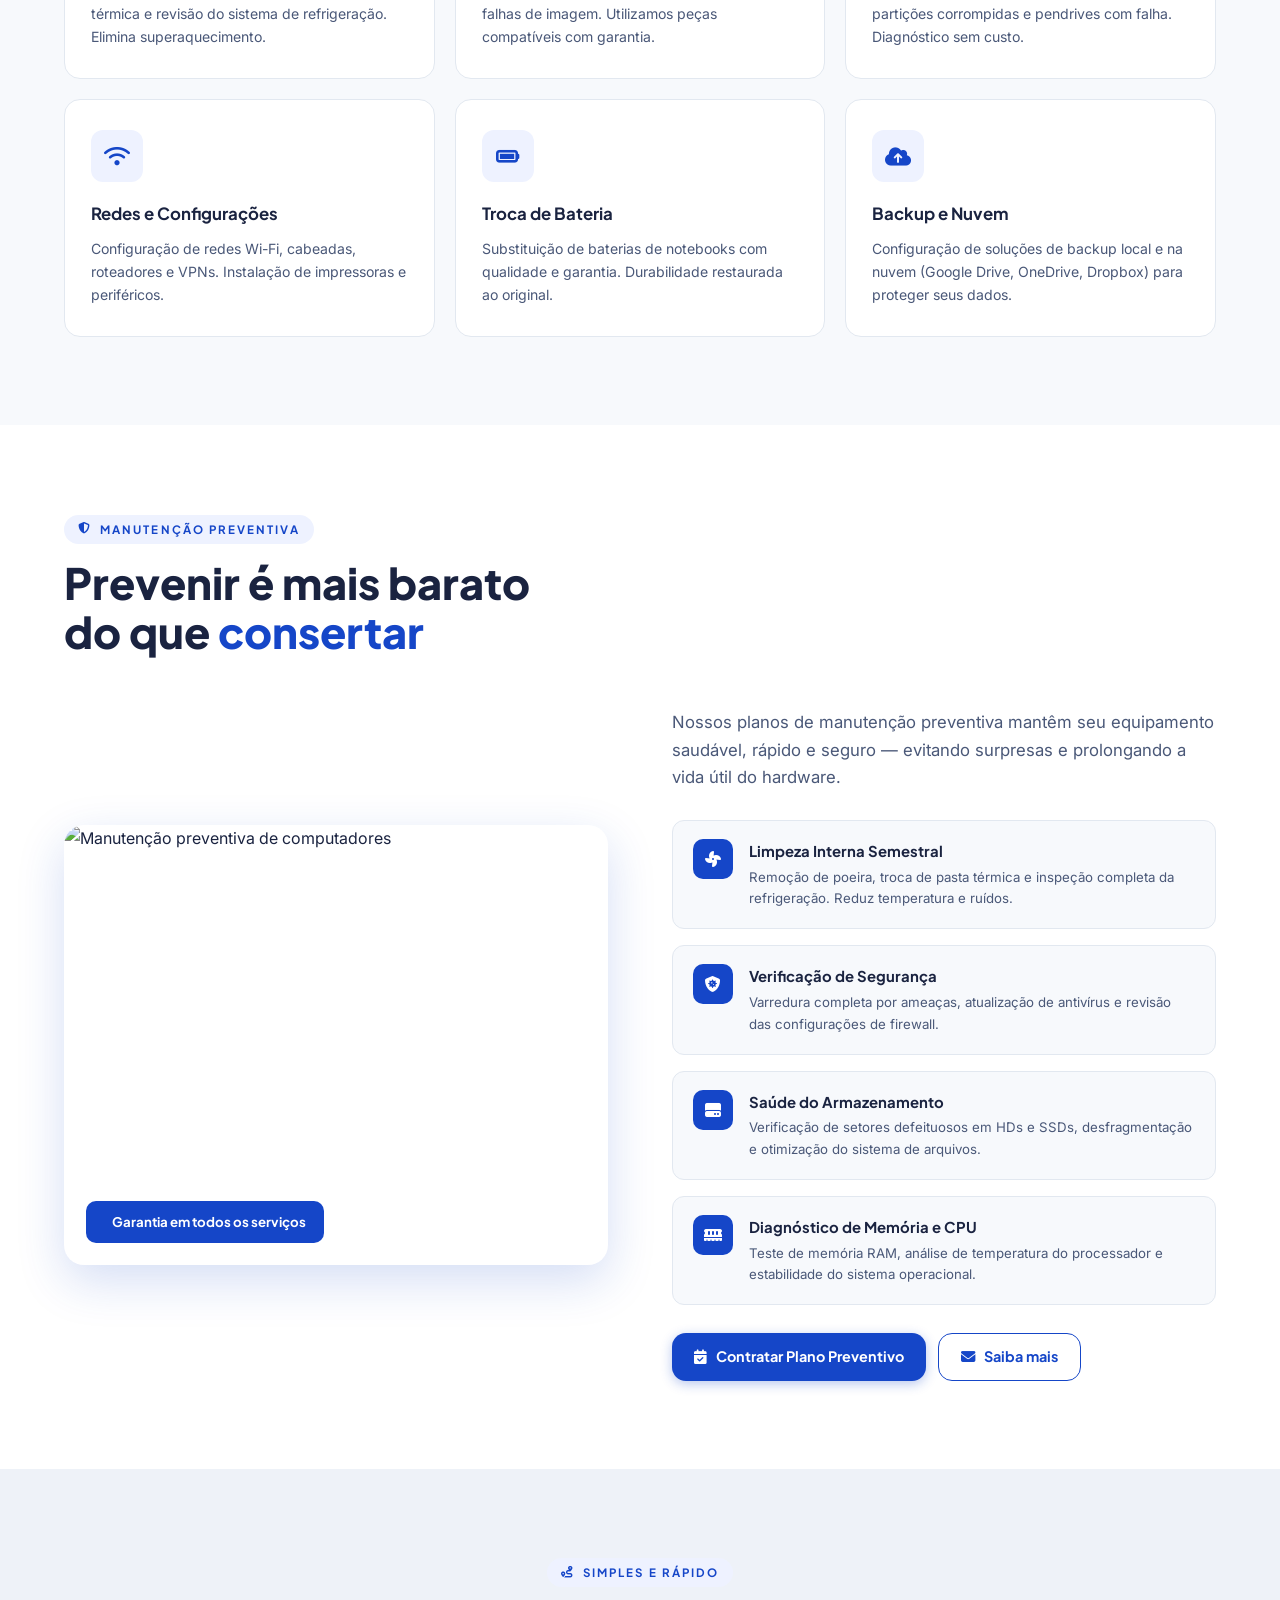
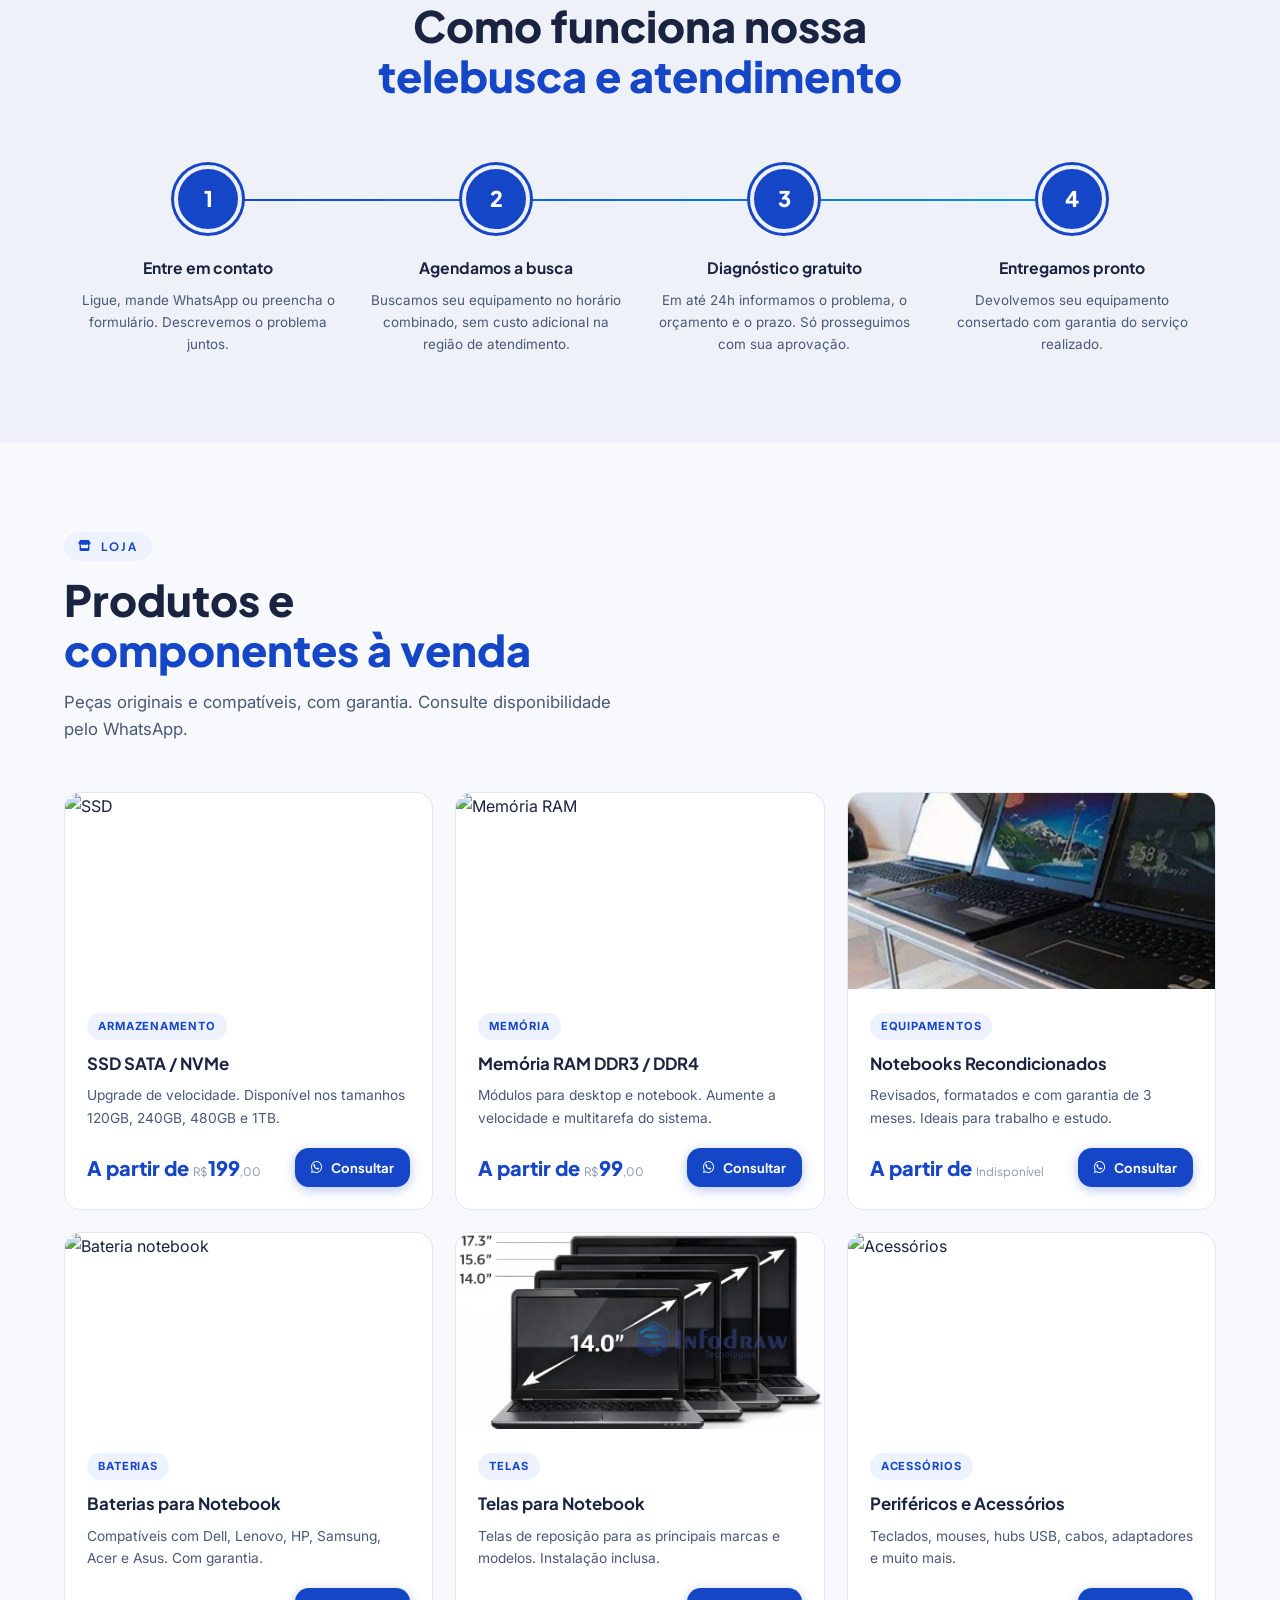
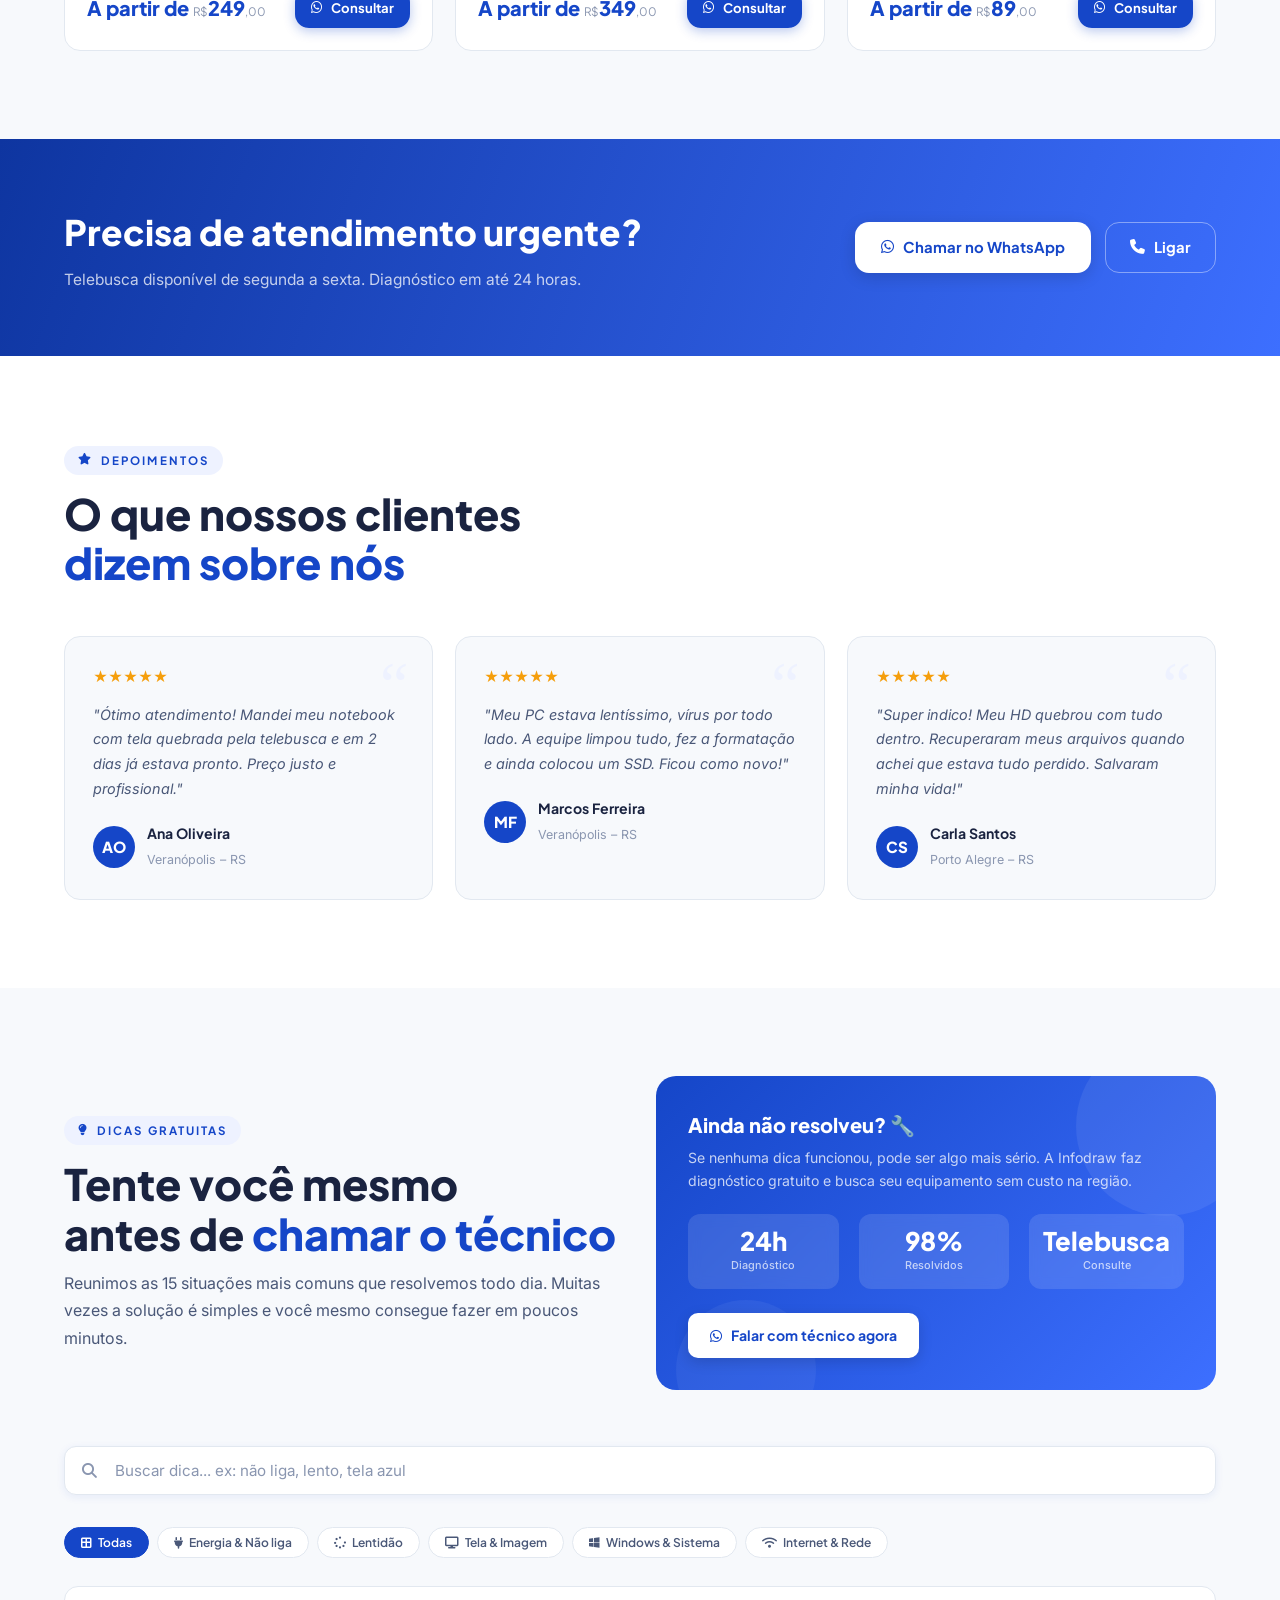
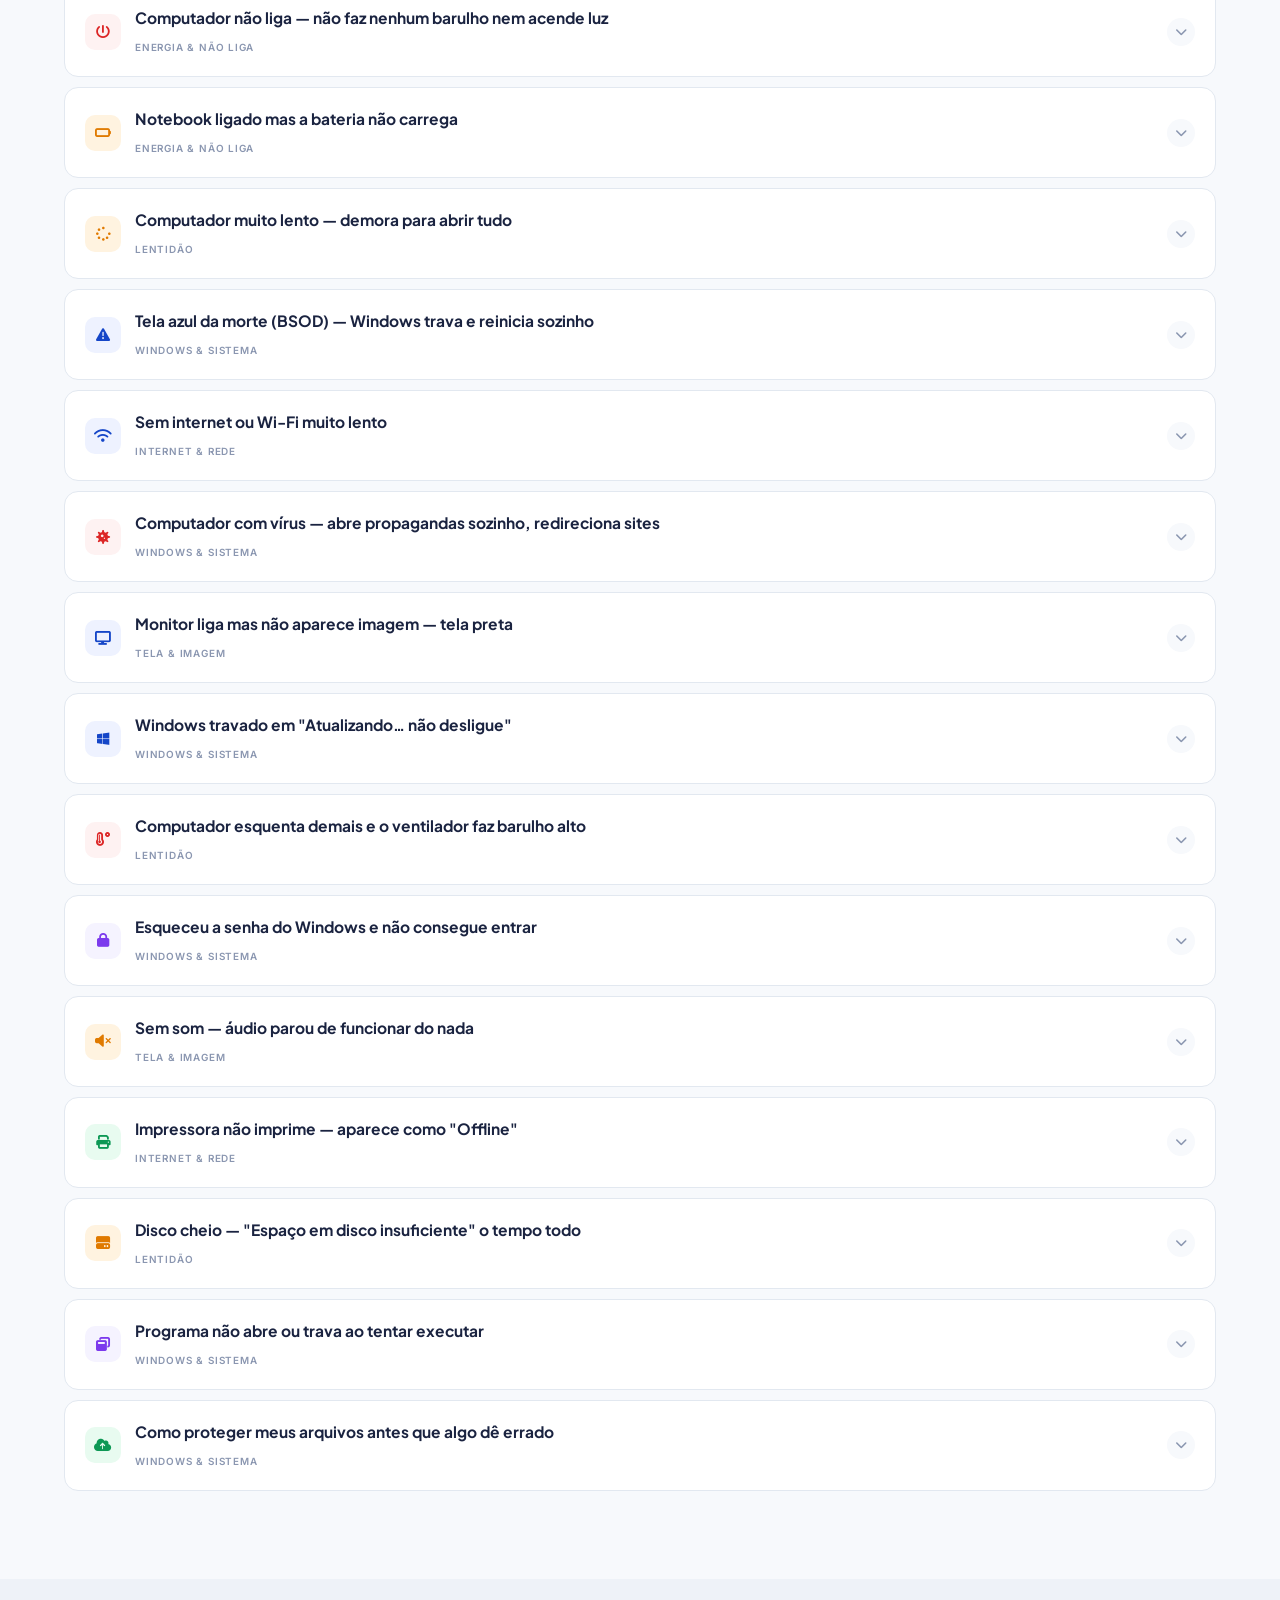
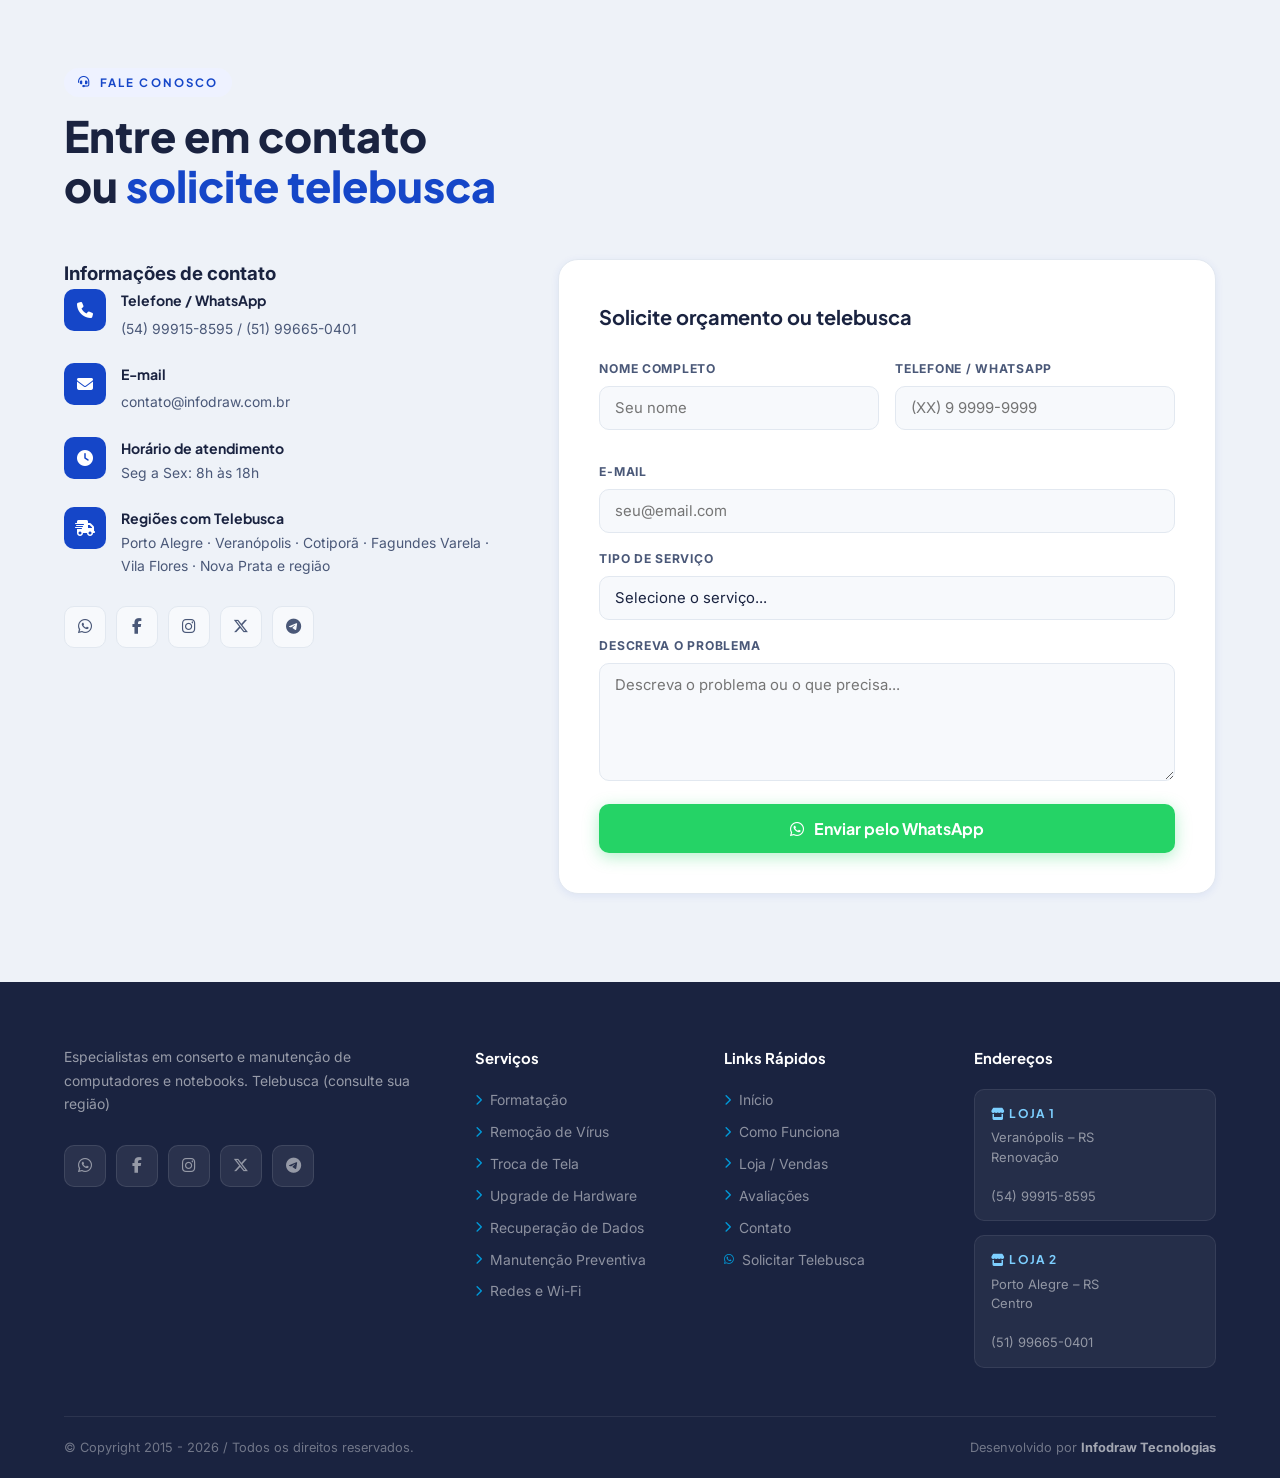
==== commit 28681b41: "Update index.html" ====
--- a/index.html
+++ b/index.html
@@ -1177,7 +1177,7 @@
                   </div>
                   <div class="social-links">
                      <a href="https://wa.me/5554999158595" target="_blank" rel="noopener" class="social-link whatsapp" aria-label="WhatsApp"><i class="fa-brands fa-whatsapp"></i></a>
-                     <a href="https://www.facebook.com/profile.php?id=61587818444522" target="_blank" rel="noopener" class="social-link" aria-label="Facebook"><i class="fa-brands fa-facebook-f"></i></a>
+                     <a href="https://www.facebook.com/infodrawrs" target="_blank" rel="noopener" class="social-link" aria-label="Facebook"><i class="fa-brands fa-facebook-f"></i></a>
                      <a href="https://www.instagram.com/infodraw_rs/" target="_blank" rel="noopener" class="social-link" aria-label="Instagram"><i class="fa-brands fa-instagram"></i></a>
                      <a href="https://x.com/Infodraw_rs" target="_blank" rel="noopener" class="social-link" aria-label="X/Twitter"><i class="fa-brands fa-x-twitter"></i></a>
                      <a href="https://t.me/infodraw_rs" target="_blank" rel="noopener" class="social-link" aria-label="Telegram"><i class="fa-brands fa-telegram"></i></a>
@@ -1193,7 +1193,7 @@
                         </div>
                         <div class="form-group">
                            <label>Telefone / WhatsApp</label>
-                           <input type="tel" id="formPhone" placeholder="(54) 9 9999-9999" autocomplete="tel" />
+                           <input type="tel" id="formPhone" placeholder="(XX) 9 9999-9999" autocomplete="tel" />
                         </div>
                      </div>
                      <div class="form-group">
@@ -1238,7 +1238,7 @@
                   <p>Especialistas em conserto e manutenção de computadores e notebooks. Telebusca (consulte sua região)</p>
                   <div class="social-links footer-social">
                      <a href="https://wa.me/5554999158595" target="_blank" class="social-link whatsapp" aria-label="WhatsApp"><i class="fa-brands fa-whatsapp"></i></a>
-                     <a href="https://www.facebook.com/profile.php?id=61587818444522" target="_blank" class="social-link" aria-label="Facebook"><i class="fa-brands fa-facebook-f"></i></a>
+                     <a href="https://www.facebook.com/infodrawrs" target="_blank" class="social-link" aria-label="Facebook"><i class="fa-brands fa-facebook-f"></i></a>
                      <a href="https://www.instagram.com/infodraw_rs" target="_blank" class="social-link" aria-label="Instagram"><i class="fa-brands fa-instagram"></i></a>
                      <a href="https://x.com/Infodraw_rs" target="_blank" class="social-link" aria-label="YouTube"><i class="fa-brands fa-x-twitter"></i></a>
                      <a href="https://t.me/infodraw_rs" target="_blank" rel="noopener" class="social-link" aria-label="Telegram"><i class="fa-brands fa-telegram"></i></a>
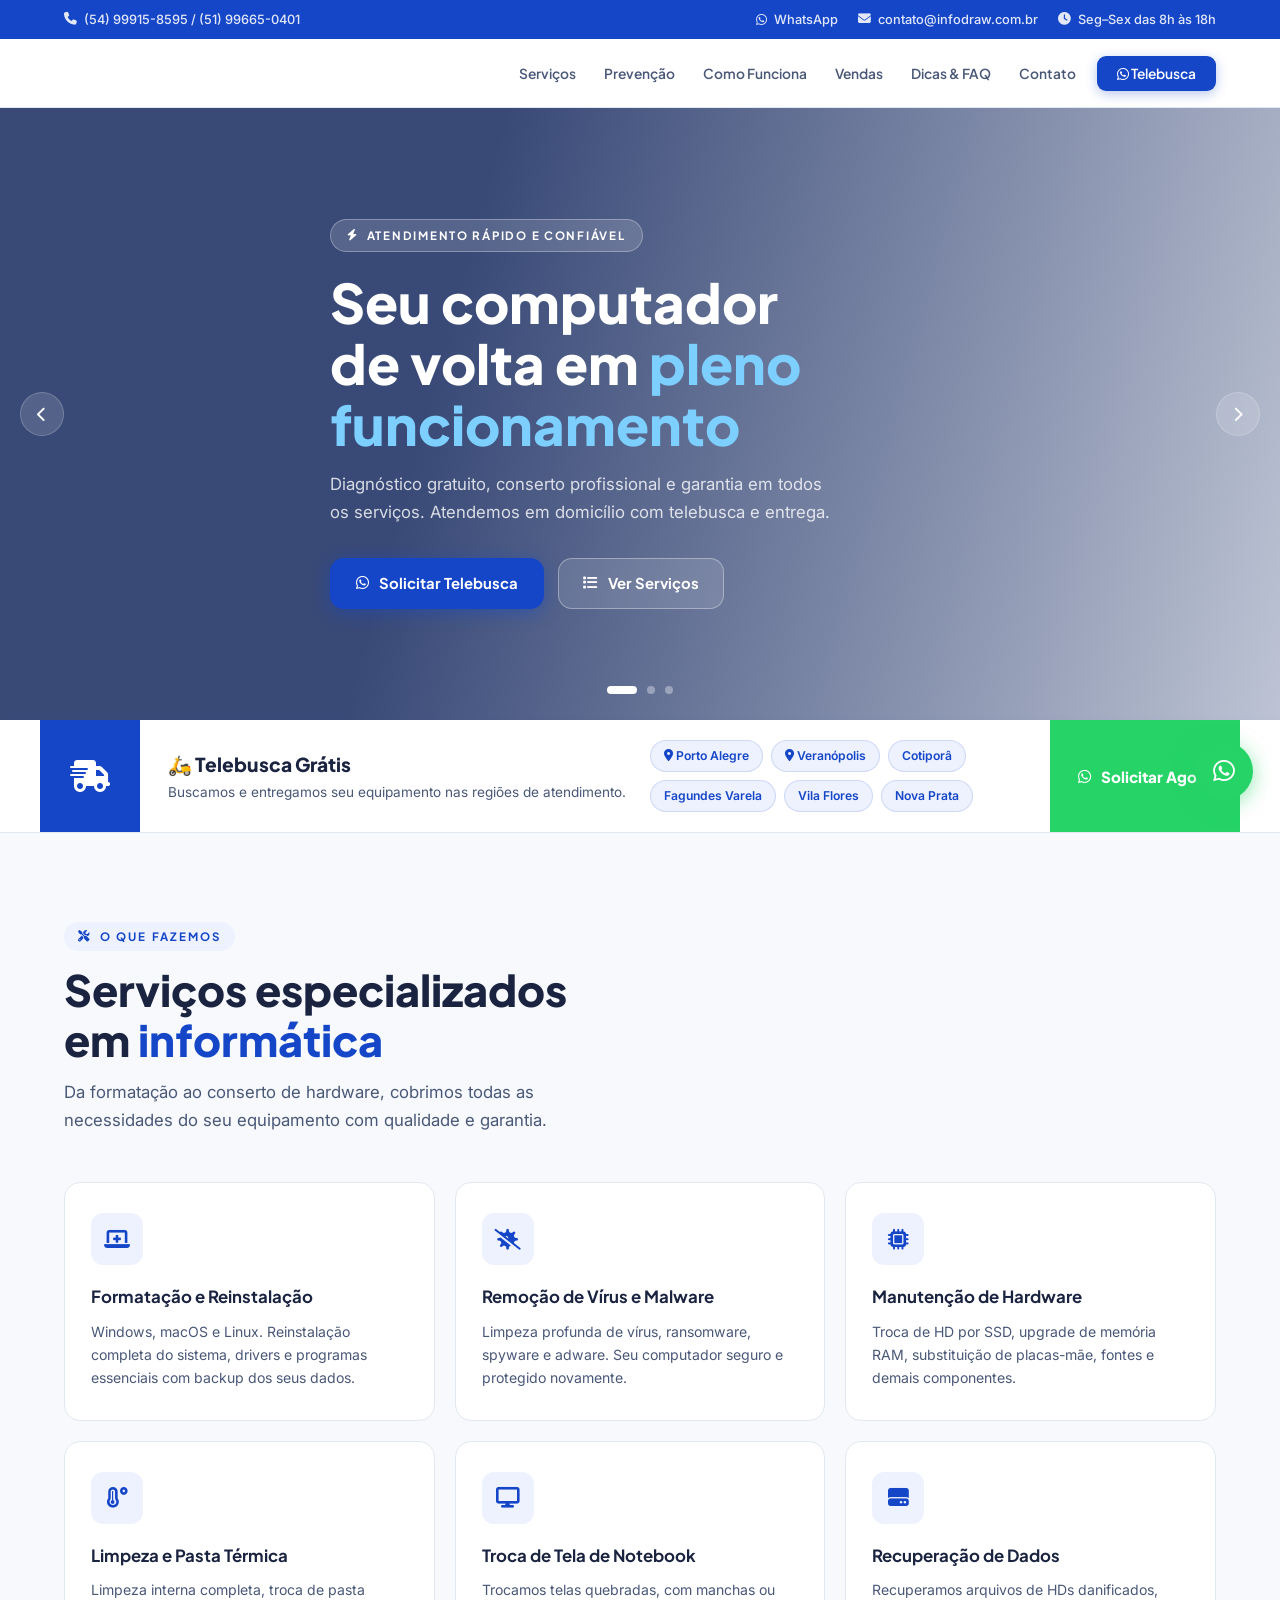
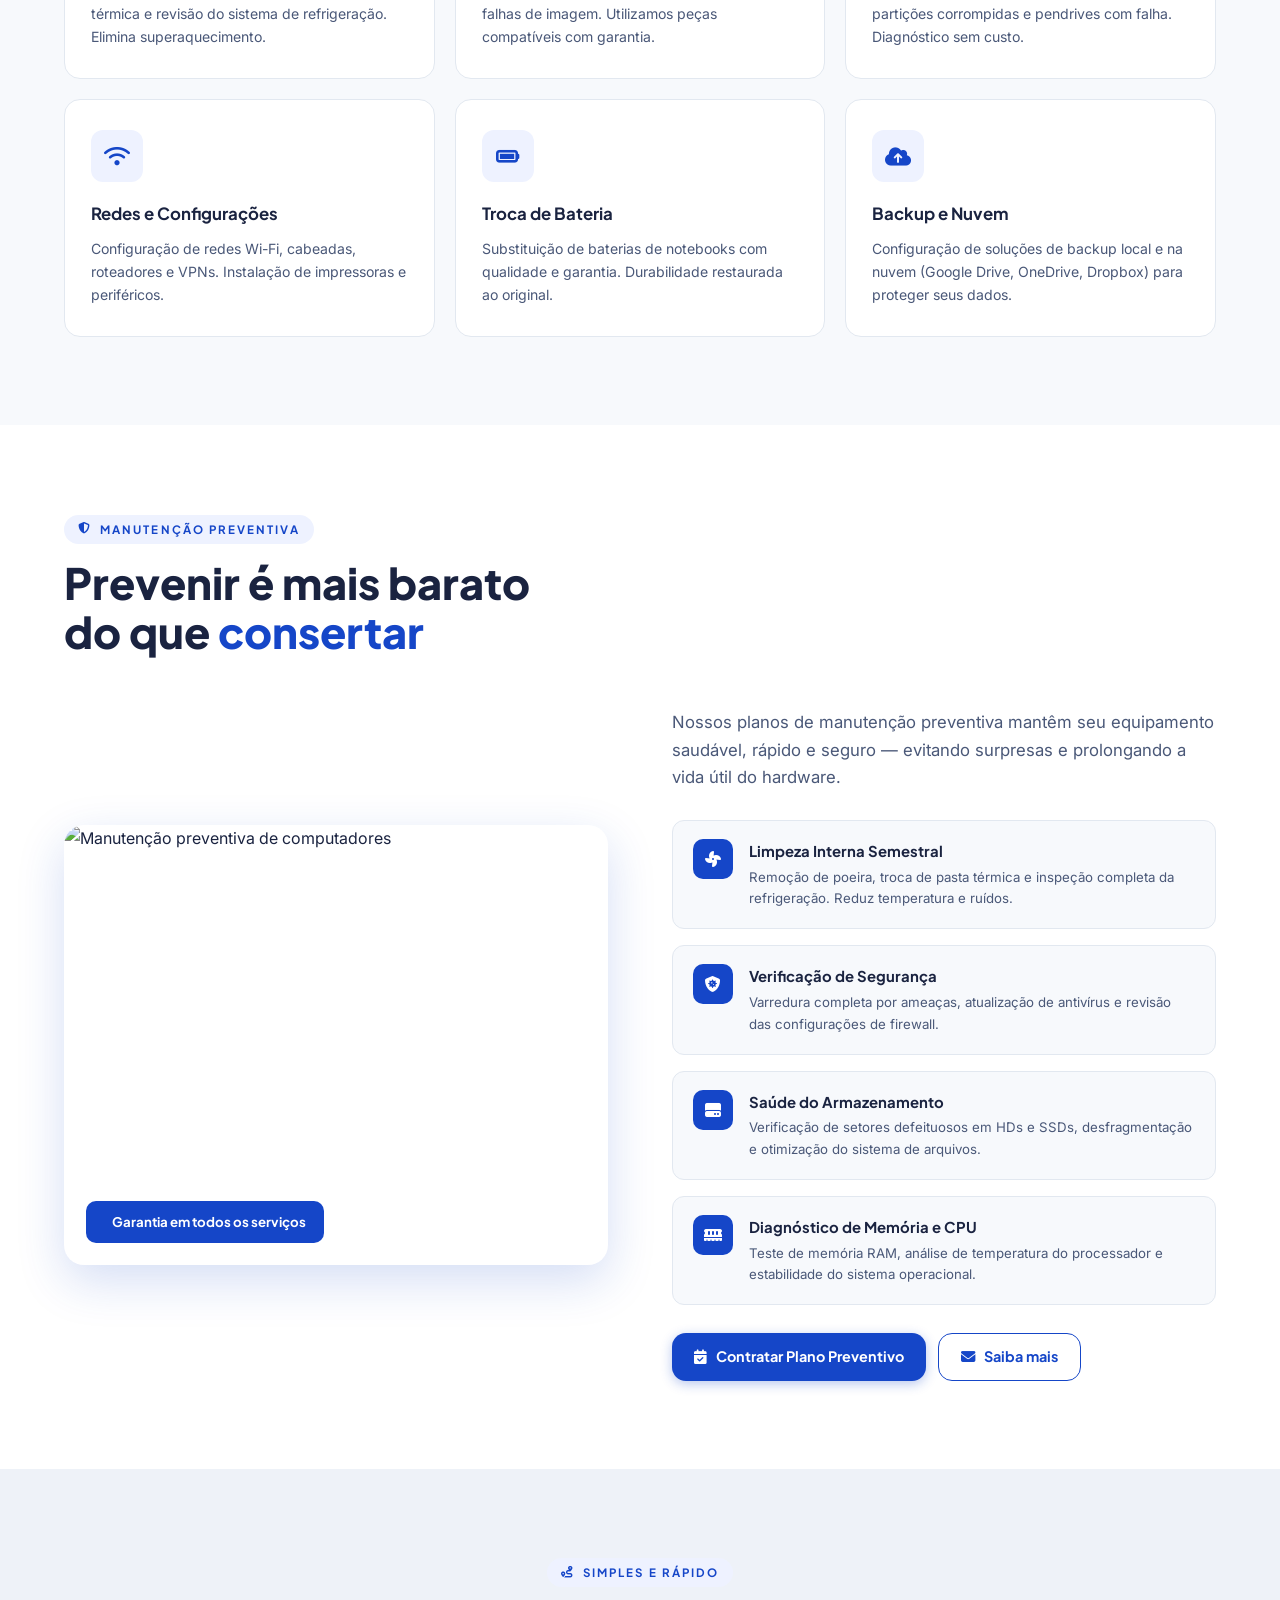
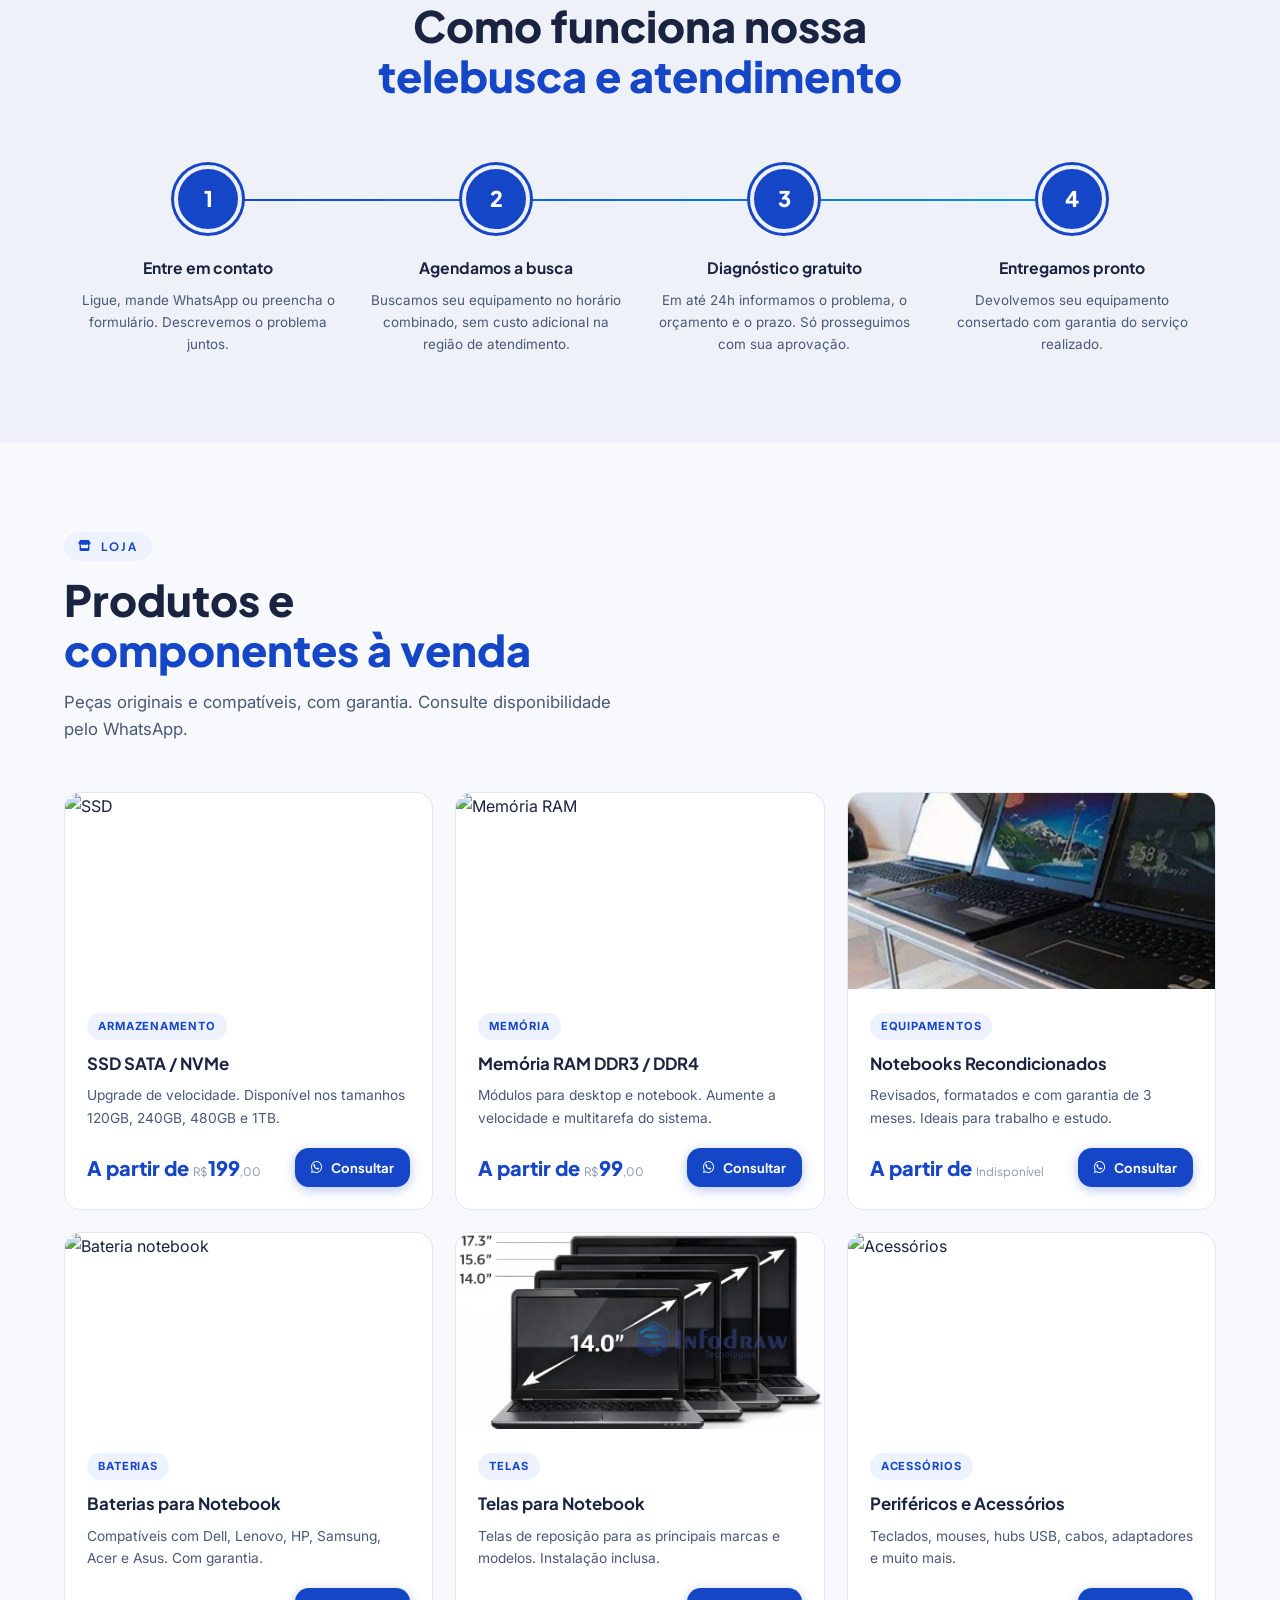
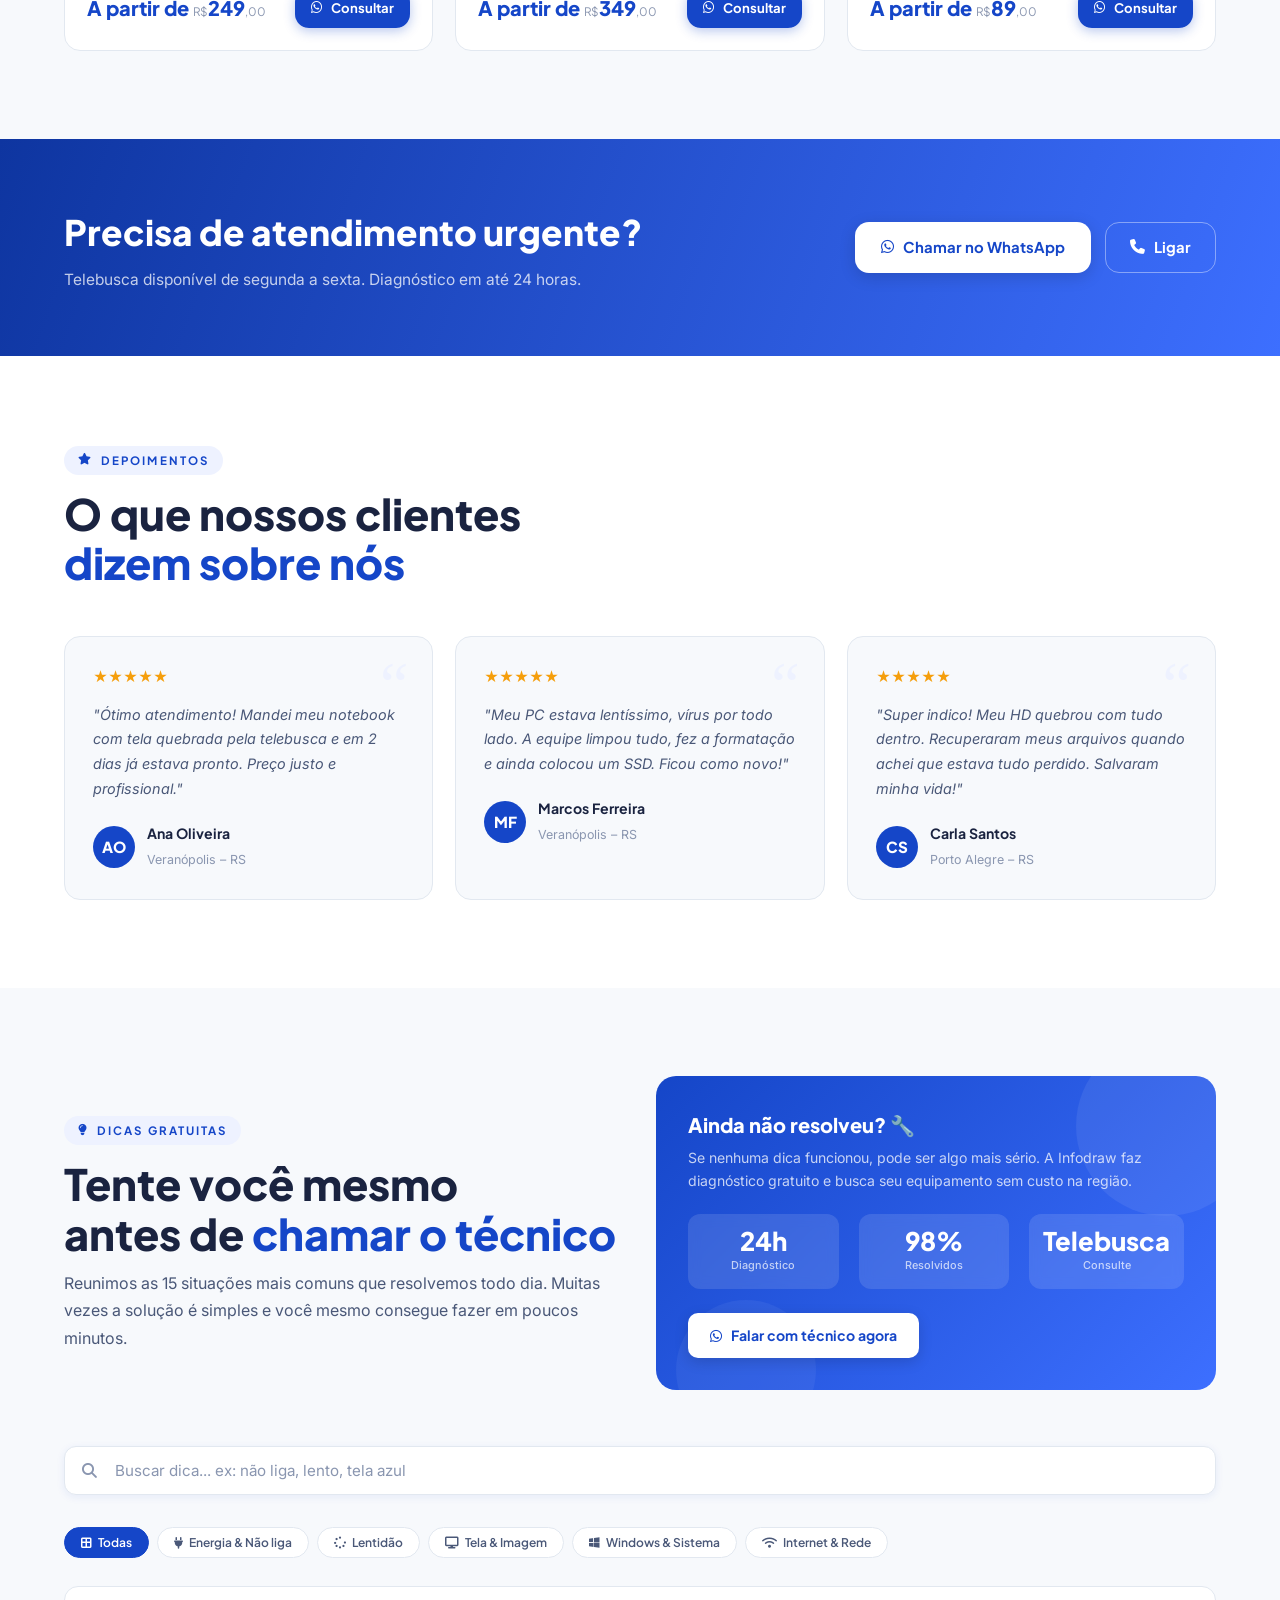
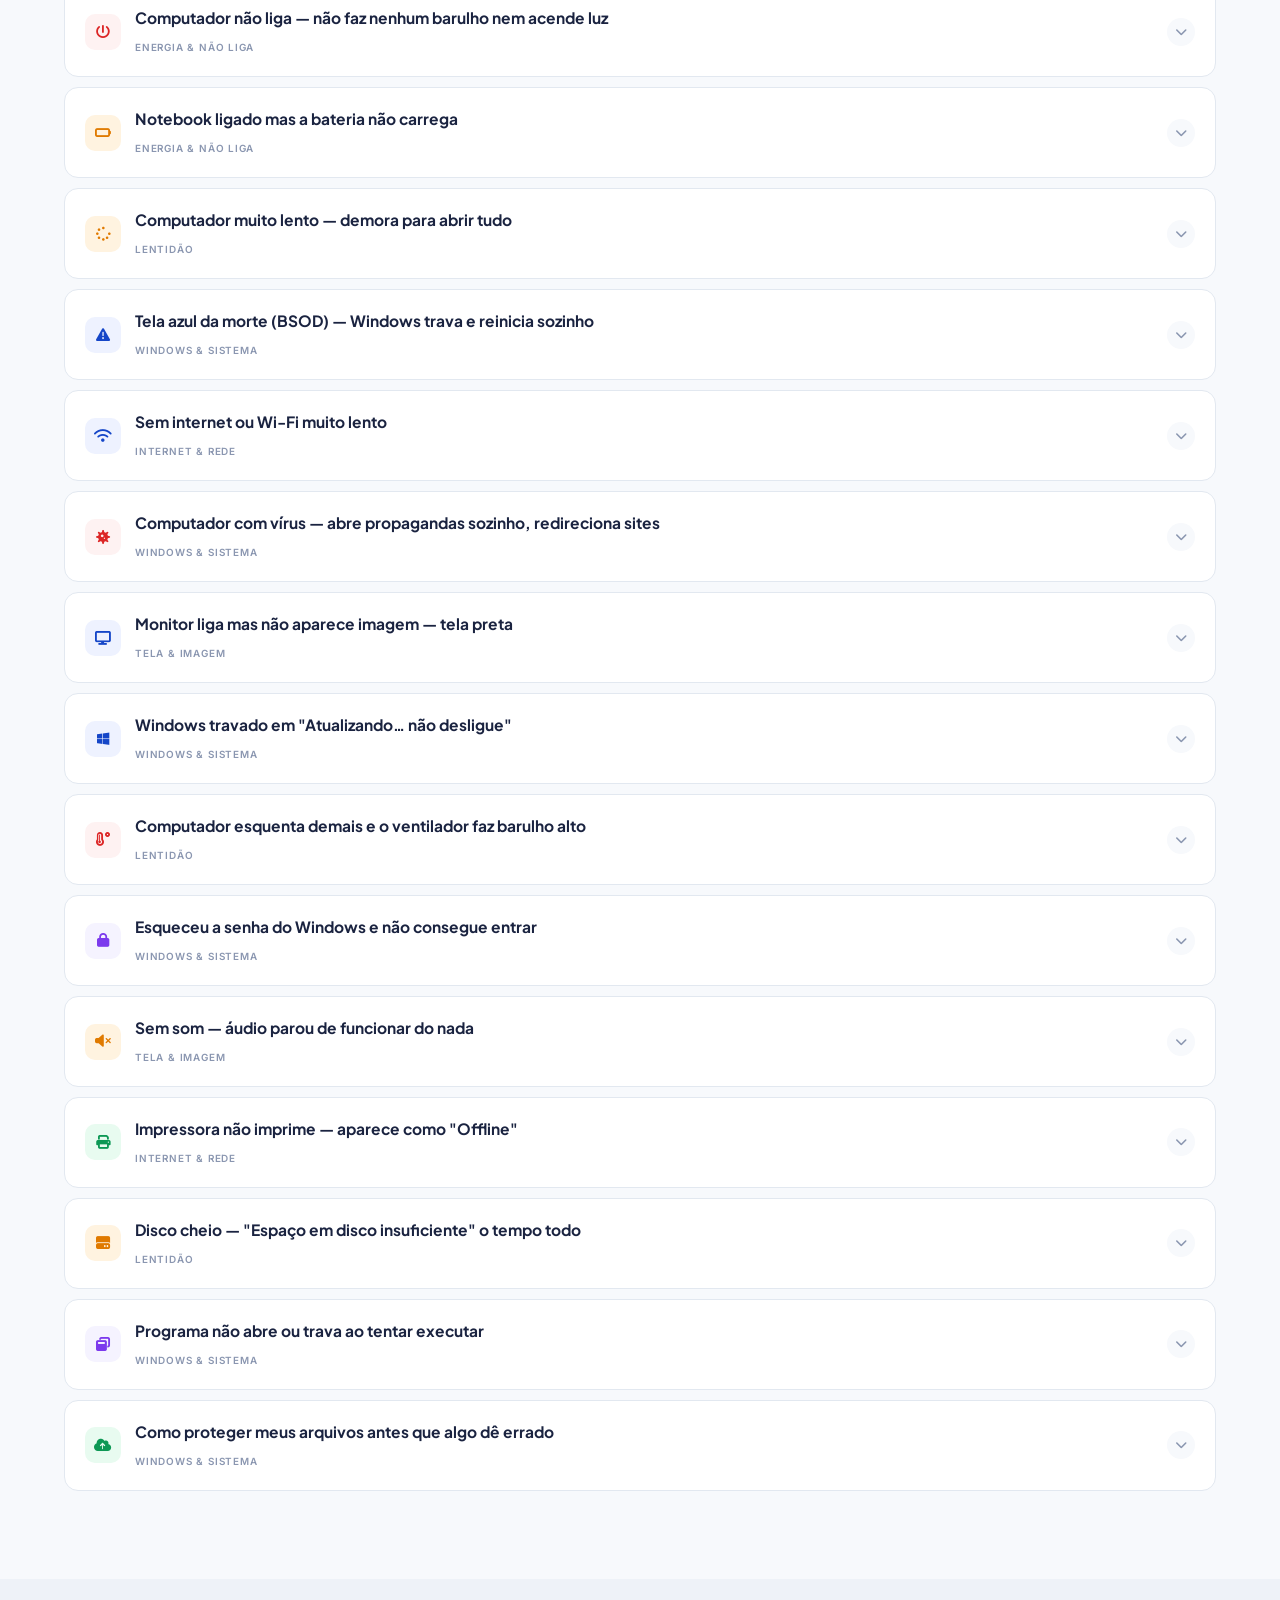
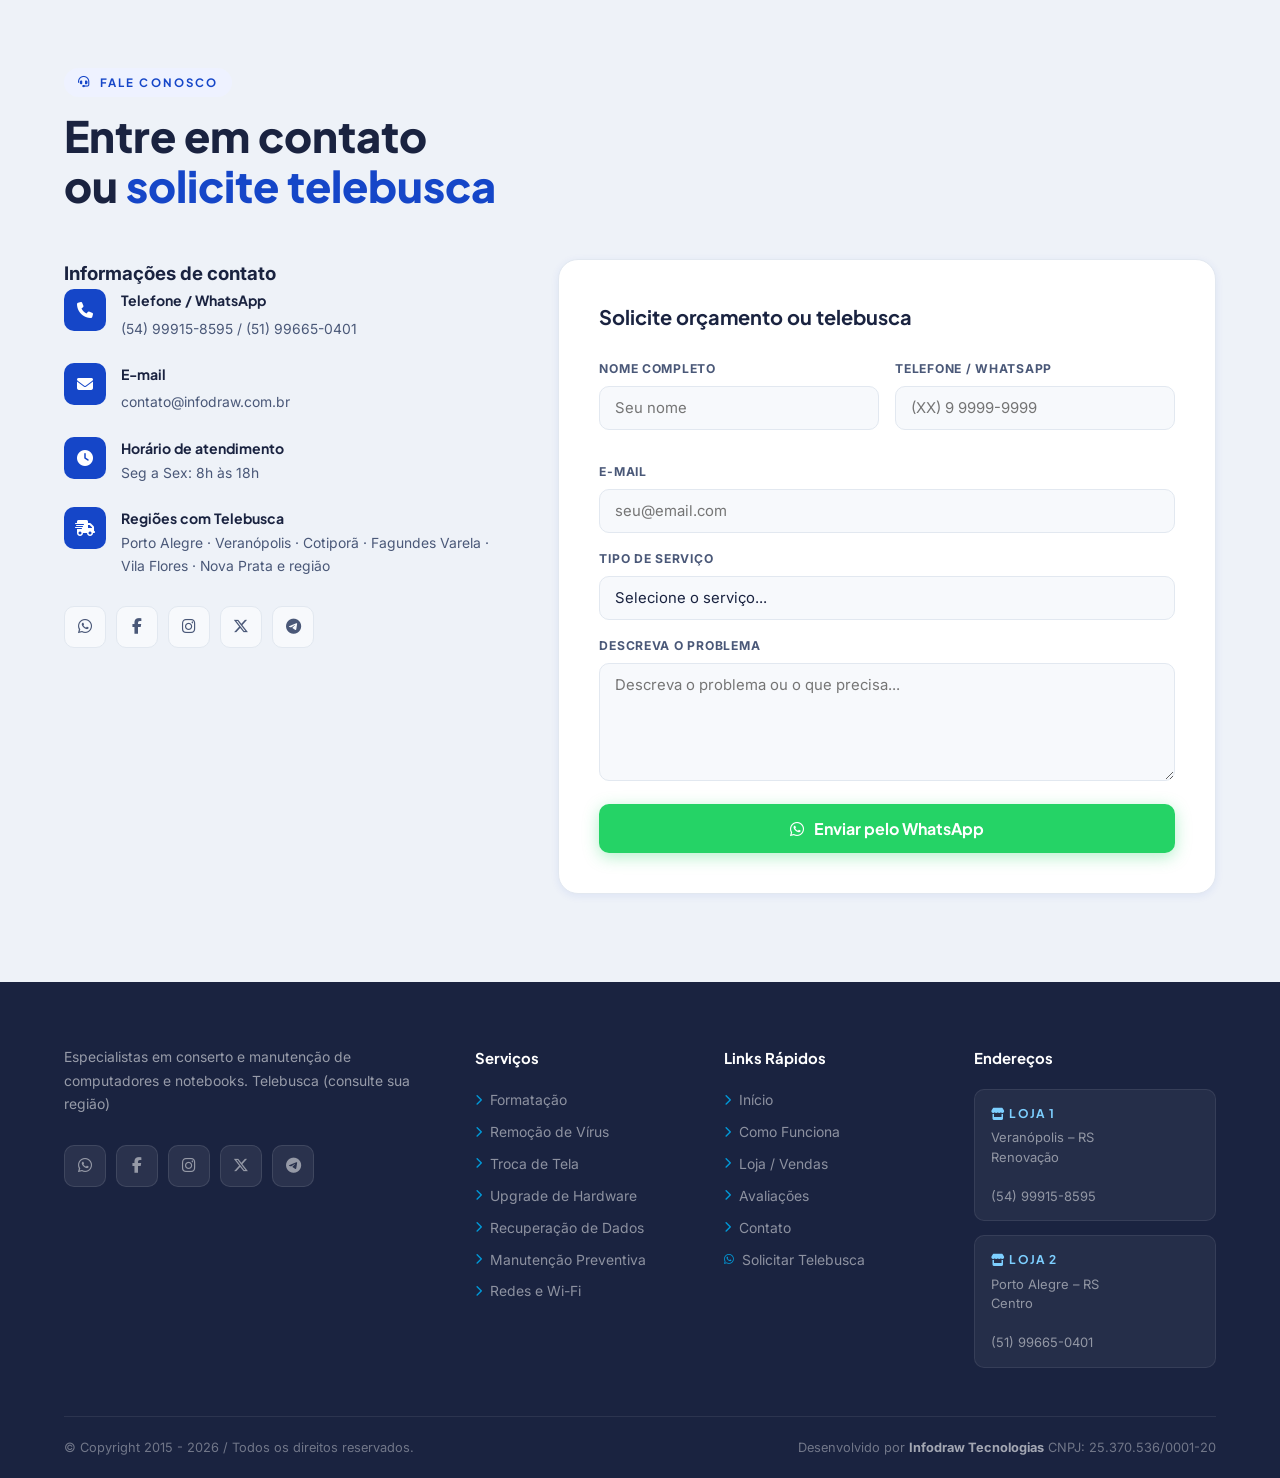
==== commit 0d4e7c5d: "Update index.html" ====
--- a/index.html
+++ b/index.html
@@ -1288,9 +1288,9 @@
             <div class="footer-bottom">
                <p>
                   © Copyright 2015 - <script>document.write(new Date().getFullYear());</script>
-                  / Todos os direitos reservados.
+                  / Todos os direitos reservados. 
                </p>
-               <p>Desenvolvido por <strong style="color:rgba(255,255,255,.6)"> Infodraw Tecnologias</strong></p>
+               <p>Desenvolvido por <strong style="color:rgba(255,255,255,.6)"> Infodraw Tecnologias</strong> CNPJ: 25.370.536/0001-20</p>
             </div>
          </div>
       </footer>
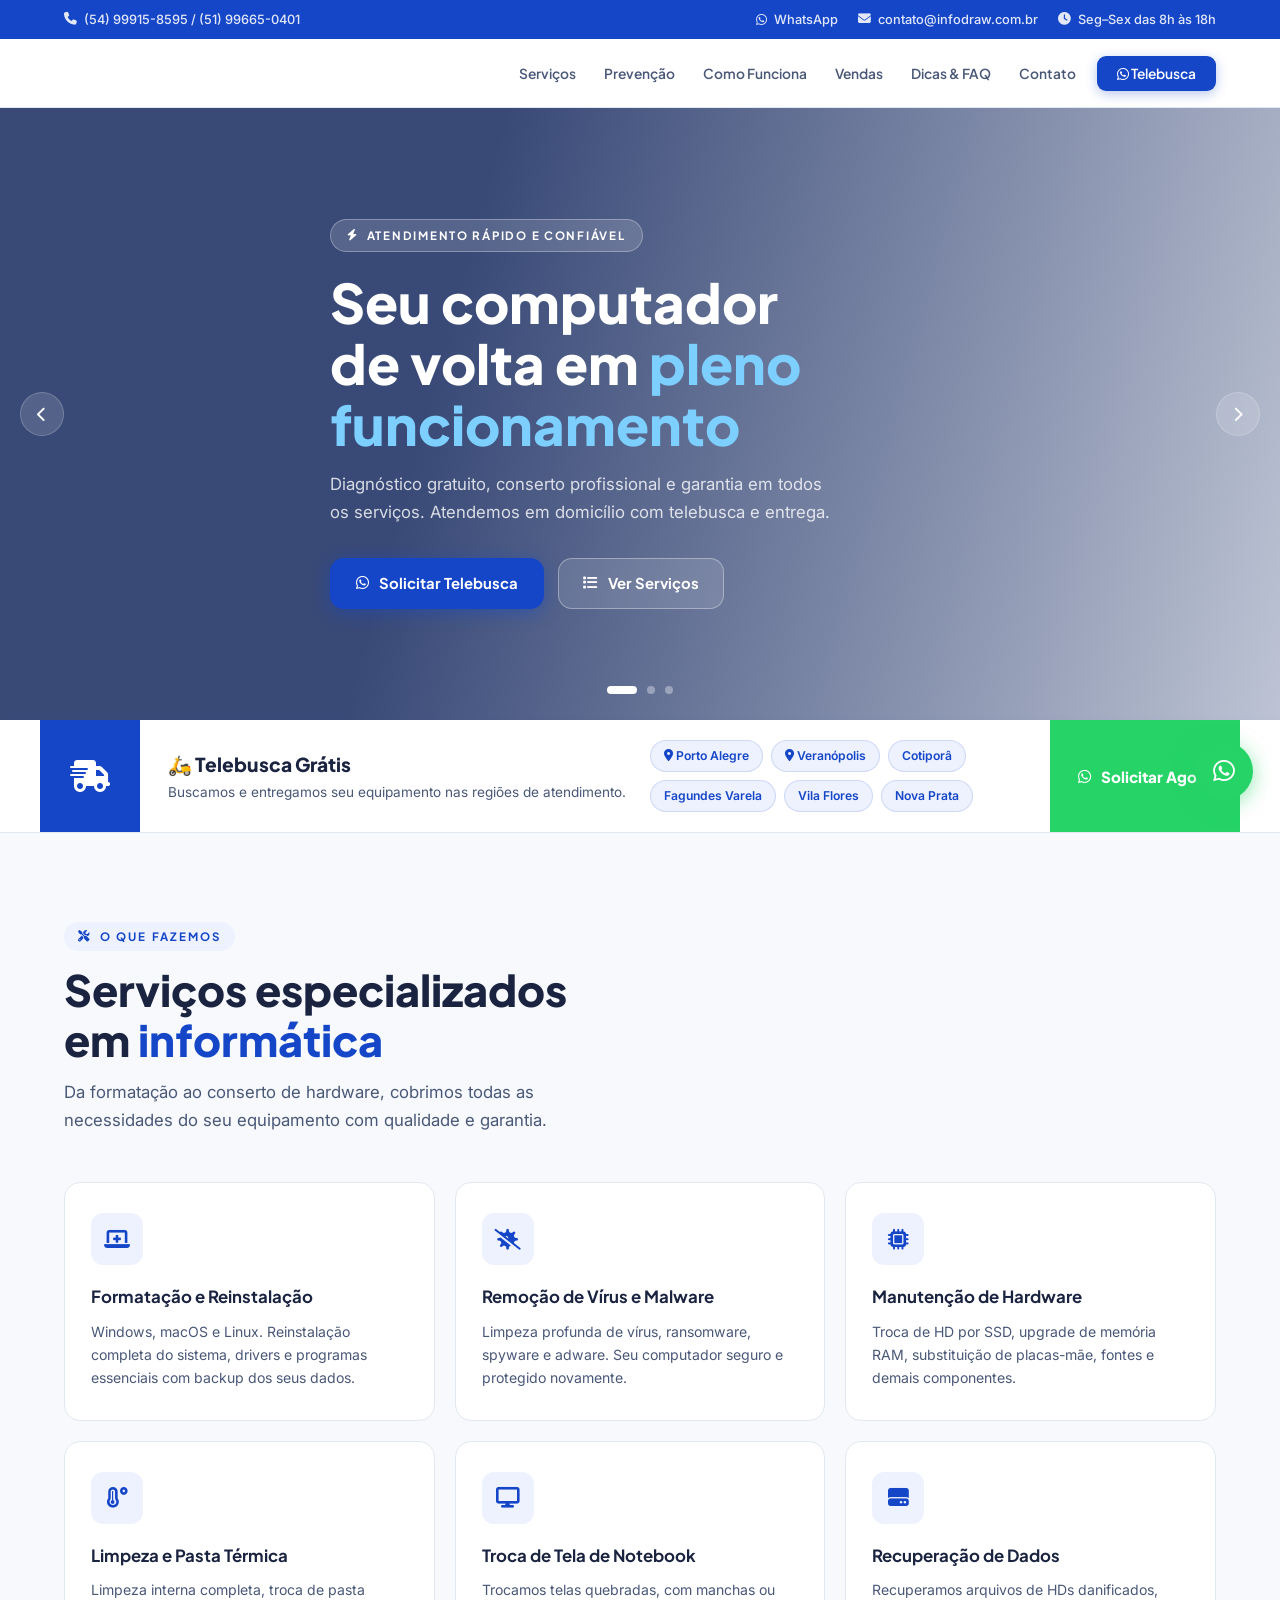
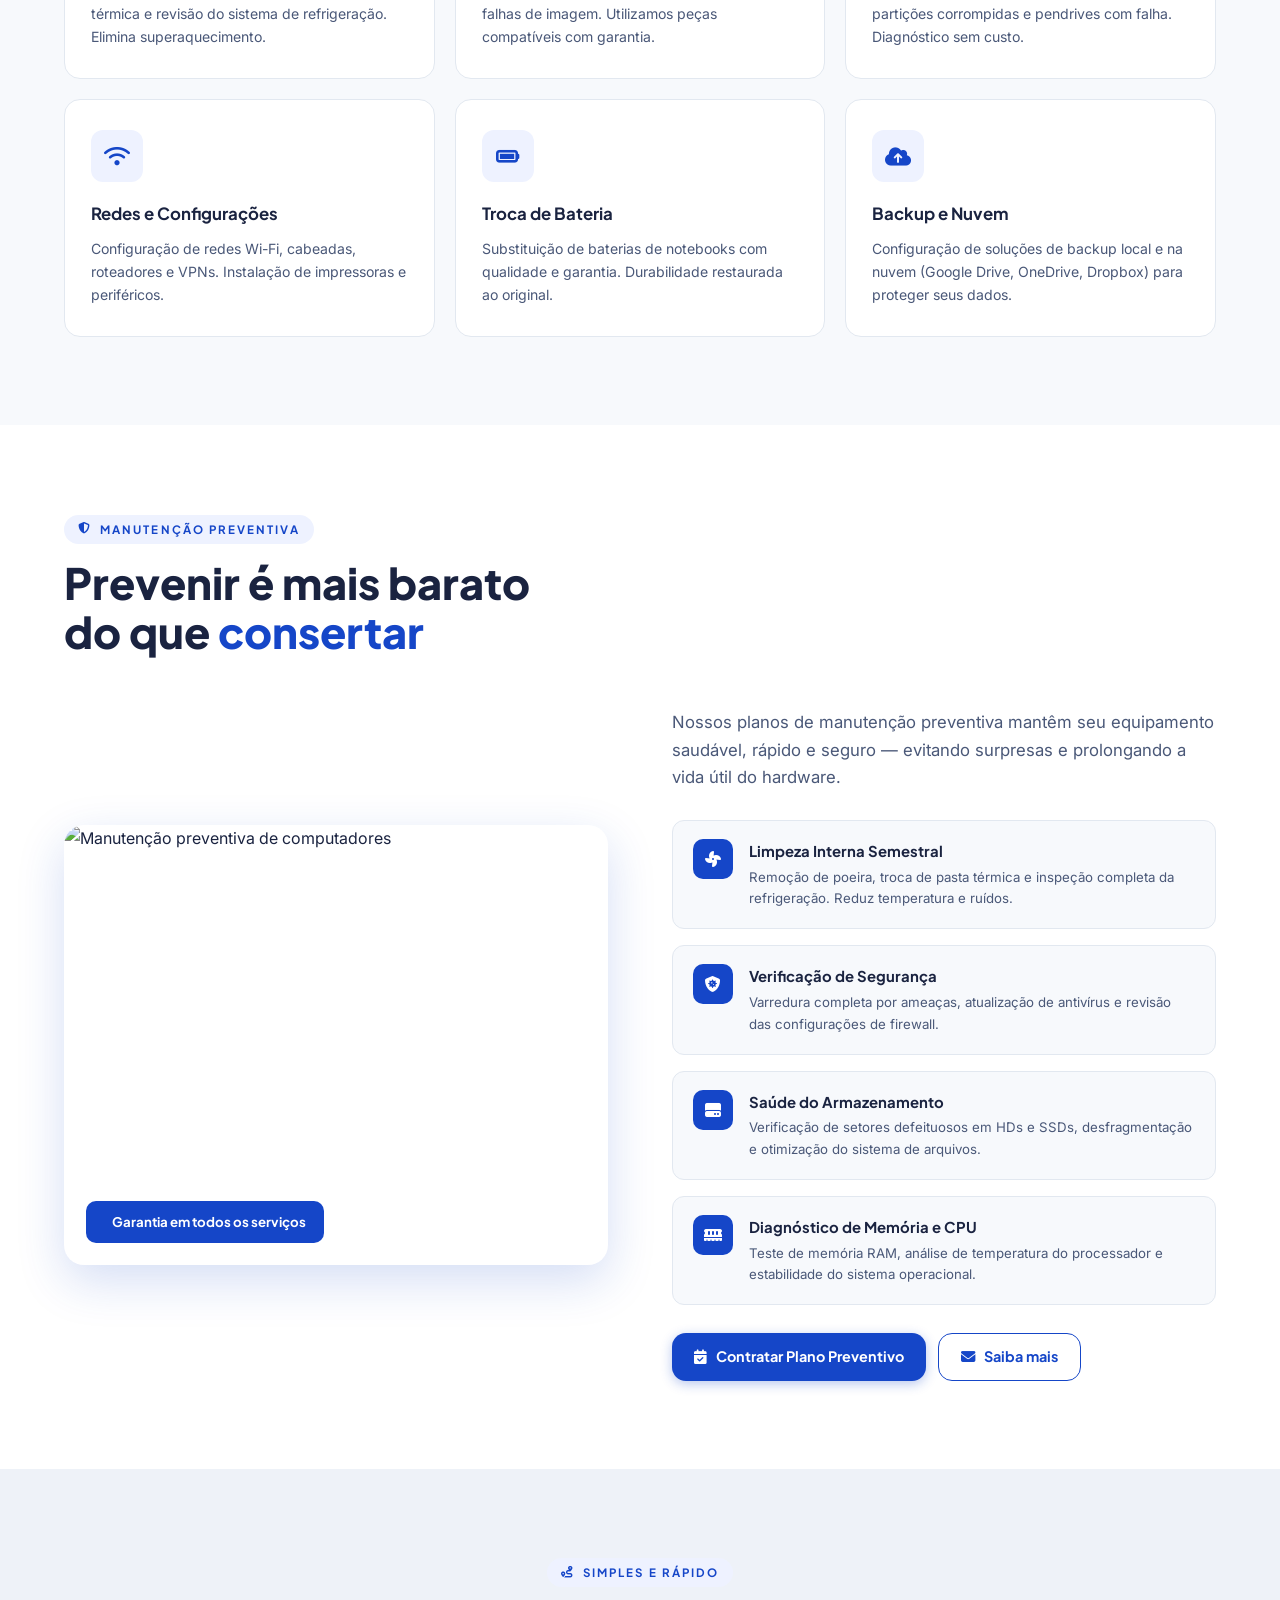
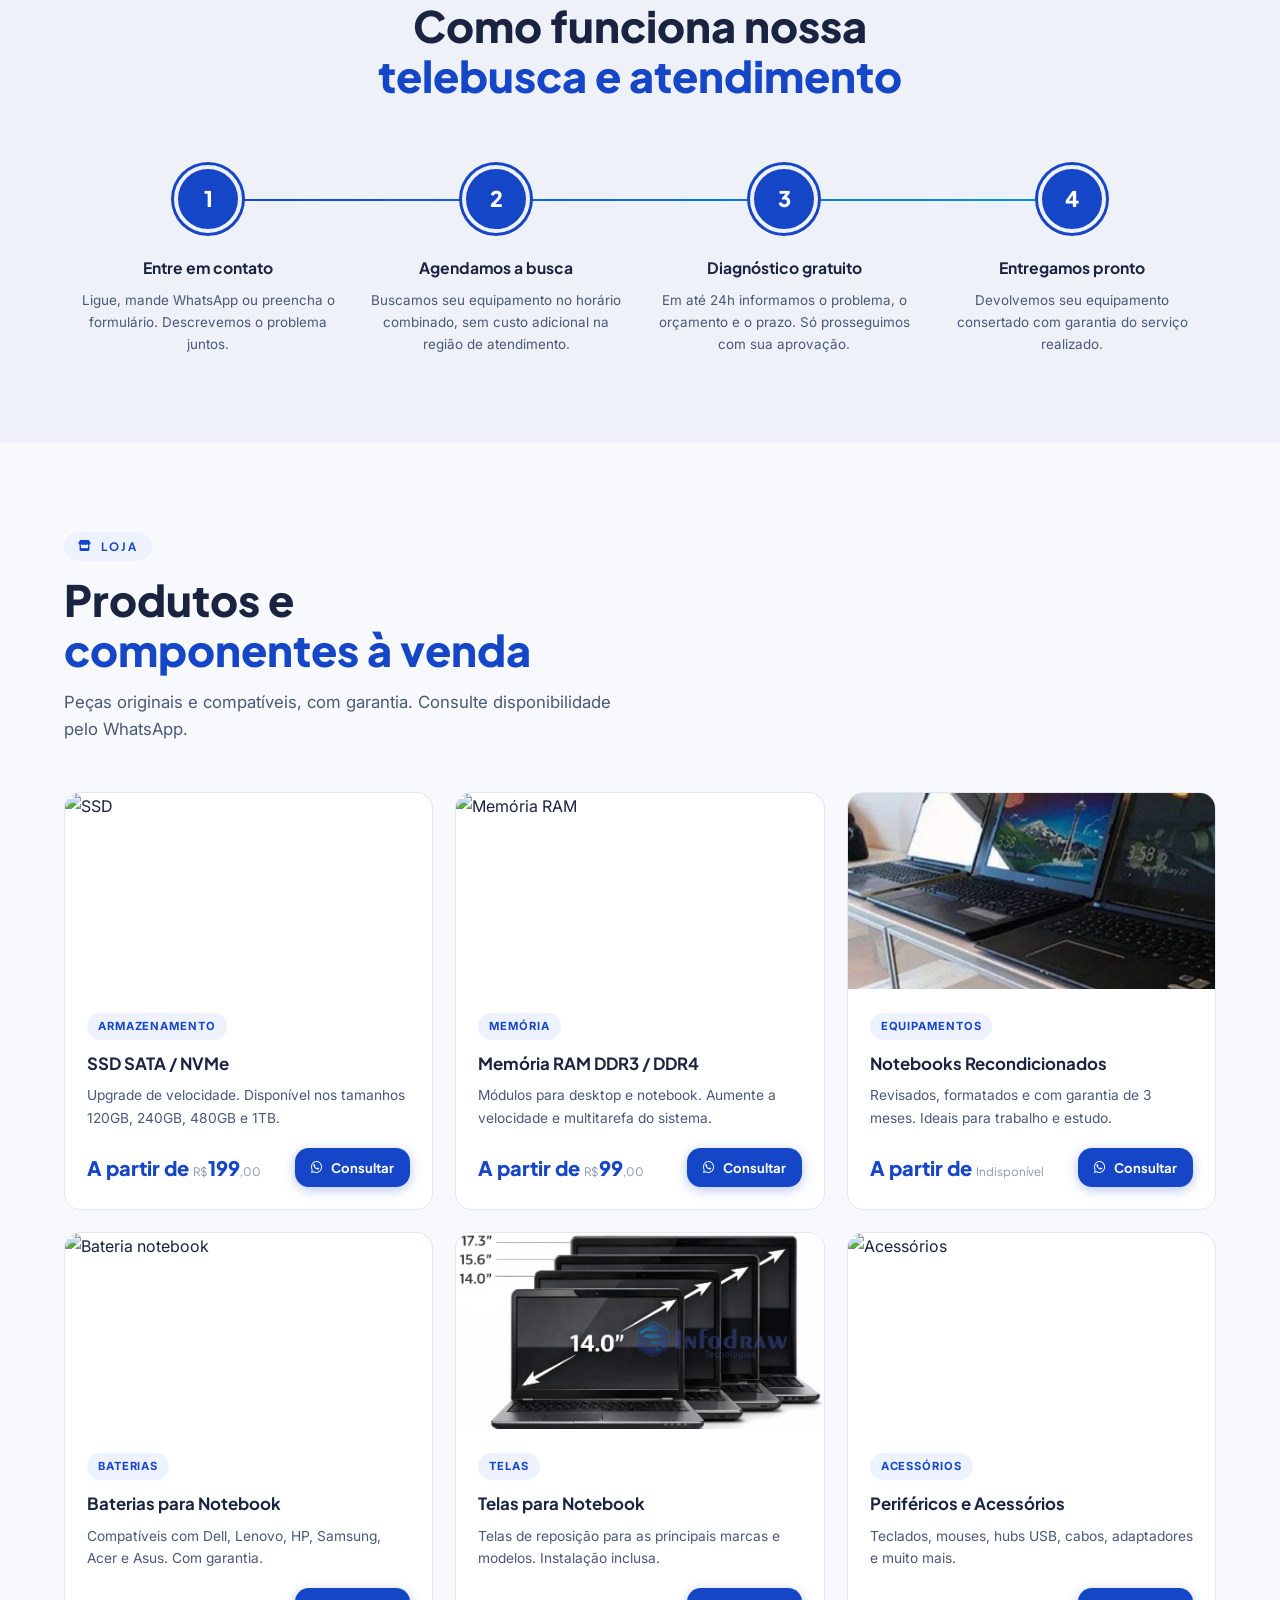
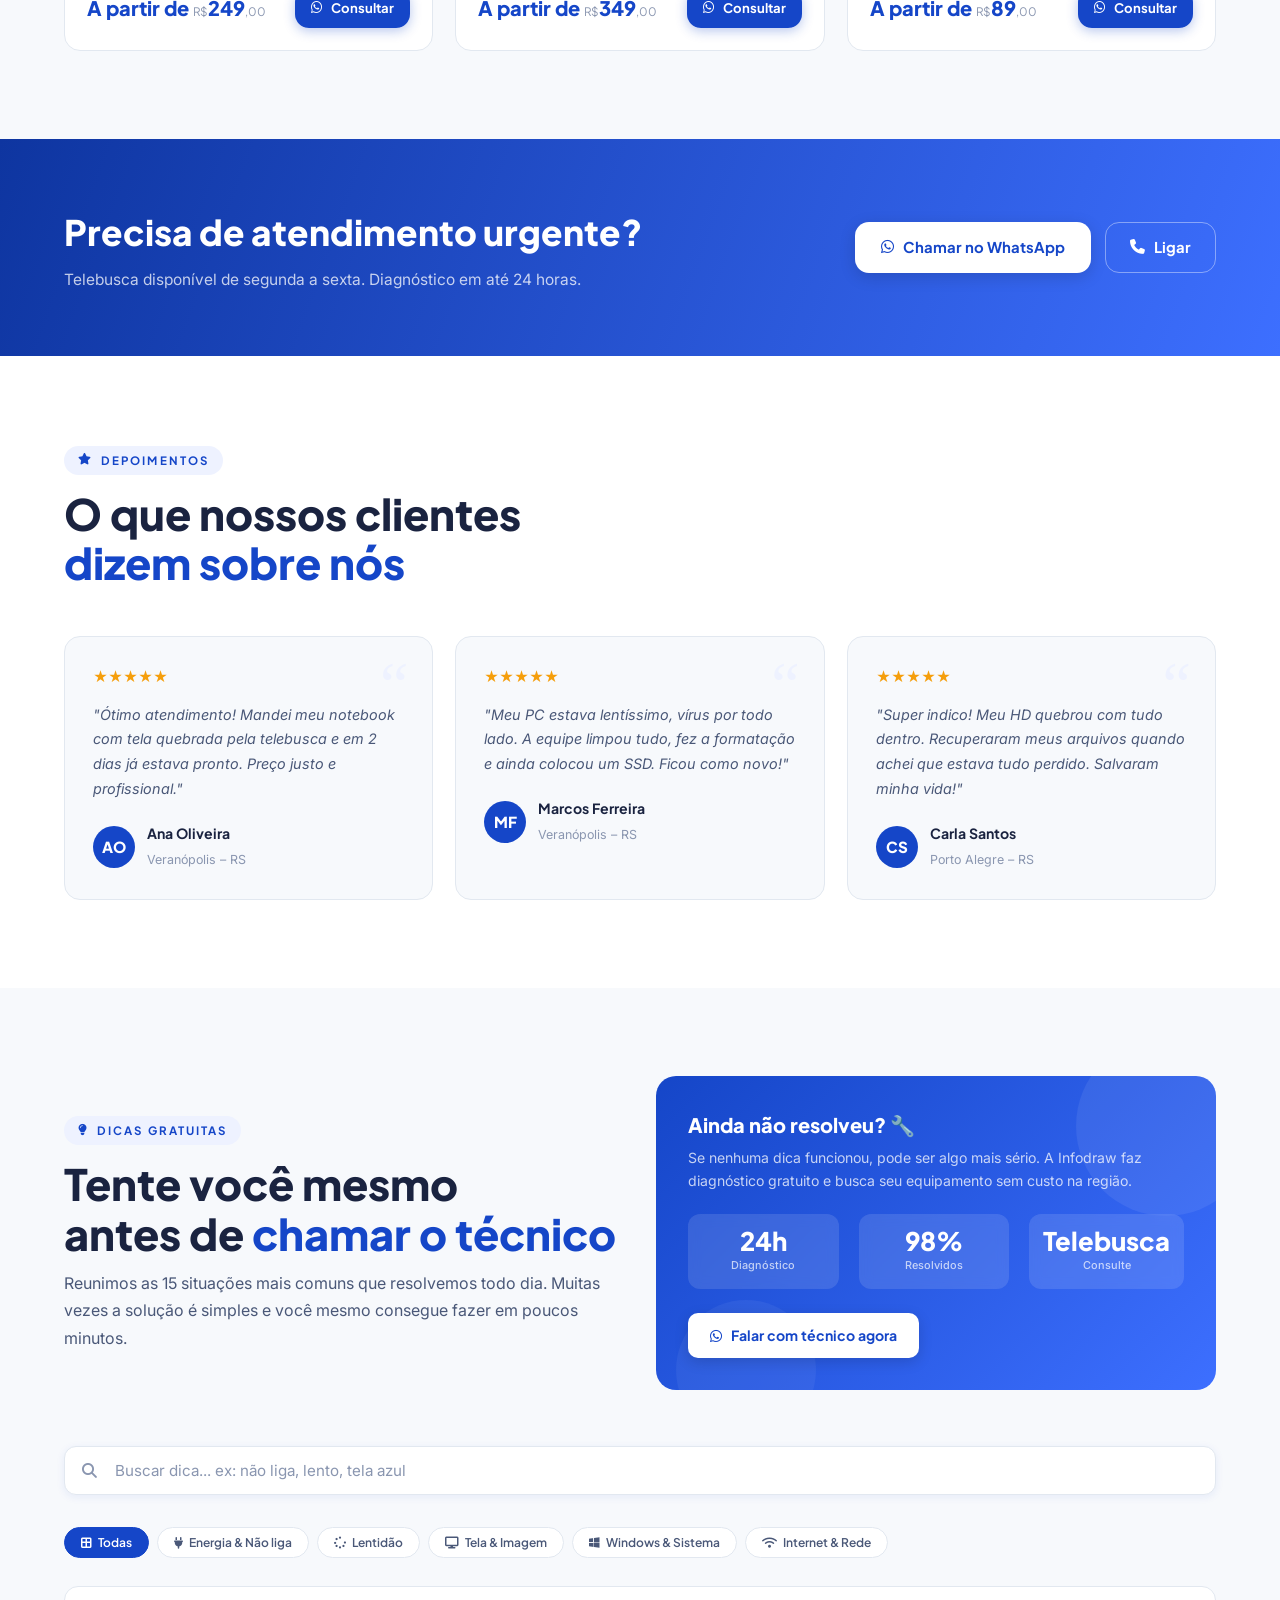
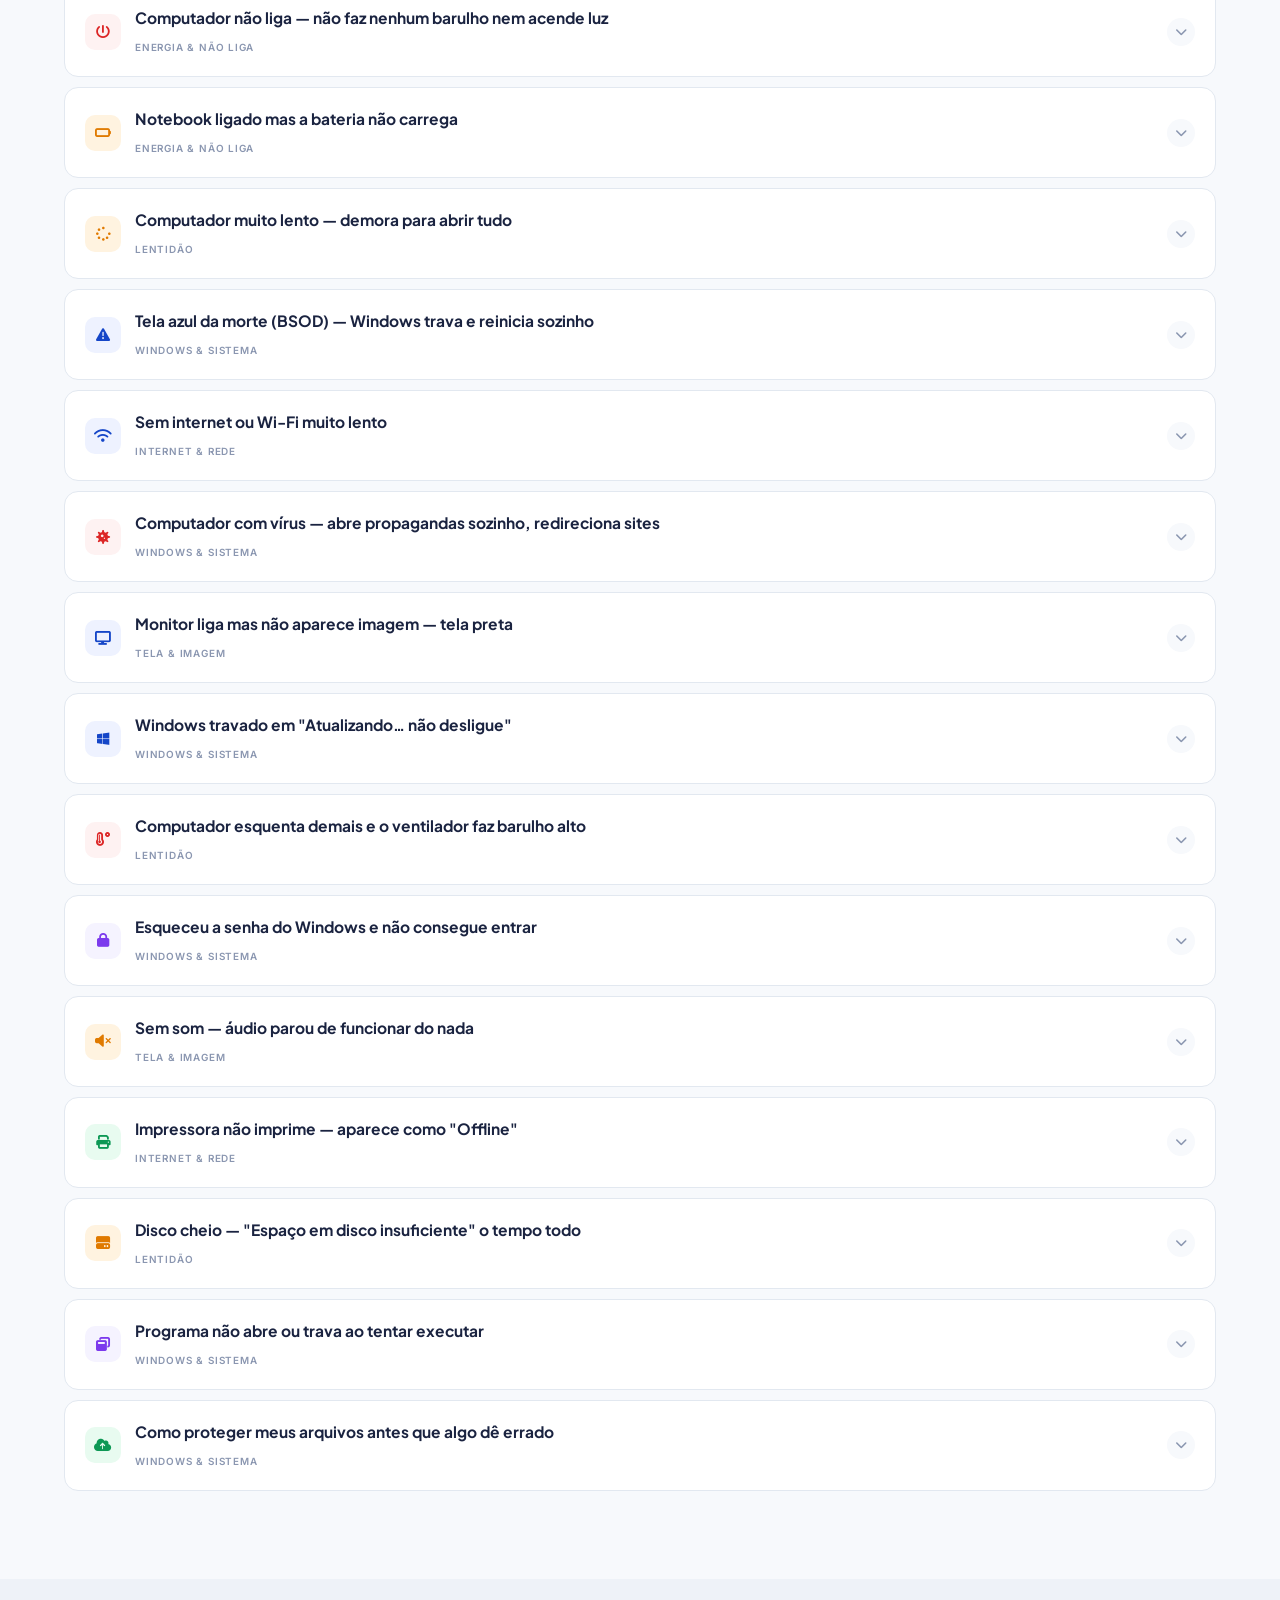
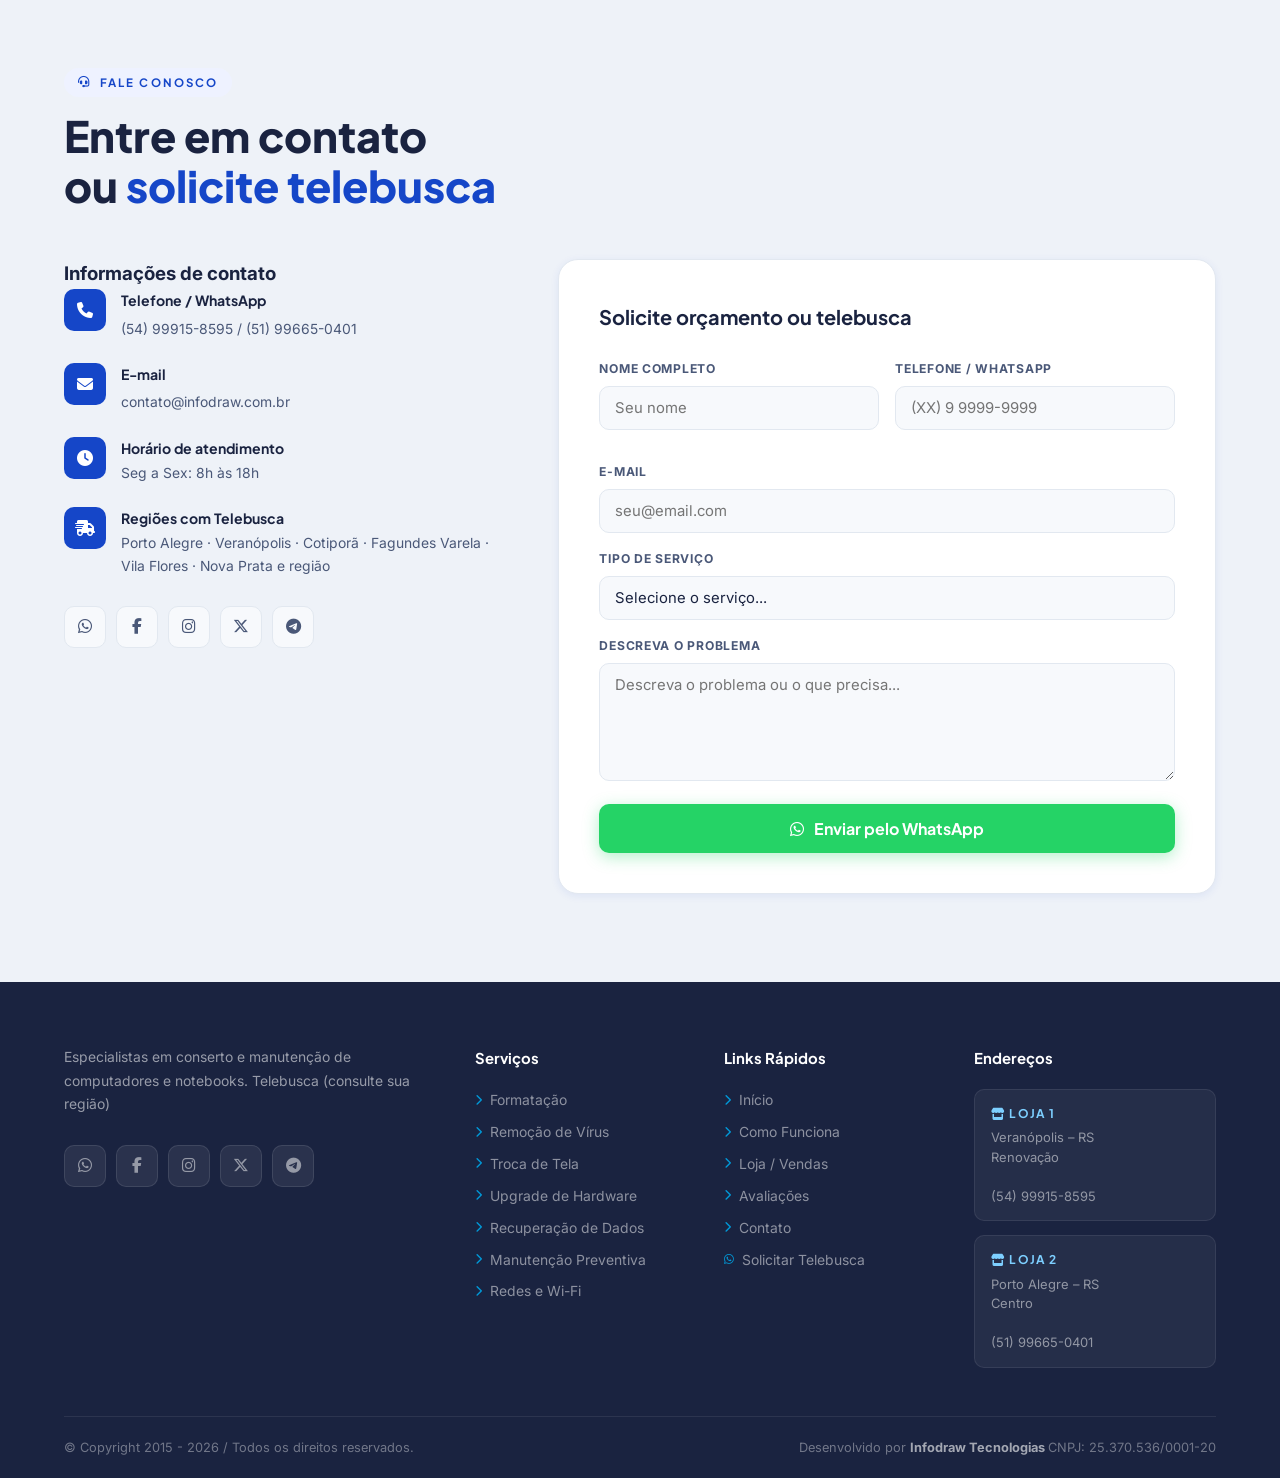
==== commit a0bf2a17: "Update index.html" ====
--- a/index.html
+++ b/index.html
@@ -1290,7 +1290,7 @@
                   © Copyright 2015 - <script>document.write(new Date().getFullYear());</script>
                   / Todos os direitos reservados. 
                </p>
-               <p>Desenvolvido por <strong style="color:rgba(255,255,255,.6)"> Infodraw Tecnologias</strong> CNPJ: 25.370.536/0001-20</p>
+               <p>Desenvolvido por <strong style="color:rgba(255,255,255,.6)"> Infodraw Tecnologias </strong> CNPJ:&nbsp;25.370.536/0001-20</p>
             </div>
          </div>
       </footer>
